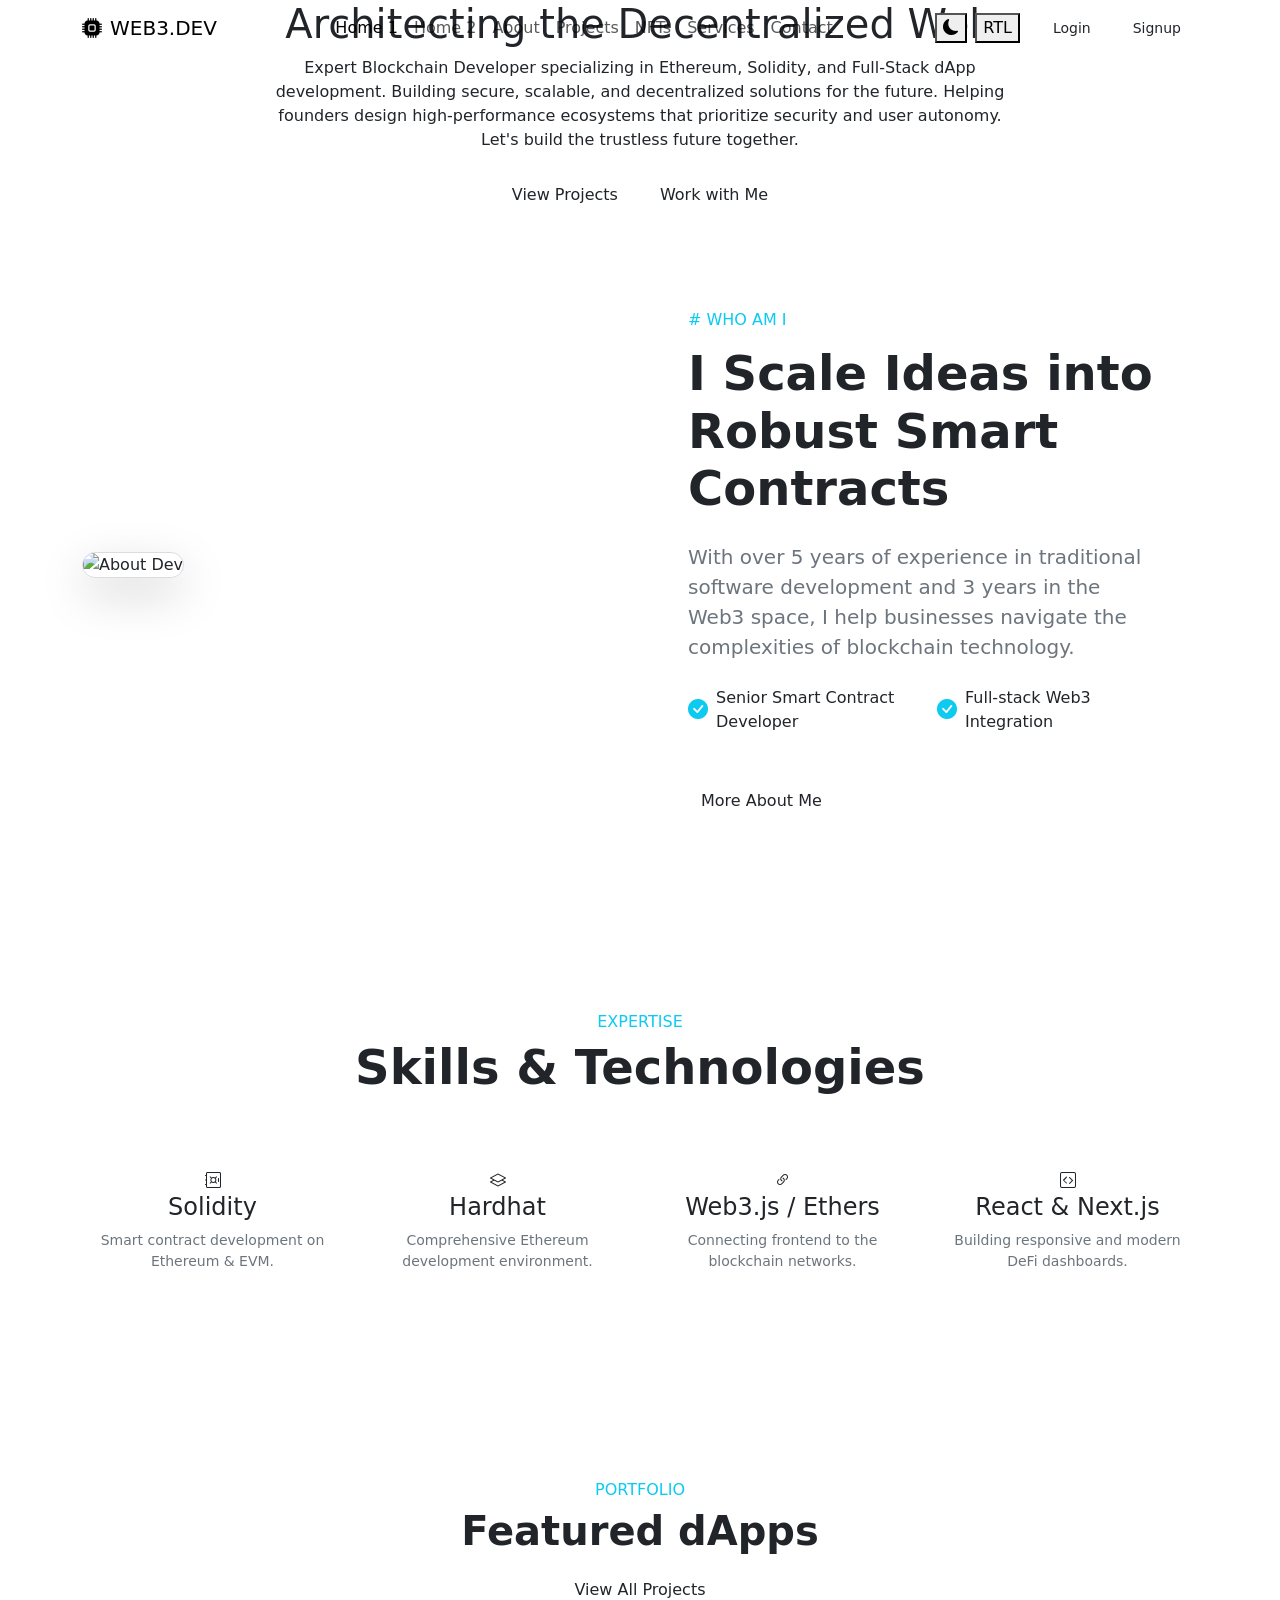
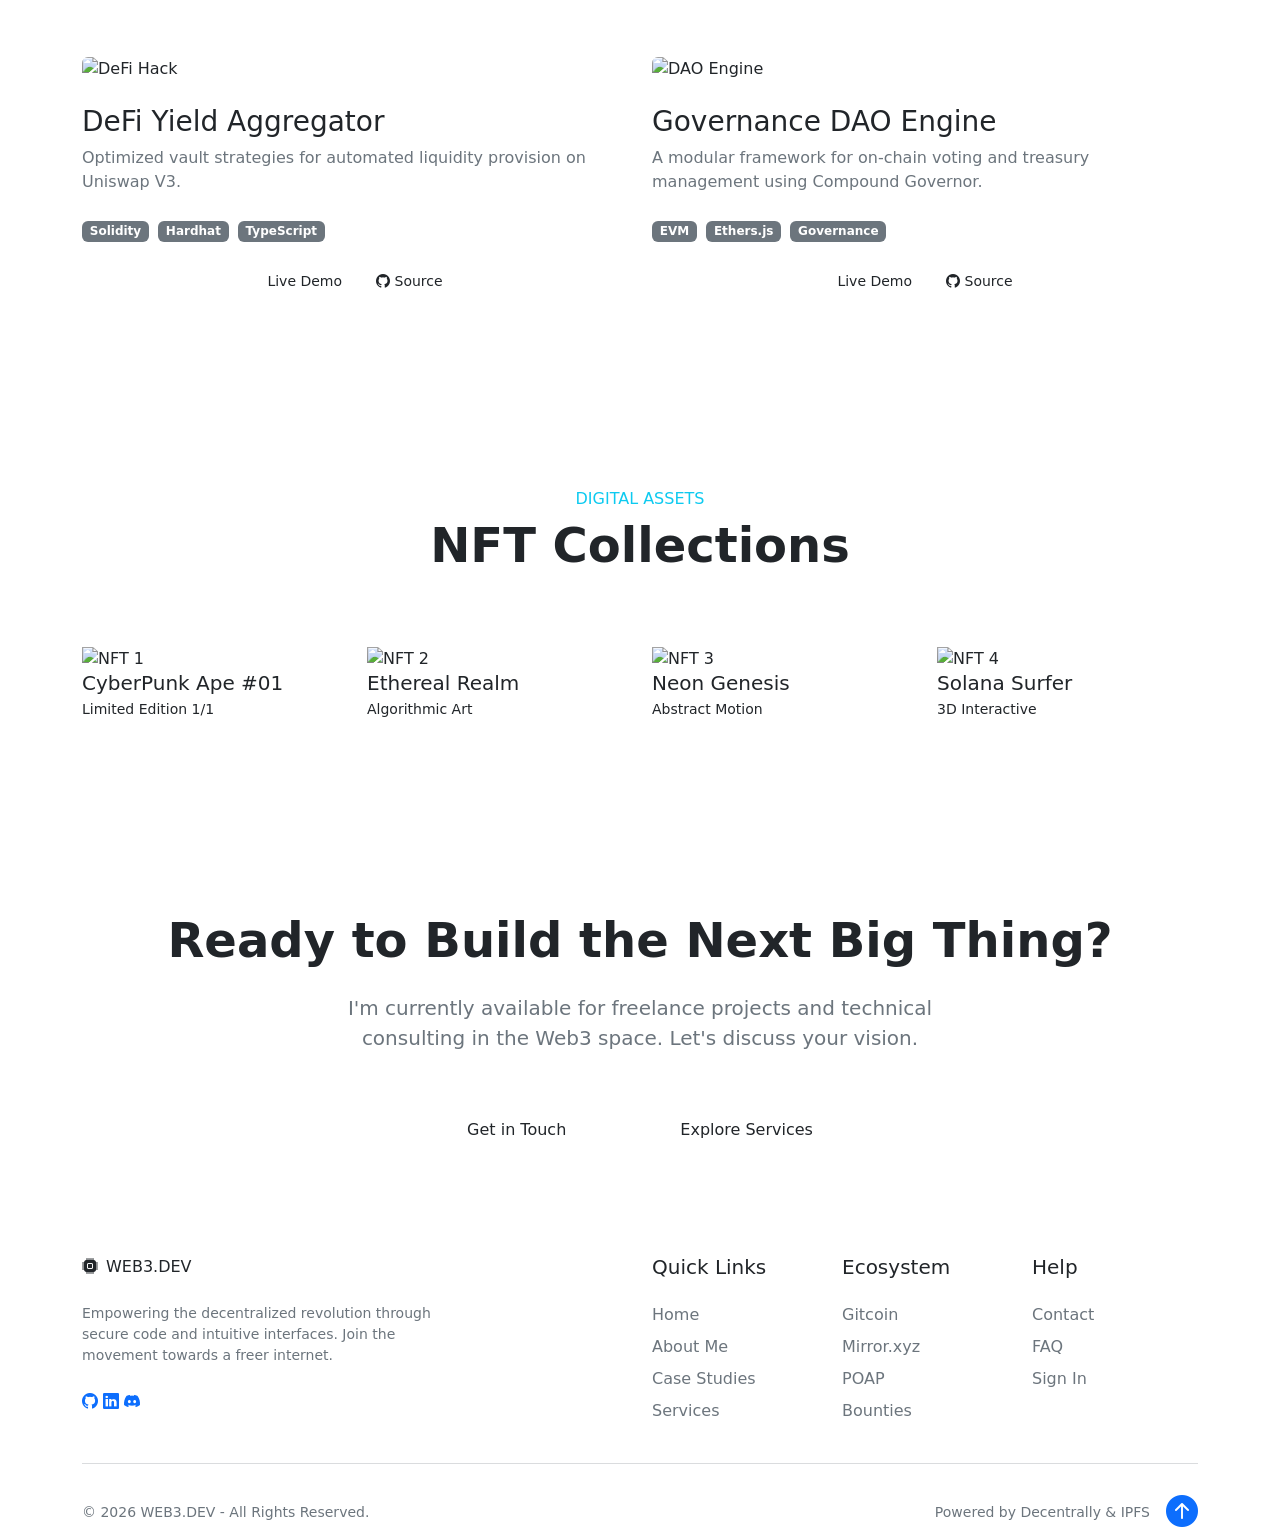
==== index.html @ 07fc990d "Add files via upload" ====
<!DOCTYPE html>
<html lang="en" data-theme="dark">

<head>
    <meta charset="UTF-8">
    <meta name="viewport" content="width=device-width, initial-scale=1.0">
    <title>Web3 Dev Portfolio | Modern Blockchain Developer</title>
    <meta name="description"
        content="A professional Web3 developer portfolio showcasing Smart Contracts, dApps, and NFT projects.">
    <!-- Bootstrap 5 CSS -->
    <link href="https://cdn.jsdelivr.net/npm/bootstrap@5.3.0/dist/css/bootstrap.min.css" rel="stylesheet">
    <!-- Bootstrap Icons -->
    <link rel="stylesheet" href="https://cdn.jsdelivr.net/npm/bootstrap-icons@1.11.1/font/bootstrap-icons.css">
    <!-- Google Fonts - Inter -->
    <link href="https://fonts.googleapis.com/css2?family=Inter:wght@400;500;700;900&display=swap" rel="stylesheet">
    <!-- Custom CSS -->
    <link rel="stylesheet" href="css/style.css">
    <!-- Favicon -->
    <link rel="icon" href="favicon.png" type="image/png">
</head>

<body>

    <!-- Header -->
    <nav class="navbar navbar-expand-lg fixed-top">
        <div class="container">
            <a class="navbar-brand" href="index.html">
                <i class="bi bi-cpu-fill me-2"></i>WEB3.DEV
            </a>
            <div class="d-flex align-items-center gap-2 order-lg-3">
                <button id="theme-toggle" class="toggle-btn">
                    <i class="bi bi-moon-fill"></i>
                </button>
                <button id="rtl-toggle" class="toggle-btn">RTL</button>
                <div class="d-none d-lg-flex gap-2 ms-2">
                    <a href="login.html" class="btn btn-outline-web3 btn-sm px-3">Login</a>
                    <a href="signup.html" class="btn btn-primary-web3 btn-sm px-3">Signup</a>
                </div>
                <button class="navbar-toggler ms-2" type="button" data-bs-toggle="collapse" data-bs-target="#navbarNav">
                    <span class="navbar-toggler-icon"></span>
                </button>
            </div>

            <div class="collapse navbar-collapse order-lg-2" id="navbarNav">
                <ul class="navbar-nav mx-auto">
                    <li class="nav-item"><a class="nav-link active" href="index.html">Home 1</a></li>
                    <li class="nav-item"><a class="nav-link" href="home-2.html">Home 2</a></li>
                    <li class="nav-item"><a class="nav-link" href="about.html">About</a></li>
                    <li class="nav-item"><a class="nav-link" href="projects.html">Projects</a></li>
                    <li class="nav-item"><a class="nav-link" href="nfts.html">NFTs</a></li>
                    <li class="nav-item"><a class="nav-link" href="services.html">Services</a></li>
                    <li class="nav-item"><a class="nav-link" href="contact.html">Contact</a></li>
                </ul>
                <div class="d-lg-none mt-3 px-3 d-flex gap-2">
                    <a href="login.html" class="btn btn-outline-web3 w-50">Login</a>
                    <a href="signup.html" class="btn btn-primary-web3 w-50">Signup</a>
                </div>
            </div>
        </div>
    </nav>

    <!-- 1. Hero Section -->
    <section id="hero" class="hero-section"
        style="background-image: url('https://images.unsplash.com/photo-1639762681485-074b7f938ba0?auto=format&fit=crop&w=1920&q=80');">
        <div class="hero-overlay"></div>
        <div class="container hero-content text-center">
            <div class="row justify-content-center">
                <div class="col-lg-8">
                    <h1 class="hero-title">Architecting the Decentralized Web</h1>
                    <p class="hero-subtitle">Expert Blockchain Developer specializing in Ethereum, Solidity, and Full-Stack dApp development. Building secure, scalable, and decentralized solutions for the future. Helping founders design high-performance ecosystems that prioritize security and user autonomy. Let's build the trustless future together.</p>
                    <div class="d-flex justify-content-center gap-3 mt-4">
                        <a href="projects.html" class="btn btn-primary-web3">View Projects</a>
                        <a href="contact.html" class="btn btn-outline-web3">Work with Me</a>
                    </div>
                </div>
            </div>
        </div>
    </section>

    <!-- 2. About Developer -->
    <section class="py-5" id="about">
        <div class="container py-5">
            <div class="row align-items-center">
                <div class="col-lg-6 mb-4 mb-lg-0 animate-left">
                    <img src="https://images.unsplash.com/photo-1573164713714-d95e436ab8d6?auto=format&fit=crop&w=600&q=80"
                        alt="About Dev" class="img-fluid rounded-4 shadow-lg border border-secondary border-opacity-25">
                </div>
                <div class="col-lg-6 px-lg-5 animate-left">
                    <h6 class="text-info mb-3"># WHO AM I</h6>
                    <h2 class="display-5 fw-bold mb-4">I Scale Ideas into Robust Smart Contracts</h2>
                    <p class="text-secondary fs-5 mb-4">With over 5 years of experience in traditional software
                        development and 3 years in the Web3 space, I help businesses navigate the complexities of
                        blockchain technology.</p>
                    <div class="row g-4 mb-5">
                        <div class="col-md-6 d-flex align-items-center">
                            <i class="bi bi-check-circle-fill text-info me-2 fs-5"></i>
                            <span>Senior Smart Contract Developer</span>
                        </div>
                        <div class="col-md-6 d-flex align-items-center">
                            <i class="bi bi-check-circle-fill text-info me-2 fs-5"></i>
                            <span>Full-stack Web3 Integration</span>
                        </div>
                    </div>
                    <div class="text-center text-lg-start mt-4">
                        <a href="about.html" class="btn btn-outline-web3">More About Me</a>
                    </div>
                </div>
            </div>
        </div>
    </section>

    <!-- 3. Skills Section -->
    <section class="py-5 bg-card-secondary" id="skills">
        <div class="container py-5">
            <div class="text-center mb-5">
                <h6 class="text-info mb-2 text-uppercase">Expertise</h6>
                <h2 class="display-5 fw-bold">Skills & Technologies</h2>
            </div>
            <div class="row g-4 mt-4">
                <div class="col-md-3">
                    <div class="web3-card text-center animate-left">
                        <i class="bi bi-safe card-icon"></i>
                        <h4>Solidity</h4>
                        <p class="text-secondary small">Smart contract development on Ethereum & EVM.</p>
                    </div>
                </div>
                <div class="col-md-3">
                    <div class="web3-card text-center animate-left" style="transition-delay: 0.1s;">
                        <i class="bi bi-layers card-icon"></i>
                        <h4>Hardhat</h4>
                        <p class="text-secondary small">Comprehensive Ethereum development environment.</p>
                    </div>
                </div>
                <div class="col-md-3">
                    <div class="web3-card text-center animate-left" style="transition-delay: 0.2s;">
                        <i class="bi bi-link-45deg card-icon"></i>
                        <h4>Web3.js / Ethers</h4>
                        <p class="text-secondary small">Connecting frontend to the blockchain networks.</p>
                    </div>
                </div>
                <div class="col-md-3">
                    <div class="web3-card text-center animate-left" style="transition-delay: 0.3s;">
                        <i class="bi bi-code-square card-icon"></i>
                        <h4>React & Next.js</h4>
                        <p class="text-secondary small">Building responsive and modern DeFi dashboards.</p>
                    </div>
                </div>
            </div>
        </div>
    </section>

    <!-- 4. Featured Projects -->
    <section class="py-5" id="projects">
        <div class="container py-5">
            <div class="text-center mb-5">
                <div>
                    <h6 class="text-info mb-2">PORTFOLIO</h6>
                    <h2 class="display-6 fw-bold">Featured dApps</h2>
                </div>
                <div class="mt-3">
                    <a href="projects.html" class="btn btn-outline-web3">View All Projects</a>
                </div>
            </div>
            <div class="row g-4">
                <div class="col-lg-6">
                    <div class="web3-card animate-left">
                        <img src="https://images.pexels.com/photos/136320/pexels-photo-136320.jpeg"
                            class="img-fluid rounded mb-4" alt="DeFi Hack">
                        <h3>DeFi Yield Aggregator</h3>
                        <p class="text-secondary mb-4">Optimized vault strategies for automated liquidity provision on
                            Uniswap V3.</p>
                        <div class="mb-4">
                            <span class="badge bg-secondary me-1">Solidity</span>
                            <span class="badge bg-secondary me-1">Hardhat</span>
                            <span class="badge bg-secondary">TypeScript</span>
                        </div>
                        <div class="d-flex gap-3 justify-content-center">
                            <a href="#" class="btn btn-primary-web3 btn-sm">Live Demo</a>
                            <a href="#" class="btn btn-outline-web3 btn-sm"><i class="bi bi-github"></i> Source</a>
                        </div>
                    </div>
                </div>
                <div class="col-lg-6">
                    <div class="web3-card animate-left" style="transition-delay: 0.2s;">
                        <img src="https://images.pexels.com/photos/4458206/pexels-photo-4458206.jpeg"
                            class="img-fluid rounded mb-4" alt="DAO Engine">
                        <h3>Governance DAO Engine</h3>
                        <p class="text-secondary mb-4">A modular framework for on-chain voting and treasury management
                            using Compound Governor.</p>
                        <div class="mb-4">
                            <span class="badge bg-secondary me-1">EVM</span>
                            <span class="badge bg-secondary me-1">Ethers.js</span>
                            <span class="badge bg-secondary">Governance</span>
                        </div>
                        <div class="d-flex gap-3 justify-content-center">
                            <a href="#" class="btn btn-primary-web3 btn-sm">Live Demo</a>
                            <a href="#" class="btn btn-outline-web3 btn-sm"><i class="bi bi-github"></i> Source</a>
                        </div>
                    </div>
                </div>
            </div>
        </div>
    </section>

    <!-- 5. NFT Showcase -->
    <section class="py-5 bg-card-secondary" id="nfts"
        style="background-image: url('https://images.unsplash.com/photo-1642388691919-4cfe4f4e7cd3?auto=format&fit=crop&w=1920&q=80'); background-attachment: fixed; background-size: cover;">
        <div class="hero-overlay" style="opacity: 0.85;"></div>
        <div class="container py-5 hero-content">
            <div class="text-center mb-5">
                <h6 class="text-info mb-2 text-uppercase">Digital Assets</h6>
                <h2 class="display-5 fw-bold">NFT Collections</h2>
            </div>
            <div class="row g-4 mt-4">
                <div class="col-lg-3 col-md-6">
                    <div class="nft-card animate-left">
                        <img src="https://images.pexels.com/photos/4245010/pexels-photo-4245010.jpeg" alt="NFT 1"
                            class="nft-img">
                        <div class="nft-info">
                            <h5 class="mb-1">CyberPunk Ape #01</h5>
                            <p class="small mb-0">Limited Edition 1/1</p>
                        </div>
                    </div>
                </div>
                <div class="col-lg-3 col-md-6">
                    <div class="nft-card animate-left" style="transition-delay: 0.1s;">
                        <img src="https://images.pexels.com/photos/3747282/pexels-photo-3747282.jpeg" alt="NFT 2"
                            class="nft-img">
                        <div class="nft-info">
                            <h5 class="mb-1">Ethereal Realm</h5>
                            <p class="small mb-0">Algorithmic Art</p>
                        </div>
                    </div>
                </div>
                <div class="col-lg-3 col-md-6">
                    <div class="nft-card animate-left" style="transition-delay: 0.2s;">
                        <img src="https://images.unsplash.com/photo-1618005182384-a83a8bd57fbe?auto=format&fit=crop&w=400&q=80"
                            alt="NFT 3" class="nft-img">
                        <div class="nft-info">
                            <h5 class="mb-1">Neon Genesis</h5>
                            <p class="small mb-0">Abstract Motion</p>
                        </div>
                    </div>
                </div>
                <div class="col-lg-3 col-md-6">
                    <div class="nft-card animate-left" style="transition-delay: 0.3s;">
                        <img src="https://images.unsplash.com/photo-1642104704074-907c0698cbd9?auto=format&fit=crop&w=400&q=80"
                            alt="NFT 4" class="nft-img">
                        <div class="nft-info">
                            <h5 class="mb-1">Solana Surfer</h5>
                            <p class="small mb-0">3D Interactive</p>
                        </div>
                    </div>
                </div>
            </div>
        </div>
    </section>

    <!-- 6. Contact CTA -->
    <section class="py-5" id="contact-cta">
        <div class="container py-5 text-center animate-left">
            <h2 class="display-5 fw-bold mb-4">Ready to Build the Next Big Thing?</h2>
            <p class="text-secondary fs-5 mb-5 mx-auto" style="max-width: 600px;">I'm currently available for freelance
                projects and technical consulting in the Web3 space. Let's discuss your vision.</p>
            <div class="d-flex justify-content-center gap-3">
                <a href="contact.html" class="btn btn-primary-web3 px-5 py-3">Get in Touch</a>
                <a href="services.html" class="btn btn-outline-web3 px-5 py-3">Explore Services</a>
            </div>
        </div>
    </section>

    <!-- Footer -->
    <footer>
        <div class="container">
            <div class="row">
                <div class="col-lg-4 mb-4 mb-lg-0">
                    <a class="navbar-brand mb-4 d-block" href="#">
                        <i class="bi bi-cpu-fill me-2"></i>WEB3.DEV
                    </a>
                    <p class="text-secondary small">Empowering the decentralized revolution through secure code and
                        intuitive interfaces. Join the movement towards a freer internet.</p>
                    <div class="mt-4">
                        <a href="#" class="social-link"><i class="bi bi-github"></i></a>
                        <a href="#" class="social-link"><i class="bi bi-linkedin"></i></a>
                        <a href="#" class="social-link"><i class="bi bi-discord"></i></a>
                    </div>
                </div>
                <div class="col-lg-2 offset-lg-2 col-md-4 mb-4 mb-md-0">
                    <h5 class="mb-4">Quick Links</h5>
                    <ul class="list-unstyled">
                        <li class="mb-2"><a href="index.html"
                                class="text-secondary text-decoration-none hover-white">Home</a></li>
                        <li class="mb-2"><a href="about.html"
                                class="text-secondary text-decoration-none hover-white">About Me</a></li>
                        <li class="mb-2"><a href="projects.html"
                                class="text-secondary text-decoration-none hover-white">Case Studies</a></li>
                        <li class="mb-2"><a href="services.html"
                                class="text-secondary text-decoration-none hover-white">Services</a></li>
                    </ul>
                </div>
                <div class="col-lg-2 col-md-4 mb-4 mb-md-0">
                    <h5 class="mb-4">Ecosystem</h5>
                    <ul class="list-unstyled">
                        <li class="mb-2"><a href="#" class="text-secondary text-decoration-none hover-white">Gitcoin</a>
                        </li>
                        <li class="mb-2"><a href="#"
                                class="text-secondary text-decoration-none hover-white">Mirror.xyz</a></li>
                        <li class="mb-2"><a href="#" class="text-secondary text-decoration-none hover-white">POAP</a>
                        </li>
                        <li class="mb-2"><a href="#"
                                class="text-secondary text-decoration-none hover-white">Bounties</a></li>
                    </ul>
                </div>
                <div class="col-lg-2 col-md-4">
                    <h5 class="mb-4">Help</h5>
                    <ul class="list-unstyled">
                        <li class="mb-2"><a href="contact.html"
                                class="text-secondary text-decoration-none hover-white">Contact</a></li>
                        <li class="mb-2"><a href="#" class="text-secondary text-decoration-none hover-white">FAQ</a>
                        </li>
                        <li class="mb-2"><a href="login.html"
                                class="text-secondary text-decoration-none hover-white">Sign In</a></li>
                    </ul>
                </div>
            </div>
            <hr class="my-4 border-secondary opacity-25">
            <div class="row align-items-center">
                <div class="col-md-6 text-center text-md-start">
                    <p class="text-secondary small mb-0">&copy; 2026 WEB3.DEV - All Rights Reserved.</p>
                </div>
                <div class="col-md-6 text-center text-md-end mt-3 mt-md-0 d-flex justify-content-center justify-content-md-end align-items-center">
                    <p class="text-secondary small mb-0 me-3">Powered by Decentrally & IPFS</p>
                    <a href="#" class="back-to-top-btn" title="Back to Top">
                        <i class="bi bi-arrow-up-circle-fill fs-2"></i>
                    </a>
                </div>
            </div>
        </div>
    </footer>

    <!-- Bootstrap 5 JS -->
    <script src="https://cdn.jsdelivr.net/npm/bootstrap@5.3.0/dist/js/bootstrap.bundle.min.js"></script>
    <!-- Custom JS -->
    <script src="js/main.js"></script>
</body>

</html>
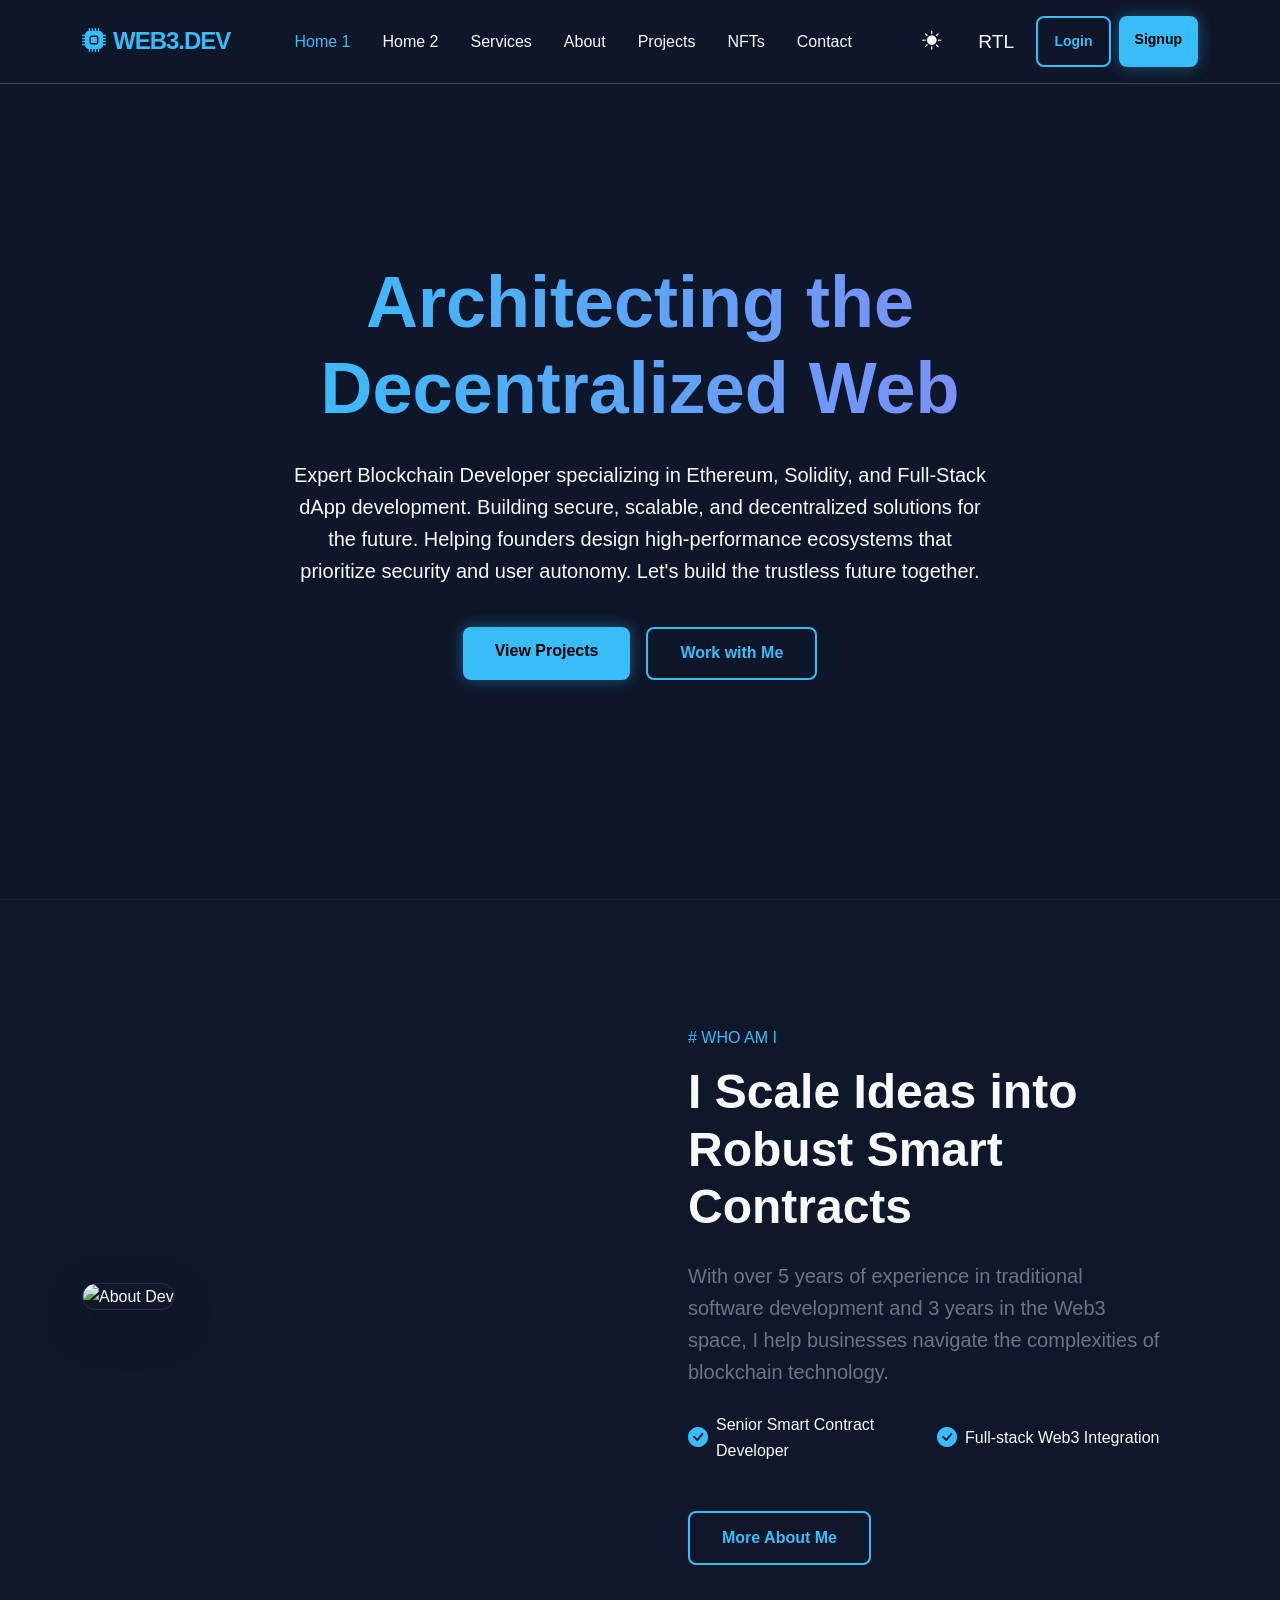
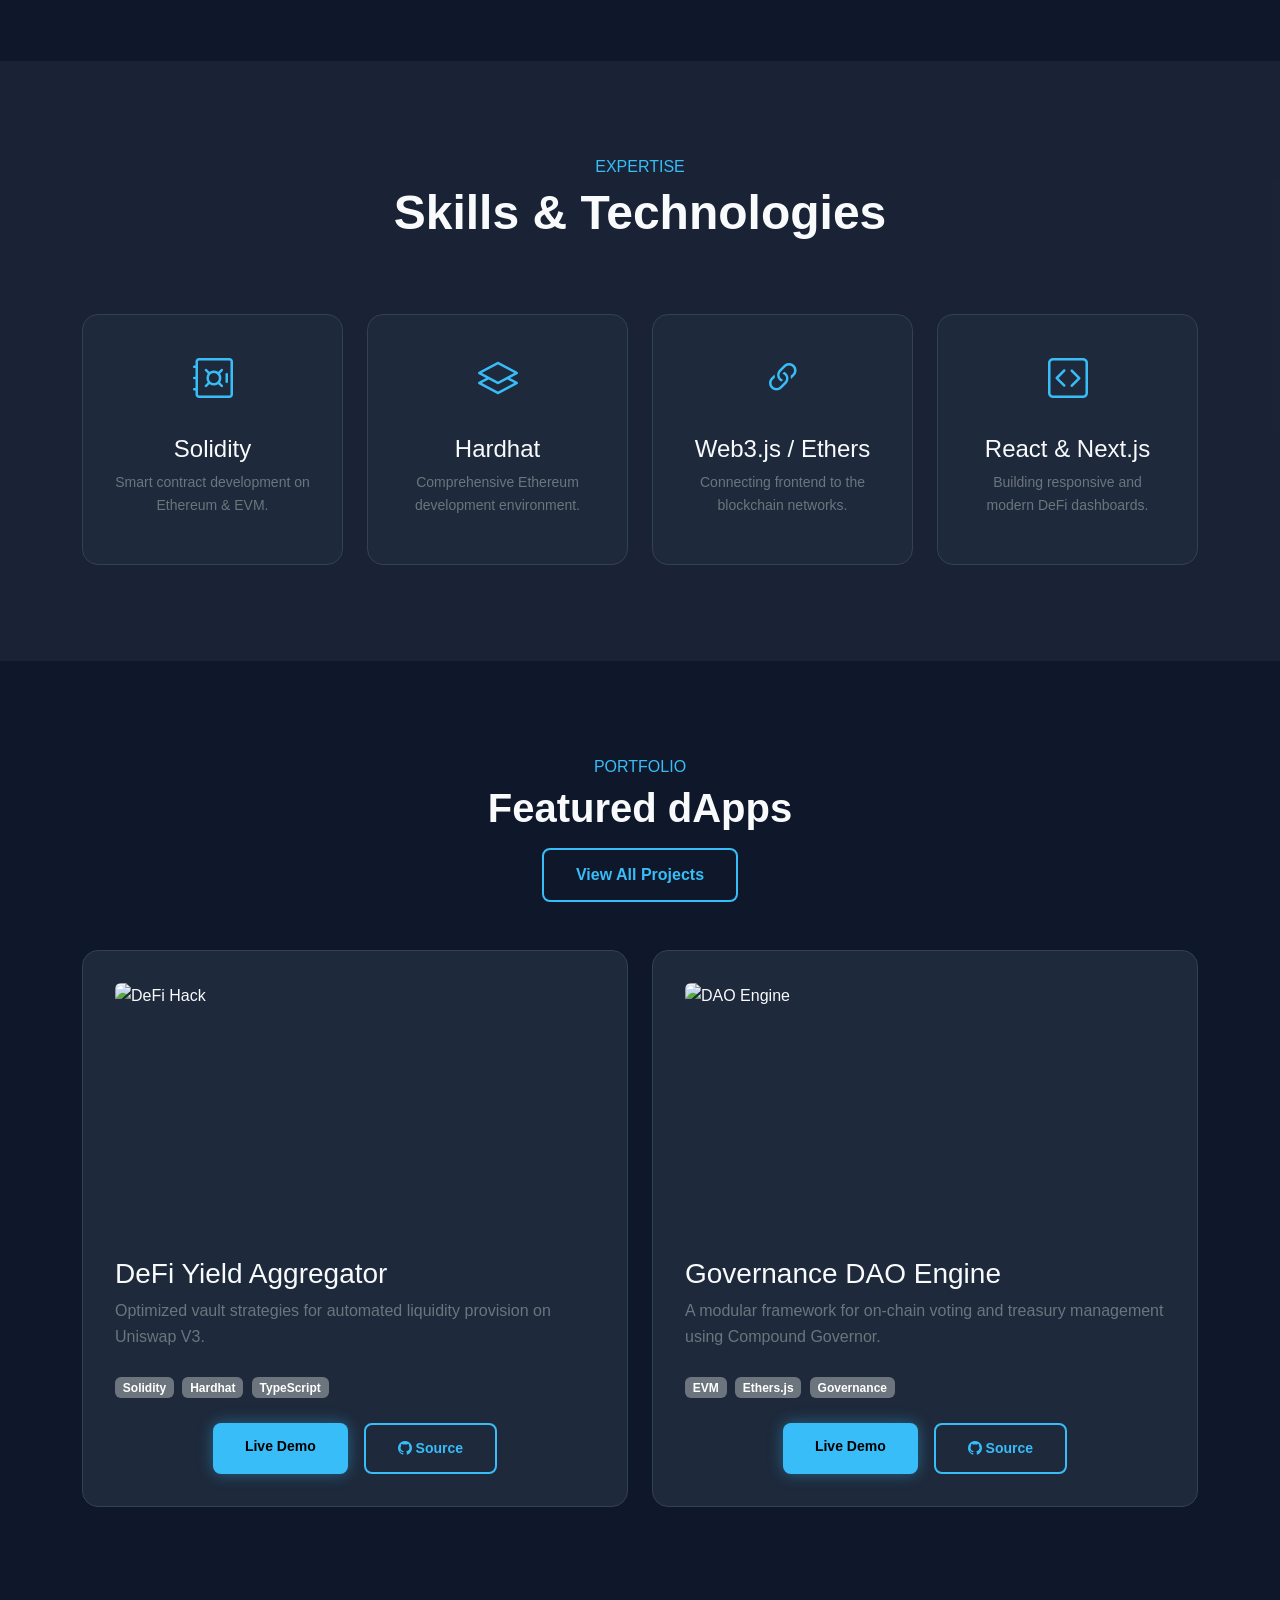
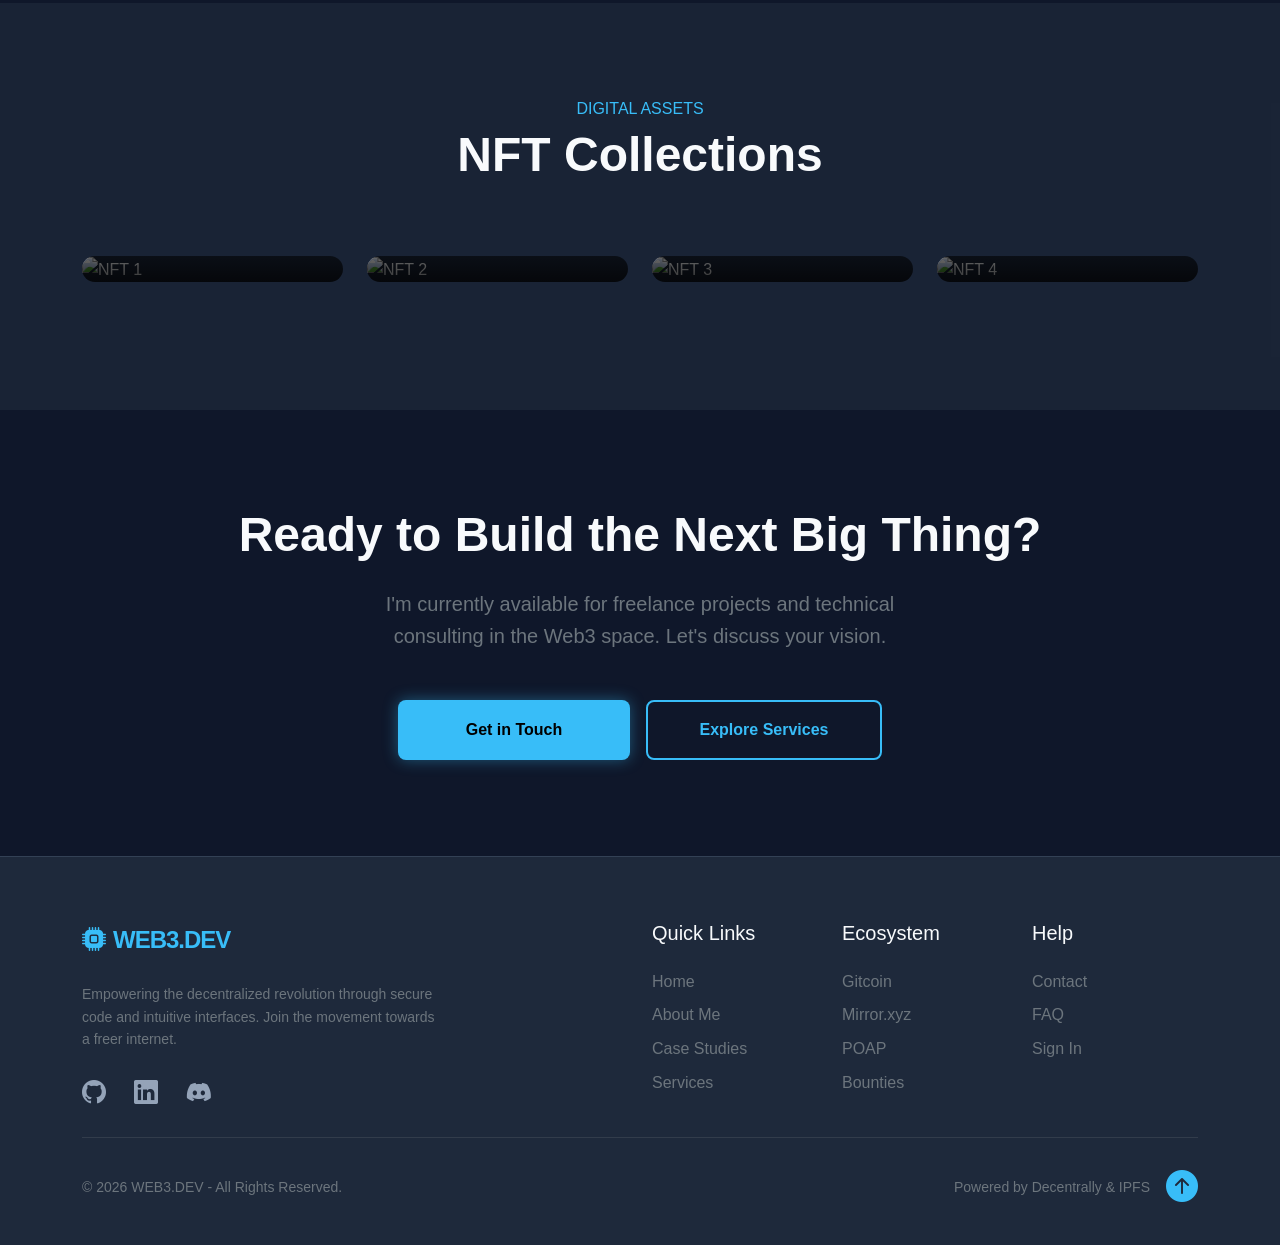
==== commit afbe47e9: "Add files via upload First Commit" ====
--- a/index.html
+++ b/index.html
@@ -1,347 +1,347 @@
-<!DOCTYPE html>
-<html lang="en" data-theme="dark">
-
-<head>
-    <meta charset="UTF-8">
-    <meta name="viewport" content="width=device-width, initial-scale=1.0">
-    <title>Web3 Dev Portfolio | Modern Blockchain Developer</title>
-    <meta name="description"
-        content="A professional Web3 developer portfolio showcasing Smart Contracts, dApps, and NFT projects.">
-    <!-- Bootstrap 5 CSS -->
-    <link href="https://cdn.jsdelivr.net/npm/bootstrap@5.3.0/dist/css/bootstrap.min.css" rel="stylesheet">
-    <!-- Bootstrap Icons -->
-    <link rel="stylesheet" href="https://cdn.jsdelivr.net/npm/bootstrap-icons@1.11.1/font/bootstrap-icons.css">
-    <!-- Google Fonts - Inter -->
-    <link href="https://fonts.googleapis.com/css2?family=Inter:wght@400;500;700;900&display=swap" rel="stylesheet">
-    <!-- Custom CSS -->
-    <link rel="stylesheet" href="css/style.css">
-    <!-- Favicon -->
-    <link rel="icon" href="favicon.png" type="image/png">
-</head>
-
-<body>
-
-    <!-- Header -->
-    <nav class="navbar navbar-expand-lg fixed-top">
-        <div class="container">
-            <a class="navbar-brand" href="index.html">
-                <i class="bi bi-cpu-fill me-2"></i>WEB3.DEV
-            </a>
-            <div class="d-flex align-items-center gap-2 order-lg-3">
-                <button id="theme-toggle" class="toggle-btn">
-                    <i class="bi bi-moon-fill"></i>
-                </button>
-                <button id="rtl-toggle" class="toggle-btn">RTL</button>
-                <div class="d-none d-lg-flex gap-2 ms-2">
-                    <a href="login.html" class="btn btn-outline-web3 btn-sm px-3">Login</a>
-                    <a href="signup.html" class="btn btn-primary-web3 btn-sm px-3">Signup</a>
-                </div>
-                <button class="navbar-toggler ms-2" type="button" data-bs-toggle="collapse" data-bs-target="#navbarNav">
-                    <span class="navbar-toggler-icon"></span>
-                </button>
-            </div>
-
-            <div class="collapse navbar-collapse order-lg-2" id="navbarNav">
-                <ul class="navbar-nav mx-auto">
-                    <li class="nav-item"><a class="nav-link active" href="index.html">Home 1</a></li>
-                    <li class="nav-item"><a class="nav-link" href="home-2.html">Home 2</a></li>
-                    <li class="nav-item"><a class="nav-link" href="about.html">About</a></li>
-                    <li class="nav-item"><a class="nav-link" href="projects.html">Projects</a></li>
-                    <li class="nav-item"><a class="nav-link" href="nfts.html">NFTs</a></li>
-                    <li class="nav-item"><a class="nav-link" href="services.html">Services</a></li>
-                    <li class="nav-item"><a class="nav-link" href="contact.html">Contact</a></li>
-                </ul>
-                <div class="d-lg-none mt-3 px-3 d-flex gap-2">
-                    <a href="login.html" class="btn btn-outline-web3 w-50">Login</a>
-                    <a href="signup.html" class="btn btn-primary-web3 w-50">Signup</a>
-                </div>
-            </div>
-        </div>
-    </nav>
-
-    <!-- 1. Hero Section -->
-    <section id="hero" class="hero-section"
-        style="background-image: url('https://images.unsplash.com/photo-1639762681485-074b7f938ba0?auto=format&fit=crop&w=1920&q=80');">
-        <div class="hero-overlay"></div>
-        <div class="container hero-content text-center">
-            <div class="row justify-content-center">
-                <div class="col-lg-8">
-                    <h1 class="hero-title">Architecting the Decentralized Web</h1>
-                    <p class="hero-subtitle">Expert Blockchain Developer specializing in Ethereum, Solidity, and Full-Stack dApp development. Building secure, scalable, and decentralized solutions for the future. Helping founders design high-performance ecosystems that prioritize security and user autonomy. Let's build the trustless future together.</p>
-                    <div class="d-flex justify-content-center gap-3 mt-4">
-                        <a href="projects.html" class="btn btn-primary-web3">View Projects</a>
-                        <a href="contact.html" class="btn btn-outline-web3">Work with Me</a>
-                    </div>
-                </div>
-            </div>
-        </div>
-    </section>
-
-    <!-- 2. About Developer -->
-    <section class="py-5" id="about">
-        <div class="container py-5">
-            <div class="row align-items-center">
-                <div class="col-lg-6 mb-4 mb-lg-0 animate-left">
-                    <img src="https://images.unsplash.com/photo-1573164713714-d95e436ab8d6?auto=format&fit=crop&w=600&q=80"
-                        alt="About Dev" class="img-fluid rounded-4 shadow-lg border border-secondary border-opacity-25">
-                </div>
-                <div class="col-lg-6 px-lg-5 animate-left">
-                    <h6 class="text-info mb-3"># WHO AM I</h6>
-                    <h2 class="display-5 fw-bold mb-4">I Scale Ideas into Robust Smart Contracts</h2>
-                    <p class="text-secondary fs-5 mb-4">With over 5 years of experience in traditional software
-                        development and 3 years in the Web3 space, I help businesses navigate the complexities of
-                        blockchain technology.</p>
-                    <div class="row g-4 mb-5">
-                        <div class="col-md-6 d-flex align-items-center">
-                            <i class="bi bi-check-circle-fill text-info me-2 fs-5"></i>
-                            <span>Senior Smart Contract Developer</span>
-                        </div>
-                        <div class="col-md-6 d-flex align-items-center">
-                            <i class="bi bi-check-circle-fill text-info me-2 fs-5"></i>
-                            <span>Full-stack Web3 Integration</span>
-                        </div>
-                    </div>
-                    <div class="text-center text-lg-start mt-4">
-                        <a href="about.html" class="btn btn-outline-web3">More About Me</a>
-                    </div>
-                </div>
-            </div>
-        </div>
-    </section>
-
-    <!-- 3. Skills Section -->
-    <section class="py-5 bg-card-secondary" id="skills">
-        <div class="container py-5">
-            <div class="text-center mb-5">
-                <h6 class="text-info mb-2 text-uppercase">Expertise</h6>
-                <h2 class="display-5 fw-bold">Skills & Technologies</h2>
-            </div>
-            <div class="row g-4 mt-4">
-                <div class="col-md-3">
-                    <div class="web3-card text-center animate-left">
-                        <i class="bi bi-safe card-icon"></i>
-                        <h4>Solidity</h4>
-                        <p class="text-secondary small">Smart contract development on Ethereum & EVM.</p>
-                    </div>
-                </div>
-                <div class="col-md-3">
-                    <div class="web3-card text-center animate-left" style="transition-delay: 0.1s;">
-                        <i class="bi bi-layers card-icon"></i>
-                        <h4>Hardhat</h4>
-                        <p class="text-secondary small">Comprehensive Ethereum development environment.</p>
-                    </div>
-                </div>
-                <div class="col-md-3">
-                    <div class="web3-card text-center animate-left" style="transition-delay: 0.2s;">
-                        <i class="bi bi-link-45deg card-icon"></i>
-                        <h4>Web3.js / Ethers</h4>
-                        <p class="text-secondary small">Connecting frontend to the blockchain networks.</p>
-                    </div>
-                </div>
-                <div class="col-md-3">
-                    <div class="web3-card text-center animate-left" style="transition-delay: 0.3s;">
-                        <i class="bi bi-code-square card-icon"></i>
-                        <h4>React & Next.js</h4>
-                        <p class="text-secondary small">Building responsive and modern DeFi dashboards.</p>
-                    </div>
-                </div>
-            </div>
-        </div>
-    </section>
-
-    <!-- 4. Featured Projects -->
-    <section class="py-5" id="projects">
-        <div class="container py-5">
-            <div class="text-center mb-5">
-                <div>
-                    <h6 class="text-info mb-2">PORTFOLIO</h6>
-                    <h2 class="display-6 fw-bold">Featured dApps</h2>
-                </div>
-                <div class="mt-3">
-                    <a href="projects.html" class="btn btn-outline-web3">View All Projects</a>
-                </div>
-            </div>
-            <div class="row g-4">
-                <div class="col-lg-6">
-                    <div class="web3-card animate-left">
-                        <img src="https://images.pexels.com/photos/136320/pexels-photo-136320.jpeg"
-                            class="img-fluid rounded mb-4" alt="DeFi Hack">
-                        <h3>DeFi Yield Aggregator</h3>
-                        <p class="text-secondary mb-4">Optimized vault strategies for automated liquidity provision on
-                            Uniswap V3.</p>
-                        <div class="mb-4">
-                            <span class="badge bg-secondary me-1">Solidity</span>
-                            <span class="badge bg-secondary me-1">Hardhat</span>
-                            <span class="badge bg-secondary">TypeScript</span>
-                        </div>
-                        <div class="d-flex gap-3 justify-content-center">
-                            <a href="#" class="btn btn-primary-web3 btn-sm">Live Demo</a>
-                            <a href="#" class="btn btn-outline-web3 btn-sm"><i class="bi bi-github"></i> Source</a>
-                        </div>
-                    </div>
-                </div>
-                <div class="col-lg-6">
-                    <div class="web3-card animate-left" style="transition-delay: 0.2s;">
-                        <img src="https://images.pexels.com/photos/4458206/pexels-photo-4458206.jpeg"
-                            class="img-fluid rounded mb-4" alt="DAO Engine">
-                        <h3>Governance DAO Engine</h3>
-                        <p class="text-secondary mb-4">A modular framework for on-chain voting and treasury management
-                            using Compound Governor.</p>
-                        <div class="mb-4">
-                            <span class="badge bg-secondary me-1">EVM</span>
-                            <span class="badge bg-secondary me-1">Ethers.js</span>
-                            <span class="badge bg-secondary">Governance</span>
-                        </div>
-                        <div class="d-flex gap-3 justify-content-center">
-                            <a href="#" class="btn btn-primary-web3 btn-sm">Live Demo</a>
-                            <a href="#" class="btn btn-outline-web3 btn-sm"><i class="bi bi-github"></i> Source</a>
-                        </div>
-                    </div>
-                </div>
-            </div>
-        </div>
-    </section>
-
-    <!-- 5. NFT Showcase -->
-    <section class="py-5 bg-card-secondary" id="nfts"
-        style="background-image: url('https://images.unsplash.com/photo-1642388691919-4cfe4f4e7cd3?auto=format&fit=crop&w=1920&q=80'); background-attachment: fixed; background-size: cover;">
-        <div class="hero-overlay" style="opacity: 0.85;"></div>
-        <div class="container py-5 hero-content">
-            <div class="text-center mb-5">
-                <h6 class="text-info mb-2 text-uppercase">Digital Assets</h6>
-                <h2 class="display-5 fw-bold">NFT Collections</h2>
-            </div>
-            <div class="row g-4 mt-4">
-                <div class="col-lg-3 col-md-6">
-                    <div class="nft-card animate-left">
-                        <img src="https://images.pexels.com/photos/4245010/pexels-photo-4245010.jpeg" alt="NFT 1"
-                            class="nft-img">
-                        <div class="nft-info">
-                            <h5 class="mb-1">CyberPunk Ape #01</h5>
-                            <p class="small mb-0">Limited Edition 1/1</p>
-                        </div>
-                    </div>
-                </div>
-                <div class="col-lg-3 col-md-6">
-                    <div class="nft-card animate-left" style="transition-delay: 0.1s;">
-                        <img src="https://images.pexels.com/photos/3747282/pexels-photo-3747282.jpeg" alt="NFT 2"
-                            class="nft-img">
-                        <div class="nft-info">
-                            <h5 class="mb-1">Ethereal Realm</h5>
-                            <p class="small mb-0">Algorithmic Art</p>
-                        </div>
-                    </div>
-                </div>
-                <div class="col-lg-3 col-md-6">
-                    <div class="nft-card animate-left" style="transition-delay: 0.2s;">
-                        <img src="https://images.unsplash.com/photo-1618005182384-a83a8bd57fbe?auto=format&fit=crop&w=400&q=80"
-                            alt="NFT 3" class="nft-img">
-                        <div class="nft-info">
-                            <h5 class="mb-1">Neon Genesis</h5>
-                            <p class="small mb-0">Abstract Motion</p>
-                        </div>
-                    </div>
-                </div>
-                <div class="col-lg-3 col-md-6">
-                    <div class="nft-card animate-left" style="transition-delay: 0.3s;">
-                        <img src="https://images.unsplash.com/photo-1642104704074-907c0698cbd9?auto=format&fit=crop&w=400&q=80"
-                            alt="NFT 4" class="nft-img">
-                        <div class="nft-info">
-                            <h5 class="mb-1">Solana Surfer</h5>
-                            <p class="small mb-0">3D Interactive</p>
-                        </div>
-                    </div>
-                </div>
-            </div>
-        </div>
-    </section>
-
-    <!-- 6. Contact CTA -->
-    <section class="py-5" id="contact-cta">
-        <div class="container py-5 text-center animate-left">
-            <h2 class="display-5 fw-bold mb-4">Ready to Build the Next Big Thing?</h2>
-            <p class="text-secondary fs-5 mb-5 mx-auto" style="max-width: 600px;">I'm currently available for freelance
-                projects and technical consulting in the Web3 space. Let's discuss your vision.</p>
-            <div class="d-flex justify-content-center gap-3">
-                <a href="contact.html" class="btn btn-primary-web3 px-5 py-3">Get in Touch</a>
-                <a href="services.html" class="btn btn-outline-web3 px-5 py-3">Explore Services</a>
-            </div>
-        </div>
-    </section>
-
-    <!-- Footer -->
-    <footer>
-        <div class="container">
-            <div class="row">
-                <div class="col-lg-4 mb-4 mb-lg-0">
-                    <a class="navbar-brand mb-4 d-block" href="#">
-                        <i class="bi bi-cpu-fill me-2"></i>WEB3.DEV
-                    </a>
-                    <p class="text-secondary small">Empowering the decentralized revolution through secure code and
-                        intuitive interfaces. Join the movement towards a freer internet.</p>
-                    <div class="mt-4">
-                        <a href="#" class="social-link"><i class="bi bi-github"></i></a>
-                        <a href="#" class="social-link"><i class="bi bi-linkedin"></i></a>
-                        <a href="#" class="social-link"><i class="bi bi-discord"></i></a>
-                    </div>
-                </div>
-                <div class="col-lg-2 offset-lg-2 col-md-4 mb-4 mb-md-0">
-                    <h5 class="mb-4">Quick Links</h5>
-                    <ul class="list-unstyled">
-                        <li class="mb-2"><a href="index.html"
-                                class="text-secondary text-decoration-none hover-white">Home</a></li>
-                        <li class="mb-2"><a href="about.html"
-                                class="text-secondary text-decoration-none hover-white">About Me</a></li>
-                        <li class="mb-2"><a href="projects.html"
-                                class="text-secondary text-decoration-none hover-white">Case Studies</a></li>
-                        <li class="mb-2"><a href="services.html"
-                                class="text-secondary text-decoration-none hover-white">Services</a></li>
-                    </ul>
-                </div>
-                <div class="col-lg-2 col-md-4 mb-4 mb-md-0">
-                    <h5 class="mb-4">Ecosystem</h5>
-                    <ul class="list-unstyled">
-                        <li class="mb-2"><a href="#" class="text-secondary text-decoration-none hover-white">Gitcoin</a>
-                        </li>
-                        <li class="mb-2"><a href="#"
-                                class="text-secondary text-decoration-none hover-white">Mirror.xyz</a></li>
-                        <li class="mb-2"><a href="#" class="text-secondary text-decoration-none hover-white">POAP</a>
-                        </li>
-                        <li class="mb-2"><a href="#"
-                                class="text-secondary text-decoration-none hover-white">Bounties</a></li>
-                    </ul>
-                </div>
-                <div class="col-lg-2 col-md-4">
-                    <h5 class="mb-4">Help</h5>
-                    <ul class="list-unstyled">
-                        <li class="mb-2"><a href="contact.html"
-                                class="text-secondary text-decoration-none hover-white">Contact</a></li>
-                        <li class="mb-2"><a href="#" class="text-secondary text-decoration-none hover-white">FAQ</a>
-                        </li>
-                        <li class="mb-2"><a href="login.html"
-                                class="text-secondary text-decoration-none hover-white">Sign In</a></li>
-                    </ul>
-                </div>
-            </div>
-            <hr class="my-4 border-secondary opacity-25">
-            <div class="row align-items-center">
-                <div class="col-md-6 text-center text-md-start">
-                    <p class="text-secondary small mb-0">&copy; 2026 WEB3.DEV - All Rights Reserved.</p>
-                </div>
-                <div class="col-md-6 text-center text-md-end mt-3 mt-md-0 d-flex justify-content-center justify-content-md-end align-items-center">
-                    <p class="text-secondary small mb-0 me-3">Powered by Decentrally & IPFS</p>
-                    <a href="#" class="back-to-top-btn" title="Back to Top">
-                        <i class="bi bi-arrow-up-circle-fill fs-2"></i>
-                    </a>
-                </div>
-            </div>
-        </div>
-    </footer>
-
-    <!-- Bootstrap 5 JS -->
-    <script src="https://cdn.jsdelivr.net/npm/bootstrap@5.3.0/dist/js/bootstrap.bundle.min.js"></script>
-    <!-- Custom JS -->
-    <script src="js/main.js"></script>
-</body>
-
-</html>+<!DOCTYPE html>
+<html lang="en" data-theme="dark">
+
+<head>
+    <meta charset="UTF-8">
+    <meta name="viewport" content="width=device-width, initial-scale=1.0">
+    <title>Web3 Dev Portfolio | Modern Blockchain Developer</title>
+    <meta name="description"
+        content="A professional Web3 developer portfolio showcasing Smart Contracts, dApps, and NFT projects.">
+    <!-- Bootstrap 5 CSS -->
+    <link href="https://cdn.jsdelivr.net/npm/bootstrap@5.3.0/dist/css/bootstrap.min.css" rel="stylesheet">
+    <!-- Bootstrap Icons -->
+    <link rel="stylesheet" href="https://cdn.jsdelivr.net/npm/bootstrap-icons@1.11.1/font/bootstrap-icons.css">
+    <!-- Google Fonts - Inter -->
+    <link href="https://fonts.googleapis.com/css2?family=Inter:wght@400;500;700;900&display=swap" rel="stylesheet">
+    <!-- Custom CSS -->
+    <link rel="stylesheet" href="css/style.css">
+    <!-- Favicon -->
+    <link rel="icon" href="favicon.svg" type="image/svg+xml">
+</head>
+
+<body>
+
+    <!-- Header -->
+    <nav class="navbar navbar-expand-lg fixed-top navbar-dark">
+        <div class="container">
+            <a class="navbar-brand" href="index.html">
+                <i class="bi bi-cpu-fill me-2"></i>WEB3.DEV
+            </a>
+            <div class="d-flex align-items-center gap-2 order-lg-3">
+                <button id="theme-toggle" class="toggle-btn">
+                    <i class="bi bi-moon-fill"></i>
+                </button>
+                <button id="rtl-toggle" class="toggle-btn">RTL</button>
+                <div class="d-none d-lg-flex gap-2 ms-2">
+                    <a href="login.html" class="btn btn-outline-web3 btn-sm px-3">Login</a>
+                    <a href="signup.html" class="btn btn-primary-web3 btn-sm px-3">Signup</a>
+                </div>
+                <button class="navbar-toggler ms-2" type="button" data-bs-toggle="collapse" data-bs-target="#navbarNav">
+                    <span class="navbar-toggler-icon"></span>
+                </button>
+            </div>
+
+            <div class="collapse navbar-collapse order-lg-2" id="navbarNav">
+                <ul class="navbar-nav mx-auto">
+                    <li class="nav-item"><a class="nav-link active" href="index.html">Home 1</a></li>
+                    <li class="nav-item"><a class="nav-link" href="home-2.html">Home 2</a></li>
+                    <li class="nav-item"><a class="nav-link" href="services.html">Services</a></li>
+                    <li class="nav-item"><a class="nav-link" href="about.html">About</a></li>
+                    <li class="nav-item"><a class="nav-link" href="projects.html">Projects</a></li>
+                    <li class="nav-item"><a class="nav-link" href="nfts.html">NFTs</a></li>
+                    <li class="nav-item"><a class="nav-link" href="contact.html">Contact</a></li>
+                </ul>
+                <div class="d-lg-none mt-3 px-3 d-flex gap-2">
+                    <a href="login.html" class="btn btn-outline-web3 w-50">Login</a>
+                    <a href="signup.html" class="btn btn-primary-web3 w-50">Signup</a>
+                </div>
+            </div>
+        </div>
+    </nav>
+
+    <!-- 1. Hero Section -->
+    <section id="hero" class="hero-section"
+        style="background-image: url('https://images.unsplash.com/photo-1639762681485-074b7f938ba0?auto=format&fit=crop&w=1920&q=80');">
+        <div class="hero-overlay"></div>
+        <div class="container hero-content text-center">
+            <div class="row justify-content-center">
+                <div class="col-lg-8">
+                    <h1 class="hero-title">Architecting the Decentralized Web</h1>
+                    <p class="hero-subtitle">Expert Blockchain Developer specializing in Ethereum, Solidity, and Full-Stack dApp development. Building secure, scalable, and decentralized solutions for the future. Helping founders design high-performance ecosystems that prioritize security and user autonomy. Let's build the trustless future together.</p>
+                    <div class="d-flex justify-content-center gap-3 mt-4">
+                        <a href="projects.html" class="btn btn-primary-web3">View Projects</a>
+                        <a href="contact.html" class="btn btn-outline-web3">Work with Me</a>
+                    </div>
+                </div>
+            </div>
+        </div>
+    </section>
+
+    <!-- 2. About Developer -->
+    <section class="py-5" id="about">
+        <div class="container py-5">
+            <div class="row align-items-center">
+                <div class="col-lg-6 mb-4 mb-lg-0 animate-left text-center text-lg-start">
+                    <img src="https://images.unsplash.com/photo-1573164713714-d95e436ab8d6?auto=format&fit=crop&w=600&q=80"
+                        alt="About Dev" class="img-fluid rounded-4 shadow-lg border border-secondary border-opacity-25">
+                </div>
+                <div class="col-lg-6 px-lg-5 animate-left">
+                    <h6 class="text-info mb-3"># WHO AM I</h6>
+                    <h2 class="display-5 fw-bold mb-4">I Scale Ideas into Robust Smart Contracts</h2>
+                    <p class="text-secondary fs-5 mb-4">With over 5 years of experience in traditional software
+                        development and 3 years in the Web3 space, I help businesses navigate the complexities of
+                        blockchain technology.</p>
+                    <div class="row g-4 mb-5">
+                        <div class="col-md-6 d-flex align-items-center">
+                            <i class="bi bi-check-circle-fill text-info me-2 fs-5"></i>
+                            <span>Senior Smart Contract Developer</span>
+                        </div>
+                        <div class="col-md-6 d-flex align-items-center">
+                            <i class="bi bi-check-circle-fill text-info me-2 fs-5"></i>
+                            <span>Full-stack Web3 Integration</span>
+                        </div>
+                    </div>
+                    <div class="text-center text-lg-start mt-4">
+                        <a href="about.html" class="btn btn-outline-web3">More About Me</a>
+                    </div>
+                </div>
+            </div>
+        </div>
+    </section>
+
+    <!-- 3. Skills Section -->
+    <section class="py-5 bg-card-secondary" id="skills">
+        <div class="container py-5">
+            <div class="text-center mb-5">
+                <h6 class="text-info mb-2 text-uppercase">Expertise</h6>
+                <h2 class="display-5 fw-bold">Skills & Technologies</h2>
+            </div>
+            <div class="row g-4 mt-4">
+                <div class="col-md-6 col-lg-3">
+                    <div class="web3-card text-center animate-left">
+                        <i class="bi bi-safe card-icon"></i>
+                        <h4>Solidity</h4>
+                        <p class="text-secondary small">Smart contract development on Ethereum & EVM.</p>
+                    </div>
+                </div>
+                <div class="col-md-6 col-lg-3">
+                    <div class="web3-card text-center animate-left" style="transition-delay: 0.1s;">
+                        <i class="bi bi-layers card-icon"></i>
+                        <h4>Hardhat</h4>
+                        <p class="text-secondary small">Comprehensive Ethereum development environment.</p>
+                    </div>
+                </div>
+                <div class="col-md-6 col-lg-3">
+                    <div class="web3-card text-center animate-left" style="transition-delay: 0.2s;">
+                        <i class="bi bi-link-45deg card-icon"></i>
+                        <h4>Web3.js / Ethers</h4>
+                        <p class="text-secondary small">Connecting frontend to the blockchain networks.</p>
+                    </div>
+                </div>
+                <div class="col-md-6 col-lg-3">
+                    <div class="web3-card text-center animate-left" style="transition-delay: 0.3s;">
+                        <i class="bi bi-code-square card-icon"></i>
+                        <h4>React & Next.js</h4>
+                        <p class="text-secondary small">Building responsive and modern DeFi dashboards.</p>
+                    </div>
+                </div>
+            </div>
+        </div>
+    </section>
+
+    <!-- 4. Featured Projects -->
+    <section class="py-5" id="projects">
+        <div class="container py-5">
+            <div class="text-center mb-5">
+                <div>
+                    <h6 class="text-info mb-2">PORTFOLIO</h6>
+                    <h2 class="display-6 fw-bold">Featured dApps</h2>
+                </div>
+                <div class="mt-3">
+                    <a href="projects.html" class="btn btn-outline-web3">View All Projects</a>
+                </div>
+            </div>
+            <div class="row g-4">
+                <div class="col-lg-6">
+                    <div class="web3-card animate-left">
+                        <img src="https://images.pexels.com/photos/136320/pexels-photo-136320.jpeg"
+                            class="img-fluid rounded mb-4" alt="DeFi Hack">
+                        <h3>DeFi Yield Aggregator</h3>
+                        <p class="text-secondary mb-4">Optimized vault strategies for automated liquidity provision on
+                            Uniswap V3.</p>
+                        <div class="mb-4">
+                            <span class="badge bg-secondary me-1">Solidity</span>
+                            <span class="badge bg-secondary me-1">Hardhat</span>
+                            <span class="badge bg-secondary">TypeScript</span>
+                        </div>
+                        <div class="d-flex gap-3 justify-content-center mt-auto">
+                            <a href="#" class="btn btn-primary-web3 btn-sm">Live Demo</a>
+                            <a href="#" class="btn btn-outline-web3 btn-sm"><i class="bi bi-github"></i> Source</a>
+                        </div>
+                    </div>
+                </div>
+                <div class="col-lg-6">
+                    <div class="web3-card animate-left" style="transition-delay: 0.2s;">
+                        <img src="https://images.pexels.com/photos/4458206/pexels-photo-4458206.jpeg"
+                            class="img-fluid rounded mb-4" alt="DAO Engine">
+                        <h3>Governance DAO Engine</h3>
+                        <p class="text-secondary mb-4">A modular framework for on-chain voting and treasury management
+                            using Compound Governor.</p>
+                        <div class="mb-4">
+                            <span class="badge bg-secondary me-1">EVM</span>
+                            <span class="badge bg-secondary me-1">Ethers.js</span>
+                            <span class="badge bg-secondary">Governance</span>
+                        </div>
+                        <div class="d-flex gap-3 justify-content-center mt-auto">
+                            <a href="#" class="btn btn-primary-web3 btn-sm">Live Demo</a>
+                            <a href="#" class="btn btn-outline-web3 btn-sm"><i class="bi bi-github"></i> Source</a>
+                        </div>
+                    </div>
+                </div>
+            </div>
+        </div>
+    </section>
+
+    <!-- 5. NFT Showcase -->
+    <section class="py-5 bg-card-secondary" id="nfts"
+        style="background-image: url('https://images.unsplash.com/photo-1642388691919-4cfe4f4e7cd3?auto=format&fit=crop&w=1920&q=80'); background-attachment: fixed; background-size: cover;">
+        <div class="hero-overlay" style="opacity: 0.85;"></div>
+        <div class="container py-5 hero-content">
+            <div class="text-center mb-5">
+                <h6 class="text-info mb-2 text-uppercase">Digital Assets</h6>
+                <h2 class="display-5 fw-bold">NFT Collections</h2>
+            </div>
+            <div class="row g-4 mt-4">
+                <div class="col-lg-3 col-md-6">
+                    <div class="nft-card animate-left">
+                        <img src="https://images.pexels.com/photos/4245010/pexels-photo-4245010.jpeg" alt="NFT 1"
+                            class="nft-img">
+                        <div class="nft-info">
+                            <h5 class="mb-1">CyberPunk Ape #01</h5>
+                            <p class="small mb-0">Limited Edition 1/1</p>
+                        </div>
+                    </div>
+                </div>
+                <div class="col-lg-3 col-md-6">
+                    <div class="nft-card animate-left" style="transition-delay: 0.1s;">
+                        <img src="https://images.pexels.com/photos/3747282/pexels-photo-3747282.jpeg" alt="NFT 2"
+                            class="nft-img">
+                        <div class="nft-info">
+                            <h5 class="mb-1">Ethereal Realm</h5>
+                            <p class="small mb-0">Algorithmic Art</p>
+                        </div>
+                    </div>
+                </div>
+                <div class="col-lg-3 col-md-6">
+                    <div class="nft-card animate-left" style="transition-delay: 0.2s;">
+                        <img src="https://images.unsplash.com/photo-1618005182384-a83a8bd57fbe?auto=format&fit=crop&w=400&q=80"
+                            alt="NFT 3" class="nft-img">
+                        <div class="nft-info">
+                            <h5 class="mb-1">Neon Genesis</h5>
+                            <p class="small mb-0">Abstract Motion</p>
+                        </div>
+                    </div>
+                </div>
+                <div class="col-lg-3 col-md-6">
+                    <div class="nft-card animate-left" style="transition-delay: 0.3s;">
+                        <img src="https://images.unsplash.com/photo-1642104704074-907c0698cbd9?auto=format&fit=crop&w=400&q=80"
+                            alt="NFT 4" class="nft-img">
+                        <div class="nft-info">
+                            <h5 class="mb-1">Solana Surfer</h5>
+                            <p class="small mb-0">3D Interactive</p>
+                        </div>
+                    </div>
+                </div>
+            </div>
+        </div>
+    </section>
+
+    <!-- 6. Contact CTA -->
+    <section class="py-5" id="contact-cta">
+        <div class="container py-5 text-center animate-left">
+            <h2 class="display-5 fw-bold mb-4">Ready to Build the Next Big Thing?</h2>
+            <p class="text-secondary fs-5 mb-5 mx-auto" style="max-width: 600px;">I'm currently available for freelance
+                projects and technical consulting in the Web3 space. Let's discuss your vision.</p>
+            <div class="d-flex justify-content-center gap-2 gap-sm-3 mx-auto px-2" style="max-width: 500px;">
+                <a href="contact.html" class="btn btn-primary-web3 py-3 d-flex align-items-center justify-content-center text-center px-2" style="flex: 1;">Get in Touch</a>
+                <a href="services.html" class="btn btn-outline-web3 py-3 d-flex align-items-center justify-content-center text-center px-2" style="flex: 1;">Explore Services</a>
+            </div>
+        </div>
+    </section>
+
+    <!-- Footer -->
+    <footer>
+        <div class="container">
+            <div class="row">
+                <div class="col-lg-4 mb-4 mb-lg-0">
+                    <a class="navbar-brand mb-4 d-block" href="#">
+                        <i class="bi bi-cpu-fill me-2"></i>WEB3.DEV
+                    </a>
+                    <p class="text-secondary small">Empowering the decentralized revolution through secure code and
+                        intuitive interfaces. Join the movement towards a freer internet.</p>
+                    <div class="mt-4">
+                        <a href="#" class="social-link"><i class="bi bi-github"></i></a>
+                        <a href="#" class="social-link"><i class="bi bi-linkedin"></i></a>
+                        <a href="#" class="social-link"><i class="bi bi-discord"></i></a>
+                    </div>
+                </div>
+                <div class="col-lg-2 offset-lg-2 col-md-4 mb-4 mb-md-0">
+                    <h5 class="mb-4">Quick Links</h5>
+                    <ul class="list-unstyled">
+                        <li class="mb-2"><a href="index.html"
+                                class="text-secondary text-decoration-none hover-white">Home</a></li>
+                        <li class="mb-2"><a href="about.html"
+                                class="text-secondary text-decoration-none hover-white">About Me</a></li>
+                        <li class="mb-2"><a href="projects.html"
+                                class="text-secondary text-decoration-none hover-white">Case Studies</a></li>
+                        <li class="mb-2"><a href="services.html"
+                                class="text-secondary text-decoration-none hover-white">Services</a></li>
+                    </ul>
+                </div>
+                <div class="col-lg-2 col-md-4 mb-4 mb-md-0">
+                    <h5 class="mb-4">Ecosystem</h5>
+                    <ul class="list-unstyled">
+                        <li class="mb-2"><a href="#" class="text-secondary text-decoration-none hover-white">Gitcoin</a>
+                        </li>
+                        <li class="mb-2"><a href="#"
+                                class="text-secondary text-decoration-none hover-white">Mirror.xyz</a></li>
+                        <li class="mb-2"><a href="#" class="text-secondary text-decoration-none hover-white">POAP</a>
+                        </li>
+                        <li class="mb-2"><a href="#"
+                                class="text-secondary text-decoration-none hover-white">Bounties</a></li>
+                    </ul>
+                </div>
+                <div class="col-lg-2 col-md-4">
+                    <h5 class="mb-4">Help</h5>
+                    <ul class="list-unstyled">
+                        <li class="mb-2"><a href="contact.html"
+                                class="text-secondary text-decoration-none hover-white">Contact</a></li>
+                        <li class="mb-2"><a href="#" class="text-secondary text-decoration-none hover-white">FAQ</a>
+                        </li>
+                        <li class="mb-2"><a href="login.html"
+                                class="text-secondary text-decoration-none hover-white">Sign In</a></li>
+                    </ul>
+                </div>
+            </div>
+            <hr class="my-4 border-secondary opacity-25">
+            <div class="row align-items-center">
+                <div class="col-md-6 text-center text-md-start">
+                    <p class="text-secondary small mb-0">&copy; 2026 WEB3.DEV - All Rights Reserved.</p>
+                </div>
+                <div class="col-md-6 text-center text-md-end mt-3 mt-md-0 d-flex justify-content-center justify-content-md-end align-items-center">
+                    <p class="text-secondary small mb-0 me-3">Powered by Decentrally & IPFS</p>
+                    <a href="#" class="back-to-top-btn" title="Back to Top">
+                        <i class="bi bi-arrow-up-circle-fill fs-2"></i>
+                    </a>
+                </div>
+            </div>
+        </div>
+    </footer>
+
+    <!-- Bootstrap 5 JS -->
+    <script src="https://cdn.jsdelivr.net/npm/bootstrap@5.3.0/dist/js/bootstrap.bundle.min.js"></script>
+    <!-- Custom JS -->
+    <script src="js/main.js"></script>
+</body>
+
+</html>
--- a/css/style.css
+++ b/css/style.css
@@ -0,0 +1,613 @@
+/* 
+    Web3 Freelance Developer Portfolio - Main Stylesheet
+    Author: Antigravity
+    Technology: CSS3, Bootstrap 5
+*/
+
+:root {
+    /* Color Palette - Dark Mode (Default) */
+    --bg-color: #0f172a;
+    --bg-card: #1e293b;
+    --text-primary: #f8fafc;
+    --text-secondary: #94a3b8;
+    --accent-color: #38bdf8; /* Neon Cyan */
+    --accent-glow: rgba(56, 189, 248, 0.4);
+    --secondary-color: #818cf8; /* Indigo */
+    --border-color: #334155;
+    --nav-bg: rgba(15, 23, 42, 0.8);
+    --transition-speed: 0.3s;
+}
+
+[data-theme="light"] {
+    --bg-color: #f8fafc;
+    --bg-card: #ffffff;
+    --text-primary: #111827; /* Darker for better visibility */
+    --text-secondary: #4b5563; /* Darker for better visibility */
+    --accent-color: #2563eb;
+    --accent-glow: rgba(37, 99, 235, 0.15);
+    --secondary-color: #4338ca;
+    --border-color: #e5e7eb;
+    --nav-bg: rgba(248, 250, 252, 0.9);
+}
+
+html {
+    scroll-behavior: smooth;
+}
+
+[dir="rtl"] {
+    text-align: right;
+}
+
+* {
+    margin: 0;
+    padding: 0;
+    box-sizing: border-box;
+}
+
+body {
+    font-family: 'Inter', sans-serif;
+    background-color: var(--bg-color);
+    color: var(--text-primary);
+    line-height: 1.6;
+    overflow-x: hidden;
+    transition: background-color var(--transition-speed), color var(--transition-speed);
+}
+
+/* Animations */
+@keyframes slideInLeft {
+    from { opacity: 0; transform: translateX(-50px); }
+    to { opacity: 1; transform: translateX(0); }
+}
+
+/* 
+ * Utility Overrides to match Custom Variables dynamically
+ */
+.text-info {
+    color: var(--accent-color) !important;
+}
+a.text-info:hover {
+    color: var(--secondary-color) !important;
+    text-decoration: underline !important;
+}
+.border-info {
+    border-color: var(--accent-color) !important;
+}
+.bg-info {
+    background-color: var(--accent-color) !important;
+}
+
+@keyframes fadeIn {
+    from { opacity: 0; }
+    to { opacity: 1; }
+}
+
+@keyframes glow {
+    0% { box-shadow: 0 0 5px var(--accent-glow); }
+    50% { box-shadow: 0 0 20px var(--accent-glow); }
+    100% { box-shadow: 0 0 5px var(--accent-glow); }
+}
+
+.animate-left {
+    opacity: 0;
+    transition: all 0.8s ease-out;
+    transform: translateX(-50px);
+}
+
+.animate-left.visible {
+    opacity: 1;
+    transform: translateX(0);
+}
+
+/* Navigation */
+.navbar {
+    background-color: var(--nav-bg);
+    backdrop-filter: blur(10px);
+    border-bottom: 1px solid var(--border-color);
+    padding: 1rem 0;
+    z-index: 1030;
+}
+
+/* Mobile Alignment Fix */
+@media (max-width: 991px) {
+    .navbar-brand {
+        font-size: 1.2rem !important;
+        margin-right: 0 !important;
+    }
+    .navbar-brand i {
+        margin-right: 0.25rem !important;
+    }
+    .navbar .d-flex.gap-2 {
+        gap: 0.25rem !important; /* Reduce space between buttons */
+    }
+}
+
+@media (max-width: 380px) {
+    .navbar-brand {
+        font-size: 1.1rem !important;
+    }
+    .navbar-brand i {
+        margin-right: 0.2rem !important;
+    }
+    .toggle-btn {
+        margin-left: 0.1rem !important;
+        padding: 0.2rem !important;
+    }
+    .navbar-toggler {
+        margin-left: 0.1rem !important;
+        padding: 0.2rem 0.4rem !important;
+    }
+}
+
+
+
+.nav-link {
+    color: var(--text-primary) !important;
+    font-weight: 500;
+    margin: 0 0.5rem;
+    transition: color var(--transition-speed);
+    white-space: nowrap;
+}
+
+/* Fix dense navbar spacing for 1024px mid-size viewports */
+@media (min-width: 992px) and (max-width: 1199px) {
+    .nav-link {
+        margin: 0 0.1rem !important;
+        font-size: 0.92rem;
+        padding-left: 0.35rem !important;
+        padding-right: 0.35rem !important;
+    }
+    .navbar-brand {
+        font-size: 1.2rem;
+    }
+    .navbar .d-none.d-lg-flex .btn {
+        padding: 0.25rem 0.6rem !important;
+        font-size: 0.85rem;
+    }
+}
+
+.nav-link:hover, .nav-link.active {
+    color: var(--accent-color) !important;
+}
+
+.navbar-brand {
+    font-weight: 800;
+    font-size: 1.5rem;
+    color: var(--accent-color) !important;
+    letter-spacing: -1px;
+    white-space: nowrap;
+}
+
+/* Hero Section */
+.hero-section {
+    position: relative;
+    min-height: 100vh; /* Allow it to grow on small screens with lots of text */
+    padding-top: 100px; /* Protective buffer so text doesn't hide behind the navbar */
+    padding-bottom: 60px; /* Buffer before the section ends */
+    background-size: cover;
+    background-position: center;
+    background-repeat: no-repeat;
+    display: flex;
+    align-items: center;
+    justify-content: center;
+    overflow: hidden;
+    margin-bottom: 2rem;
+    border-bottom: 1px solid var(--border-color);
+}
+
+.hero-section.hero-sm {
+    height: 60vh; /* Standard height for auxiliary pages */
+    min-height: 400px;
+}
+
+.hero-overlay {
+    position: absolute;
+    top: 0;
+    left: 0;
+    width: 100%;
+    height: 100%;
+    background: rgba(15, 23, 42, 0.75); /* Standalone overlay, no blending */
+}
+
+[data-theme="light"] .hero-overlay {
+    background: rgba(248, 250, 252, 0.93);
+}
+
+.hero-content {
+    position: relative;
+    z-index: 2;
+    animation: fadeInContent 1.5s ease-out; /* Hero-specific animation */
+}
+
+@keyframes fadeInContent {
+    from { opacity: 0; transform: translateY(30px); }
+    to { opacity: 1; transform: translateY(0); }
+}
+
+.hero-title {
+    font-size: 4.5rem; /* Main landing size */
+    font-weight: 900;
+    margin-bottom: 1.5rem;
+    background: linear-gradient(90deg, var(--accent-color), var(--secondary-color));
+    -webkit-background-clip: text;
+    background-clip: text;
+    -webkit-text-fill-color: transparent;
+    line-height: 1.2;
+    max-width: 1000px;
+    margin-left: auto;
+    margin-right: auto;
+    padding-bottom: 0.2rem; /* Buffer for letters like 'g' with background-clip: text */
+    word-wrap: break-word;
+    overflow-wrap: break-word;
+    hyphens: auto; /* Gracefully hyphenate ultra-long words if they break */
+}
+
+.hero-sm .hero-title {
+    font-size: 3rem; /* Smarter size for auxiliary pages */
+    line-height: 1.2;
+}
+
+@media (max-width: 991px) {
+    .hero-title {
+        font-size: 3.5rem;
+        line-height: 1.25;
+    }
+    .hero-sm .hero-title {
+        font-size: 2.5rem;
+    }
+}
+
+@media (max-width: 768px) {
+    .hero-title {
+        font-size: 2.5rem;
+        line-height: 1.3;
+    }
+    .hero-sm .hero-title {
+        font-size: 2rem;
+        line-height: 1.3;
+    }
+}
+
+@media (max-width: 450px) {
+    .hero-title {
+        font-size: 2rem !important;
+        line-height: 1.25 !important;
+    }
+    .hero-sm .hero-title {
+        font-size: 1.7rem !important;
+    }
+}
+
+/* Global Heading Responsiveness Overrides */
+@media (max-width: 768px) {
+    .display-1 { font-size: 3rem !important; }
+    .display-2 { font-size: 2.75rem !important; }
+    .display-3 { font-size: 2.5rem !important; }
+    .display-4 { font-size: 2.25rem !important; }
+    .display-5 { font-size: 2rem !important; }
+    .display-6 { font-size: 1.75rem !important; }
+}
+
+.hero-subtitle {
+    color: var(--text-primary);
+    font-size: 1.25rem;
+    font-weight: 500;
+    max-width: 800px;
+    width: 95%; /* Safety for narrow screens */
+    margin: 0 auto 2.5rem;
+    opacity: 1;
+}
+
+.btn-primary-web3 {
+    background-color: var(--accent-color);
+    color: #000;
+    font-weight: 700;
+    padding: 0.8rem 2rem;
+    border-radius: 8px;
+    border: none;
+    transition: all var(--transition-speed);
+    box-shadow: 0 0 15px var(--accent-glow);
+}
+
+.btn-primary-web3:hover {
+    transform: scale(1.05);
+    background-color: var(--secondary-color);
+    color: #fff;
+    box-shadow: 0 0 25px var(--accent-glow);
+}
+
+.btn-outline-web3 {
+    border: 2px solid var(--accent-color);
+    color: var(--accent-color);
+    background: transparent;
+    font-weight: 700;
+    padding: 0.8rem 2rem;
+    border-radius: 8px;
+    transition: all var(--transition-speed);
+}
+
+.btn-outline-web3:hover {
+    background-color: var(--accent-color);
+    color: #000;
+}
+
+/* Cards */
+.web3-card {
+    background-color: var(--bg-card);
+    border: 1px solid var(--border-color);
+    border-radius: 16px;
+    padding: 2rem;
+    transition: transform var(--transition-speed), border-color var(--transition-speed);
+    height: 100%;
+    display: flex;
+    flex-direction: column;
+}
+
+.web3-card:hover {
+    transform: translateY(-10px);
+    border-color: var(--accent-color);
+}
+
+/* Background Utilities */
+.bg-card { 
+    background-color: var(--bg-card) !important; 
+}
+.bg-card-secondary { 
+    background-color: rgba(30, 41, 59, 0.7) !important; 
+}
+
+[data-theme="light"] .bg-card-secondary {
+    background-color: #f1f5f9 !important;
+}
+
+.web3-card img {
+    width: 100%;
+    height: 250px;
+    object-fit: cover;
+    border-radius: 12px;
+    margin-bottom: 1.5rem;
+}
+
+.card-icon {
+    font-size: 2.5rem;
+    color: var(--accent-color);
+    margin-bottom: 1.5rem;
+}
+
+/* NFT Grid */
+.nft-card {
+    position: relative;
+    border-radius: 20px;
+    overflow: hidden;
+    margin-bottom: 2rem;
+}
+
+.nft-img {
+    width: 100%;
+    height: 300px;
+    object-fit: cover;
+    transition: transform 0.5s;
+}
+
+.nft-card:hover .nft-img {
+    transform: scale(1.1);
+}
+
+.nft-info {
+    position: absolute;
+    bottom: 0;
+    left: 0;
+    width: 100%;
+    padding: 1.5rem;
+    background: linear-gradient(transparent, rgba(0,0,0,0.8));
+    color: #fff;
+}
+
+/* Auth Pages */
+.auth-wrapper {
+    min-height: 100vh;
+    display: flex;
+    align-items: center;
+    justify-content: center;
+    background-color: var(--bg-color);
+    padding: 4rem 1rem;
+}
+
+.auth-card {
+    width: 100%;
+    max-width: 450px;
+    background-color: var(--bg-card);
+    padding: 3rem;
+    border-radius: 24px;
+    border: 1px solid var(--border-color);
+    box-shadow: 0 20px 40px rgba(0,0,0,0.2);
+    margin: auto 0; /* Prevents top/bottom clipping in flex-center on short screens */
+}
+
+.form-control, .form-select {
+    background-color: var(--bg-color) !important;
+    border: 1px solid var(--border-color) !important;
+    color: var(--text-primary) !important;
+}
+
+.form-control::placeholder {
+    color: var(--text-secondary) !important;
+    opacity: 0.7;
+}
+
+.form-control:focus, .form-select:focus {
+    border-color: var(--accent-color) !important;
+    box-shadow: 0 0 10px var(--accent-glow) !important;
+}
+
+/* Footer */
+footer {
+    padding: 4rem 0 2rem;
+    background-color: var(--bg-card);
+    border-top: 1px solid var(--border-color);
+}
+
+.social-link {
+    font-size: 1.5rem;
+    color: var(--text-secondary);
+    margin-right: 1.5rem;
+    transition: color var(--transition-speed);
+}
+
+.social-link:hover {
+    color: var(--accent-color);
+}
+
+.hover-white {
+    transition: color var(--transition-speed);
+}
+
+.hover-white:hover {
+    color: var(--accent-color) !important;
+}
+
+.back-to-top-btn {
+    color: var(--accent-color);
+    transition: all var(--transition-speed);
+}
+
+.back-to-top-btn:hover {
+    color: var(--secondary-color);
+    transform: translateY(-5px);
+}
+
+
+/* Toggles */
+.toggle-btn {
+    background: none;
+    border: none;
+    color: var(--text-primary);
+    font-size: 1.2rem;
+    cursor: pointer;
+    margin-left: 1rem;
+    transition: all var(--transition-speed);
+    display: flex;
+    align-items: center;
+    justify-content: center;
+    padding: 0.4rem;
+    line-height: 1;
+}
+
+@media (max-width: 991px) {
+    .toggle-btn {
+        margin-left: 0.4rem;
+        font-size: 1.1rem;
+        padding: 0.3rem;
+    }
+    #rtl-toggle {
+        font-size: 0.8rem;
+        font-weight: 700;
+    }
+}
+
+
+.toggle-btn:hover {
+    color: var(--accent-color);
+    transform: scale(1.1);
+}
+
+/* Navbar Toggler Visibility & Style */
+.navbar-toggler {
+    padding: 0.3rem 0.5rem;
+    border: 1px solid var(--border-color);
+    border-radius: 8px;
+    transition: all var(--transition-speed);
+    background-color: rgba(255, 255, 255, 0.05); /* Subtle background */
+    display: flex;
+    align-items: center;
+    justify-content: center;
+    margin-left: 0.25rem !important; /* Reduce margin */
+}
+
+.navbar-toggler-icon {
+    width: 1.5rem;
+    height: 1.5rem;
+    transition: all var(--transition-speed);
+}
+
+.navbar-toggler:focus {
+    box-shadow: 0 0 10px var(--accent-glow);
+    outline: none;
+}
+
+/* Force Visibility in Dark Mode */
+.navbar-toggler-icon {
+    display: inline-block;
+    width: 1.5rem;
+    height: 1.5rem;
+    vertical-align: middle;
+    background-image: url("data:image/svg+xml,%3csvg xmlns='http://www.w3.org/2000/svg' viewBox='0 0 30 30'%3e%3cpath stroke='%23ffffff' stroke-linecap='round' stroke-miterlimit='10' stroke-width='2' d='M4 7h22M4 15h22M4 23h22'/%3e%3c/svg%3e") !important;
+    background-repeat: no-repeat;
+    background-position: center;
+    background-size: 100%;
+    transition: all var(--transition-speed);
+}
+
+[data-theme="light"] .navbar-toggler-icon {
+    background-image: url("data:image/svg+xml,%3csvg xmlns='http://www.w3.org/2000/svg' viewBox='0 0 30 30'%3e%3cpath stroke='%23000000' stroke-linecap='round' stroke-miterlimit='10' stroke-width='2' d='M4 7h22M4 15h22M4 23h22'/%3e%3c/svg%3e") !important;
+}
+
+
+.navbar-toggler {
+    border-color: var(--border-color);
+    background-color: rgba(255, 255, 255, 0.1);
+}
+
+[data-theme="light"] .navbar-toggler {
+    background-color: rgba(0, 0, 0, 0.05);
+}
+
+
+
+
+
+
+
+/* Modal */
+.modal-content {
+    background-color: var(--bg-card);
+    color: var(--text-primary);
+    border: 1px solid var(--border-color);
+    border-radius: 20px;
+}
+
+.modal-header {
+    border-bottom: 1px solid var(--border-color);
+}
+
+.modal-footer {
+    border-top: 1px solid var(--border-color);
+}
+
+/* RTL Specific */
+[dir="rtl"] .ms-auto {
+    margin-right: auto !important;
+    margin-left: 0 !important;
+}
+
+[dir="rtl"] .me-auto {
+    margin-left: auto !important;
+    margin-right: 0 !important;
+}
+
+[dir="rtl"] .animate-left {
+    transform: translateX(50px);
+}
+
+[dir="rtl"] .animate-left.visible {
+    transform: translateX(0);
+}
+
+.auth-toggles {
+    position: fixed;
+    top: 1.5rem;
+    right: 1.5rem;
+    display: flex;
+    align-items: center;
+    gap: 0.5rem;
+    z-index: 2000;
+}
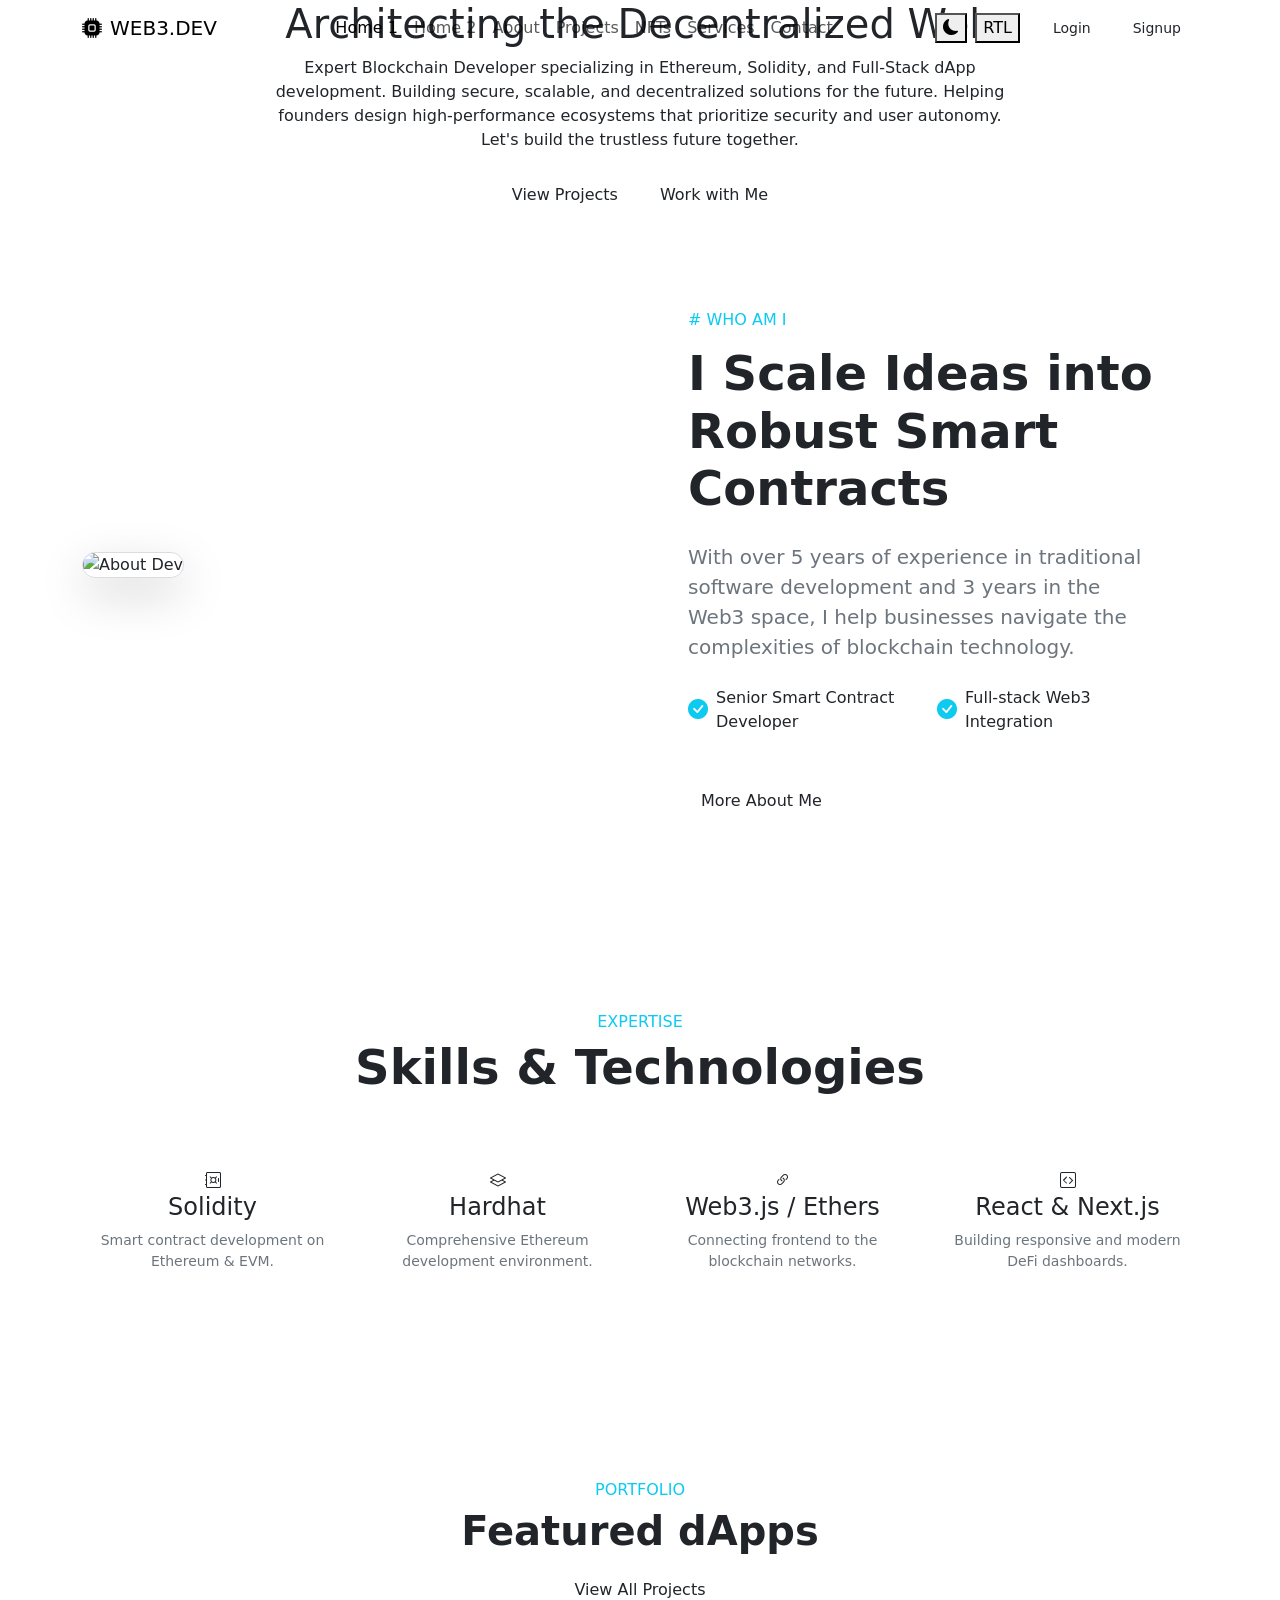
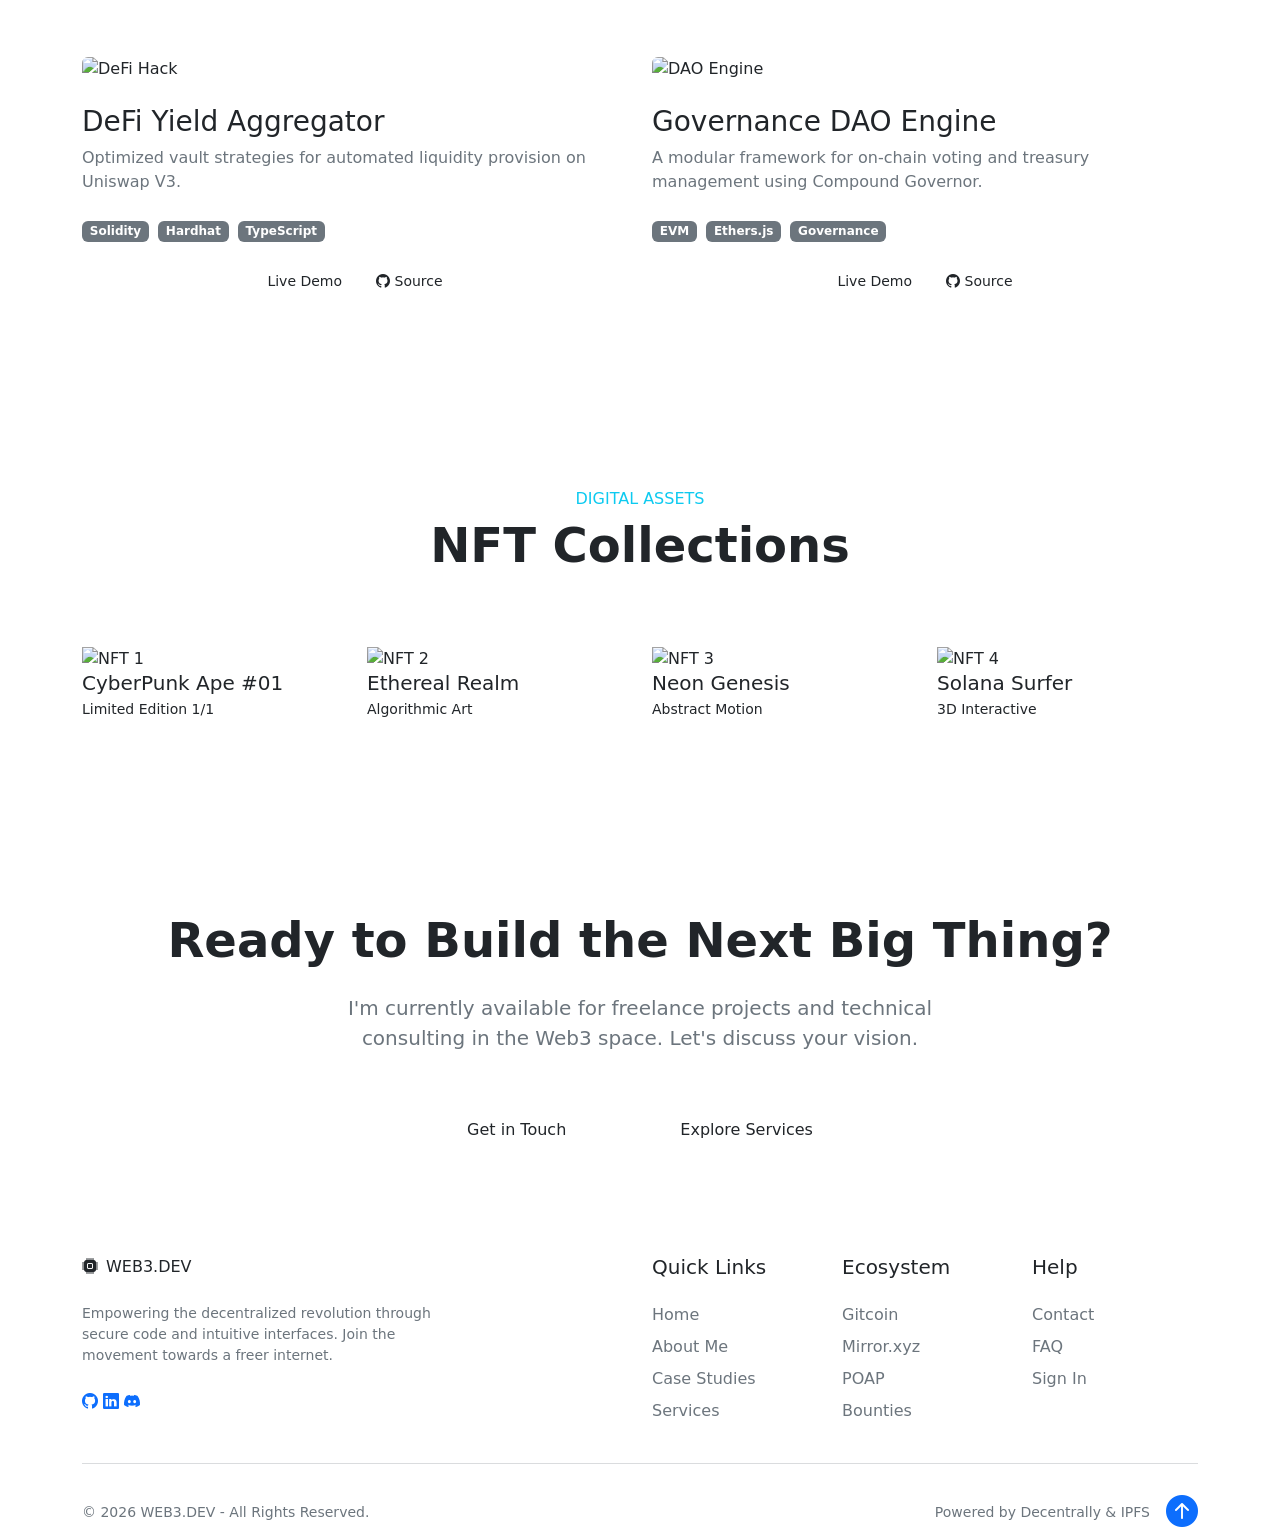
==== commit 424842b7: "Add files via upload" ====
--- a/index.html
+++ b/index.html
@@ -22,7 +22,7 @@
 <body>
 
     <!-- Header -->
-    <nav class="navbar navbar-expand-lg fixed-top navbar-dark">
+    <nav class="navbar navbar-expand-lg fixed-top">
         <div class="container">
             <a class="navbar-brand" href="index.html">
                 <i class="bi bi-cpu-fill me-2"></i>WEB3.DEV
@@ -45,10 +45,10 @@
                 <ul class="navbar-nav mx-auto">
                     <li class="nav-item"><a class="nav-link active" href="index.html">Home 1</a></li>
                     <li class="nav-item"><a class="nav-link" href="home-2.html">Home 2</a></li>
-                    <li class="nav-item"><a class="nav-link" href="services.html">Services</a></li>
                     <li class="nav-item"><a class="nav-link" href="about.html">About</a></li>
                     <li class="nav-item"><a class="nav-link" href="projects.html">Projects</a></li>
                     <li class="nav-item"><a class="nav-link" href="nfts.html">NFTs</a></li>
+                    <li class="nav-item"><a class="nav-link" href="services.html">Services</a></li>
                     <li class="nav-item"><a class="nav-link" href="contact.html">Contact</a></li>
                 </ul>
                 <div class="d-lg-none mt-3 px-3 d-flex gap-2">
@@ -81,7 +81,7 @@
     <section class="py-5" id="about">
         <div class="container py-5">
             <div class="row align-items-center">
-                <div class="col-lg-6 mb-4 mb-lg-0 animate-left text-center text-lg-start">
+                <div class="col-lg-6 mb-4 mb-lg-0 animate-left">
                     <img src="https://images.unsplash.com/photo-1573164713714-d95e436ab8d6?auto=format&fit=crop&w=600&q=80"
                         alt="About Dev" class="img-fluid rounded-4 shadow-lg border border-secondary border-opacity-25">
                 </div>
@@ -117,28 +117,28 @@
                 <h2 class="display-5 fw-bold">Skills & Technologies</h2>
             </div>
             <div class="row g-4 mt-4">
-                <div class="col-md-6 col-lg-3">
+                <div class="col-md-3">
                     <div class="web3-card text-center animate-left">
                         <i class="bi bi-safe card-icon"></i>
                         <h4>Solidity</h4>
                         <p class="text-secondary small">Smart contract development on Ethereum & EVM.</p>
                     </div>
                 </div>
-                <div class="col-md-6 col-lg-3">
+                <div class="col-md-3">
                     <div class="web3-card text-center animate-left" style="transition-delay: 0.1s;">
                         <i class="bi bi-layers card-icon"></i>
                         <h4>Hardhat</h4>
                         <p class="text-secondary small">Comprehensive Ethereum development environment.</p>
                     </div>
                 </div>
-                <div class="col-md-6 col-lg-3">
+                <div class="col-md-3">
                     <div class="web3-card text-center animate-left" style="transition-delay: 0.2s;">
                         <i class="bi bi-link-45deg card-icon"></i>
                         <h4>Web3.js / Ethers</h4>
                         <p class="text-secondary small">Connecting frontend to the blockchain networks.</p>
                     </div>
                 </div>
-                <div class="col-md-6 col-lg-3">
+                <div class="col-md-3">
                     <div class="web3-card text-center animate-left" style="transition-delay: 0.3s;">
                         <i class="bi bi-code-square card-icon"></i>
                         <h4>React & Next.js</h4>
@@ -174,7 +174,7 @@
                             <span class="badge bg-secondary me-1">Hardhat</span>
                             <span class="badge bg-secondary">TypeScript</span>
                         </div>
-                        <div class="d-flex gap-3 justify-content-center mt-auto">
+                        <div class="d-flex gap-3 justify-content-center">
                             <a href="#" class="btn btn-primary-web3 btn-sm">Live Demo</a>
                             <a href="#" class="btn btn-outline-web3 btn-sm"><i class="bi bi-github"></i> Source</a>
                         </div>
@@ -192,7 +192,7 @@
                             <span class="badge bg-secondary me-1">Ethers.js</span>
                             <span class="badge bg-secondary">Governance</span>
                         </div>
-                        <div class="d-flex gap-3 justify-content-center mt-auto">
+                        <div class="d-flex gap-3 justify-content-center">
                             <a href="#" class="btn btn-primary-web3 btn-sm">Live Demo</a>
                             <a href="#" class="btn btn-outline-web3 btn-sm"><i class="bi bi-github"></i> Source</a>
                         </div>
@@ -262,9 +262,9 @@
             <h2 class="display-5 fw-bold mb-4">Ready to Build the Next Big Thing?</h2>
             <p class="text-secondary fs-5 mb-5 mx-auto" style="max-width: 600px;">I'm currently available for freelance
                 projects and technical consulting in the Web3 space. Let's discuss your vision.</p>
-            <div class="d-flex justify-content-center gap-2 gap-sm-3 mx-auto px-2" style="max-width: 500px;">
-                <a href="contact.html" class="btn btn-primary-web3 py-3 d-flex align-items-center justify-content-center text-center px-2" style="flex: 1;">Get in Touch</a>
-                <a href="services.html" class="btn btn-outline-web3 py-3 d-flex align-items-center justify-content-center text-center px-2" style="flex: 1;">Explore Services</a>
+            <div class="d-flex justify-content-center gap-3">
+                <a href="contact.html" class="btn btn-primary-web3 px-5 py-3">Get in Touch</a>
+                <a href="services.html" class="btn btn-outline-web3 px-5 py-3">Explore Services</a>
             </div>
         </div>
     </section>
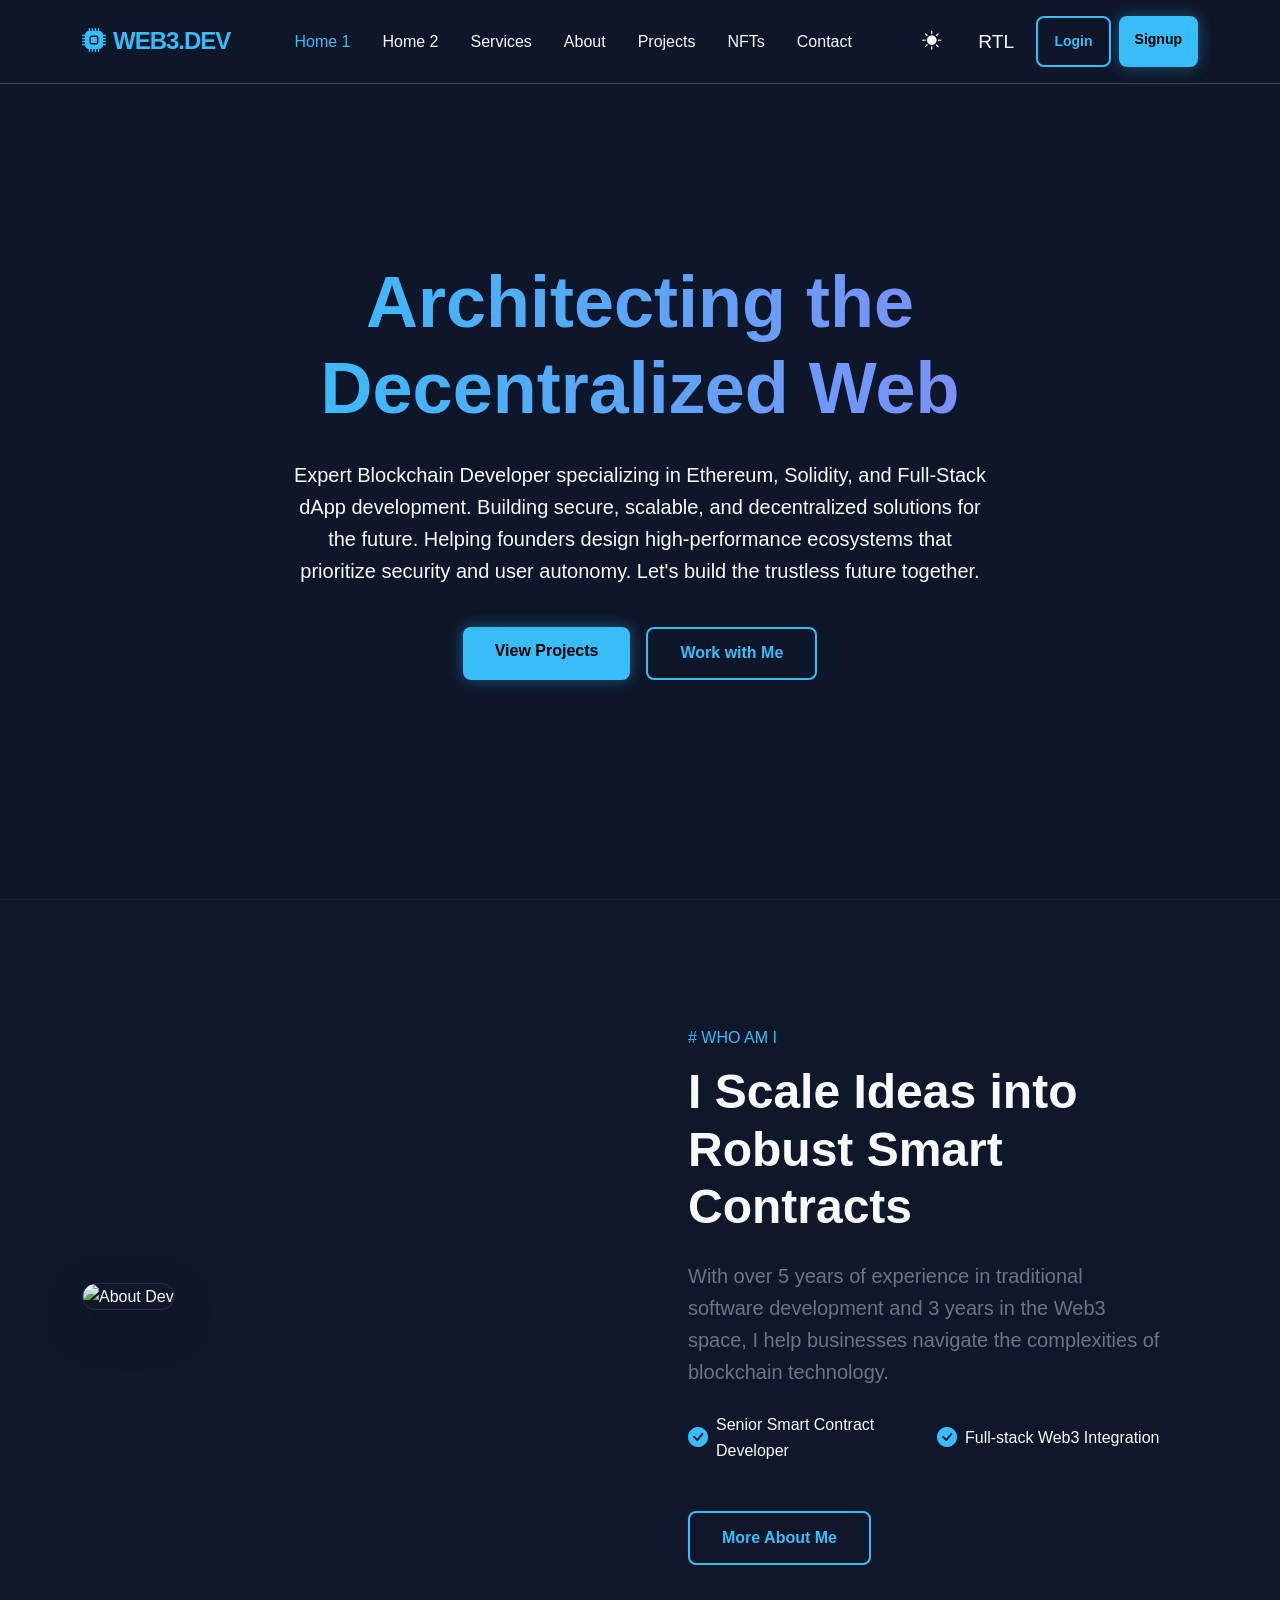
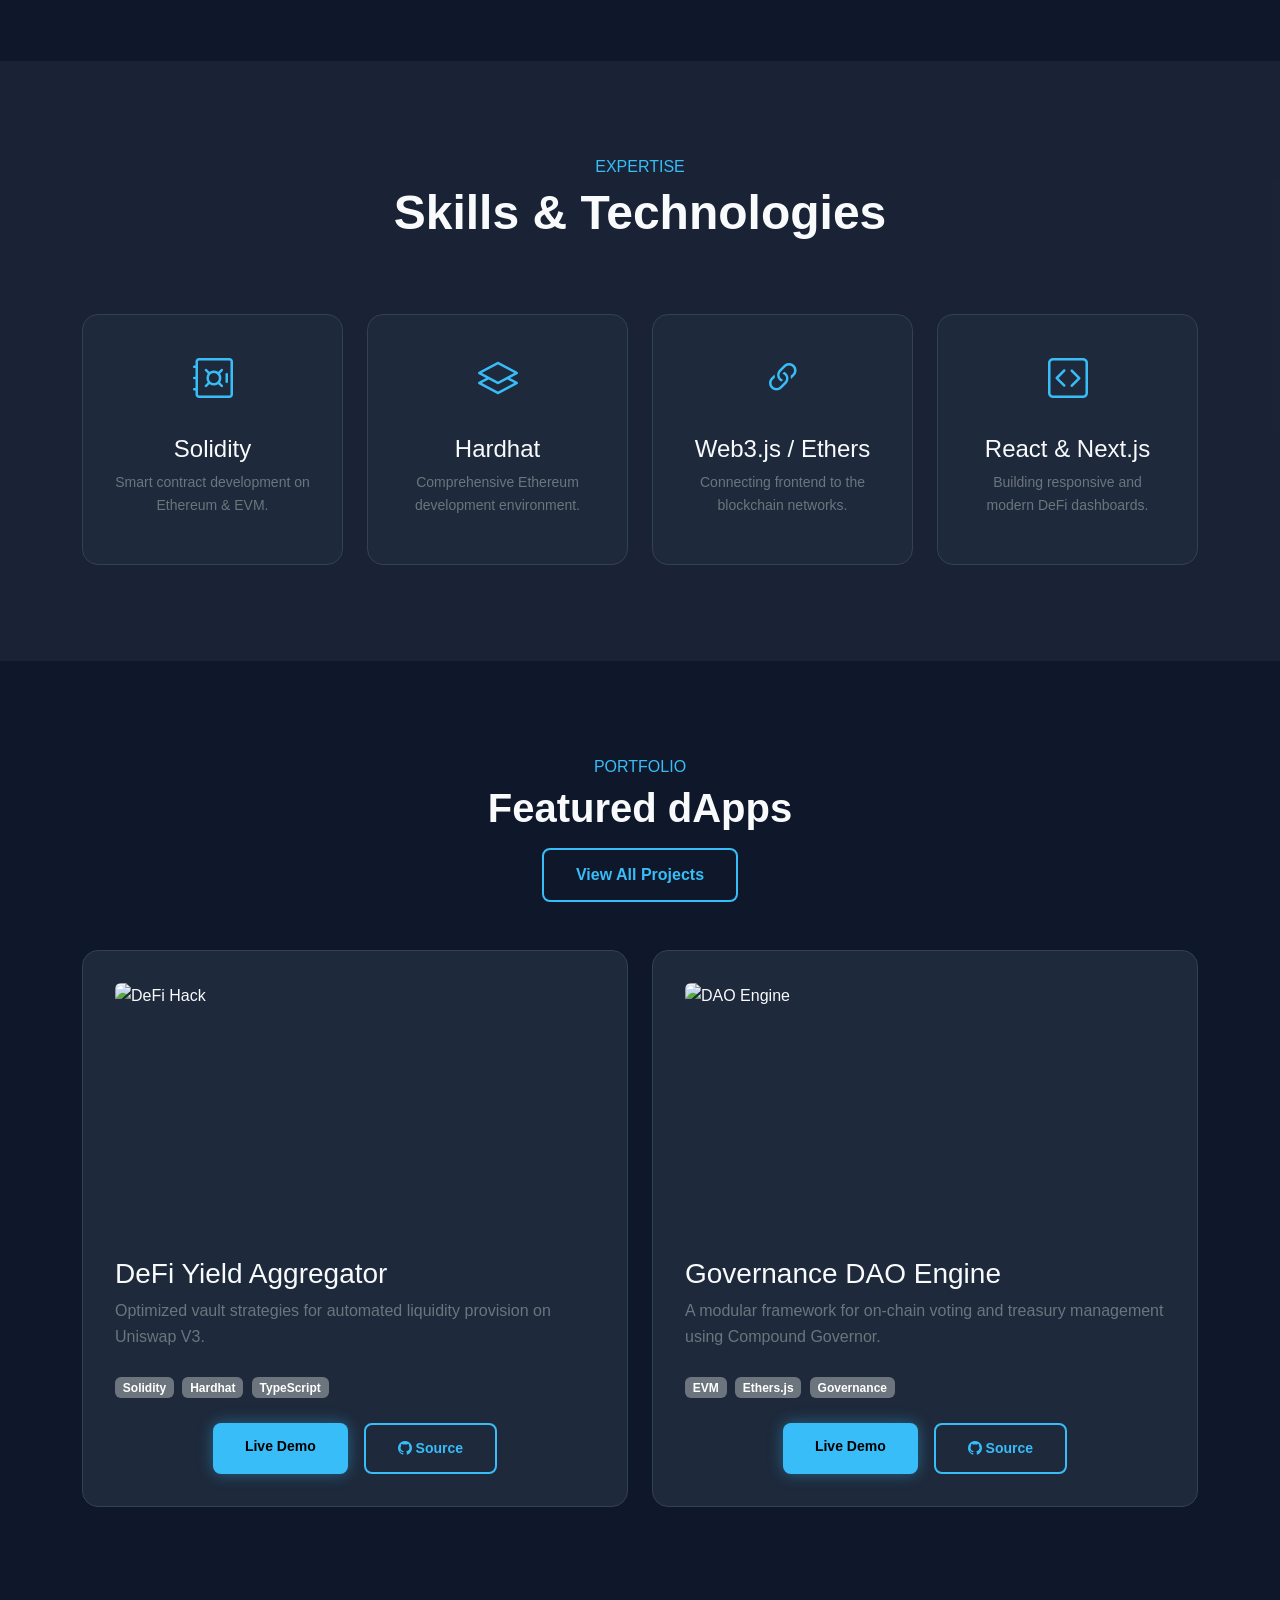
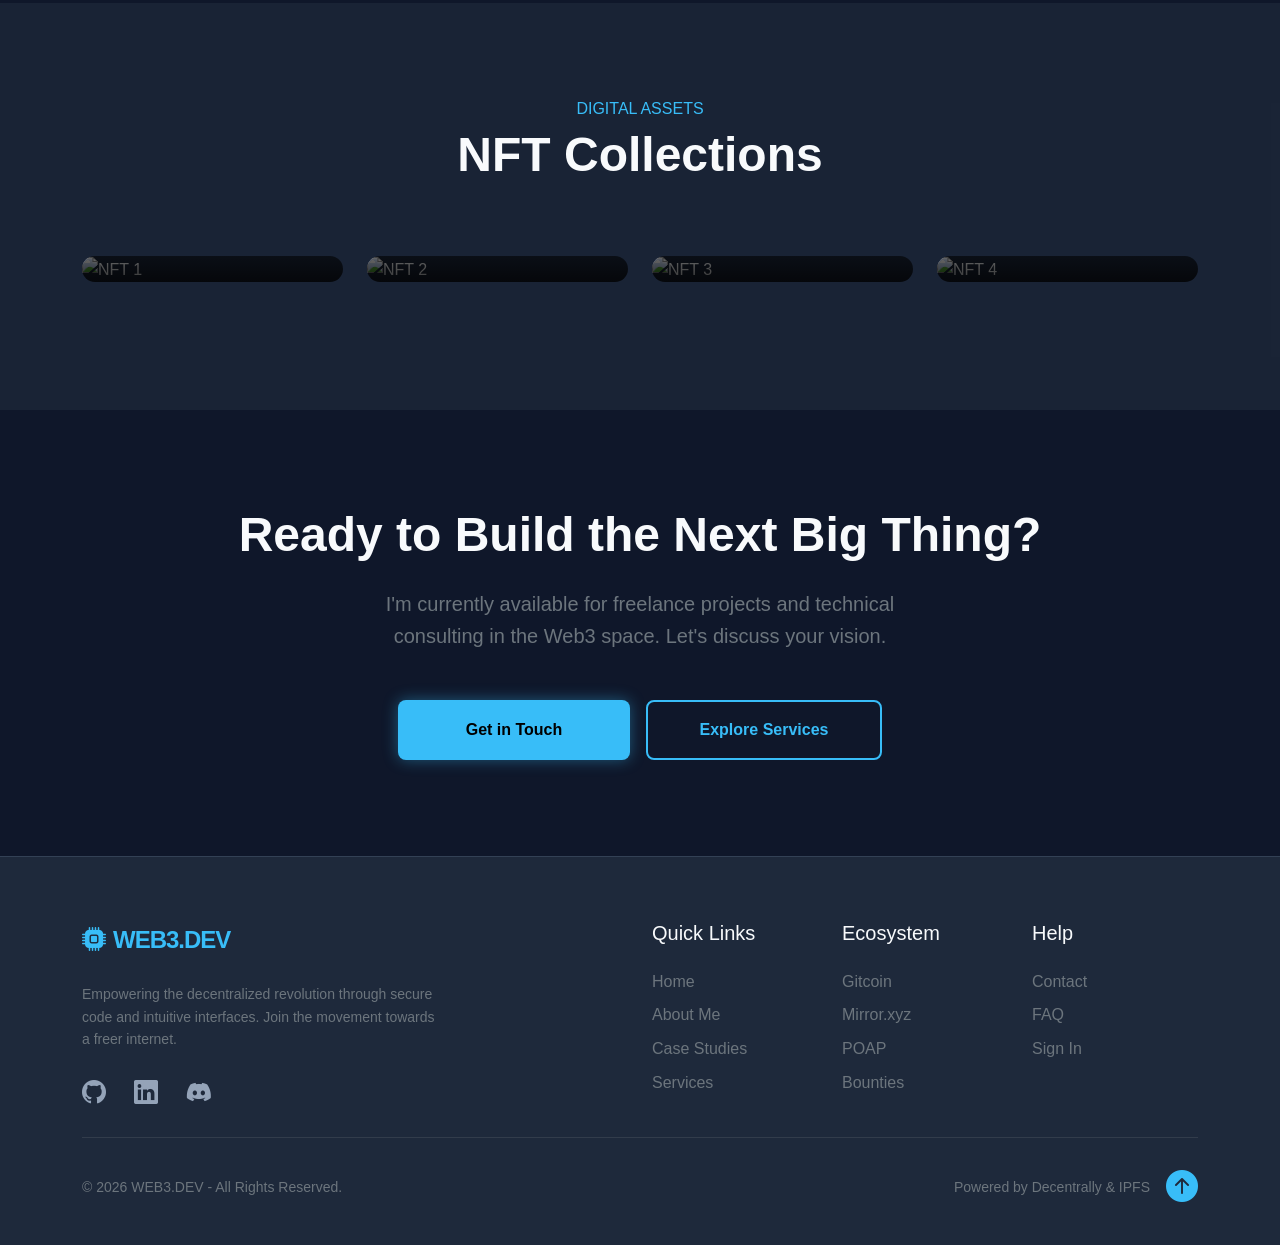
==== commit 4879781e: "Add files via upload Second Commit" ====
--- a/index.html
+++ b/index.html
@@ -22,7 +22,7 @@
 <body>
 
     <!-- Header -->
-    <nav class="navbar navbar-expand-lg fixed-top">
+    <nav class="navbar navbar-expand-lg fixed-top navbar-dark">
         <div class="container">
             <a class="navbar-brand" href="index.html">
                 <i class="bi bi-cpu-fill me-2"></i>WEB3.DEV
@@ -45,10 +45,10 @@
                 <ul class="navbar-nav mx-auto">
                     <li class="nav-item"><a class="nav-link active" href="index.html">Home 1</a></li>
                     <li class="nav-item"><a class="nav-link" href="home-2.html">Home 2</a></li>
+                    <li class="nav-item"><a class="nav-link" href="services.html">Services</a></li>
                     <li class="nav-item"><a class="nav-link" href="about.html">About</a></li>
                     <li class="nav-item"><a class="nav-link" href="projects.html">Projects</a></li>
                     <li class="nav-item"><a class="nav-link" href="nfts.html">NFTs</a></li>
-                    <li class="nav-item"><a class="nav-link" href="services.html">Services</a></li>
                     <li class="nav-item"><a class="nav-link" href="contact.html">Contact</a></li>
                 </ul>
                 <div class="d-lg-none mt-3 px-3 d-flex gap-2">
@@ -81,7 +81,7 @@
     <section class="py-5" id="about">
         <div class="container py-5">
             <div class="row align-items-center">
-                <div class="col-lg-6 mb-4 mb-lg-0 animate-left">
+                <div class="col-lg-6 mb-4 mb-lg-0 animate-left text-center text-lg-start">
                     <img src="https://images.unsplash.com/photo-1573164713714-d95e436ab8d6?auto=format&fit=crop&w=600&q=80"
                         alt="About Dev" class="img-fluid rounded-4 shadow-lg border border-secondary border-opacity-25">
                 </div>
@@ -117,28 +117,28 @@
                 <h2 class="display-5 fw-bold">Skills & Technologies</h2>
             </div>
             <div class="row g-4 mt-4">
-                <div class="col-md-3">
+                <div class="col-md-6 col-lg-3">
                     <div class="web3-card text-center animate-left">
                         <i class="bi bi-safe card-icon"></i>
                         <h4>Solidity</h4>
                         <p class="text-secondary small">Smart contract development on Ethereum & EVM.</p>
                     </div>
                 </div>
-                <div class="col-md-3">
+                <div class="col-md-6 col-lg-3">
                     <div class="web3-card text-center animate-left" style="transition-delay: 0.1s;">
                         <i class="bi bi-layers card-icon"></i>
                         <h4>Hardhat</h4>
                         <p class="text-secondary small">Comprehensive Ethereum development environment.</p>
                     </div>
                 </div>
-                <div class="col-md-3">
+                <div class="col-md-6 col-lg-3">
                     <div class="web3-card text-center animate-left" style="transition-delay: 0.2s;">
                         <i class="bi bi-link-45deg card-icon"></i>
                         <h4>Web3.js / Ethers</h4>
                         <p class="text-secondary small">Connecting frontend to the blockchain networks.</p>
                     </div>
                 </div>
-                <div class="col-md-3">
+                <div class="col-md-6 col-lg-3">
                     <div class="web3-card text-center animate-left" style="transition-delay: 0.3s;">
                         <i class="bi bi-code-square card-icon"></i>
                         <h4>React & Next.js</h4>
@@ -174,7 +174,7 @@
                             <span class="badge bg-secondary me-1">Hardhat</span>
                             <span class="badge bg-secondary">TypeScript</span>
                         </div>
-                        <div class="d-flex gap-3 justify-content-center">
+                        <div class="d-flex gap-3 justify-content-center mt-auto">
                             <a href="#" class="btn btn-primary-web3 btn-sm">Live Demo</a>
                             <a href="#" class="btn btn-outline-web3 btn-sm"><i class="bi bi-github"></i> Source</a>
                         </div>
@@ -192,7 +192,7 @@
                             <span class="badge bg-secondary me-1">Ethers.js</span>
                             <span class="badge bg-secondary">Governance</span>
                         </div>
-                        <div class="d-flex gap-3 justify-content-center">
+                        <div class="d-flex gap-3 justify-content-center mt-auto">
                             <a href="#" class="btn btn-primary-web3 btn-sm">Live Demo</a>
                             <a href="#" class="btn btn-outline-web3 btn-sm"><i class="bi bi-github"></i> Source</a>
                         </div>
@@ -262,9 +262,9 @@
             <h2 class="display-5 fw-bold mb-4">Ready to Build the Next Big Thing?</h2>
             <p class="text-secondary fs-5 mb-5 mx-auto" style="max-width: 600px;">I'm currently available for freelance
                 projects and technical consulting in the Web3 space. Let's discuss your vision.</p>
-            <div class="d-flex justify-content-center gap-3">
-                <a href="contact.html" class="btn btn-primary-web3 px-5 py-3">Get in Touch</a>
-                <a href="services.html" class="btn btn-outline-web3 px-5 py-3">Explore Services</a>
+            <div class="d-flex justify-content-center gap-2 gap-sm-3 mx-auto px-2" style="max-width: 500px;">
+                <a href="contact.html" class="btn btn-primary-web3 py-3 d-flex align-items-center justify-content-center text-center px-2" style="flex: 1;">Get in Touch</a>
+                <a href="services.html" class="btn btn-outline-web3 py-3 d-flex align-items-center justify-content-center text-center px-2" style="flex: 1;">Explore Services</a>
             </div>
         </div>
     </section>
--- a/css/style.css
+++ b/css/style.css
@@ -0,0 +1,619 @@
+/* 
+    Web3 Freelance Developer Portfolio - Main Stylesheet
+    Author: Antigravity
+    Technology: CSS3, Bootstrap 5
+*/
+
+:root {
+    /* Color Palette - Dark Mode (Default) */
+    --bg-color: #0f172a;
+    --bg-card: #1e293b;
+    --text-primary: #f8fafc;
+    --text-secondary: #94a3b8;
+    --accent-color: #38bdf8; /* Neon Cyan */
+    --accent-glow: rgba(56, 189, 248, 0.4);
+    --secondary-color: #818cf8; /* Indigo */
+    --border-color: #334155;
+    --nav-bg: rgba(15, 23, 42, 0.8);
+    --transition-speed: 0.3s;
+}
+
+[data-theme="light"] {
+    --bg-color: #f8fafc;
+    --bg-card: #ffffff;
+    --text-primary: #111827; /* Darker for better visibility */
+    --text-secondary: #4b5563; /* Darker for better visibility */
+    --accent-color: #2563eb;
+    --accent-glow: rgba(37, 99, 235, 0.15);
+    --secondary-color: #4338ca;
+    --border-color: #e5e7eb;
+    --nav-bg: rgba(248, 250, 252, 0.9);
+}
+
+html {
+    scroll-behavior: smooth;
+}
+
+[dir="rtl"] {
+    text-align: right;
+}
+
+* {
+    margin: 0;
+    padding: 0;
+    box-sizing: border-box;
+}
+
+body {
+    font-family: 'Inter', sans-serif;
+    background-color: var(--bg-color);
+    color: var(--text-primary);
+    line-height: 1.6;
+    overflow-x: hidden;
+    transition: background-color var(--transition-speed), color var(--transition-speed);
+}
+
+/* Animations */
+@keyframes slideInLeft {
+    from { opacity: 0; transform: translateX(-50px); }
+    to { opacity: 1; transform: translateX(0); }
+}
+
+/* 
+ * Utility Overrides to match Custom Variables dynamically
+ */
+.text-info {
+    color: var(--accent-color) !important;
+}
+a.text-info:hover {
+    color: var(--secondary-color) !important;
+    text-decoration: underline !important;
+}
+.border-info {
+    border-color: var(--accent-color) !important;
+}
+.bg-info {
+    background-color: var(--accent-color) !important;
+}
+
+@keyframes fadeIn {
+    from { opacity: 0; }
+    to { opacity: 1; }
+}
+
+@keyframes glow {
+    0% { box-shadow: 0 0 5px var(--accent-glow); }
+    50% { box-shadow: 0 0 20px var(--accent-glow); }
+    100% { box-shadow: 0 0 5px var(--accent-glow); }
+}
+
+.animate-left {
+    opacity: 0;
+    transition: all 0.8s ease-out;
+    transform: translateX(-50px);
+}
+
+.animate-left.visible {
+    opacity: 1;
+    transform: translateX(0);
+}
+
+/* Navigation */
+.navbar {
+    background-color: var(--nav-bg);
+    backdrop-filter: blur(10px);
+    border-bottom: 1px solid var(--border-color);
+    padding: 1rem 0;
+    z-index: 1030;
+}
+
+/* Mobile Alignment Fix */
+@media (max-width: 991px) {
+    .navbar-brand {
+        font-size: 1.2rem !important;
+        margin-right: 0 !important;
+    }
+    .navbar-brand i {
+        margin-right: 0.25rem !important;
+    }
+    .navbar .d-flex.gap-2 {
+        gap: 0.25rem !important; /* Reduce space between buttons */
+    }
+}
+
+@media (max-width: 380px) {
+    .navbar-brand {
+        font-size: 1.1rem !important;
+    }
+    .navbar-brand i {
+        margin-right: 0.2rem !important;
+    }
+    .toggle-btn {
+        margin-left: 0.1rem !important;
+        padding: 0.2rem !important;
+    }
+    .navbar-toggler {
+        margin-left: 0.1rem !important;
+        padding: 0.2rem 0.4rem !important;
+    }
+}
+
+
+
+.nav-link {
+    color: var(--text-primary) !important;
+    font-weight: 500;
+    margin: 0 0.5rem;
+    transition: color var(--transition-speed);
+    white-space: nowrap;
+}
+
+/* Fix dense navbar spacing for 1024px mid-size viewports */
+@media (min-width: 992px) and (max-width: 1199px) {
+    .nav-link {
+        margin: 0 0.1rem !important;
+        font-size: 0.92rem;
+        padding-left: 0.35rem !important;
+        padding-right: 0.35rem !important;
+    }
+    .navbar-brand {
+        font-size: 1.2rem;
+    }
+    .navbar .d-none.d-lg-flex .btn {
+        padding: 0.25rem 0.6rem !important;
+        font-size: 0.85rem;
+    }
+}
+
+.nav-link:hover, .nav-link.active {
+    color: var(--accent-color) !important;
+}
+
+.navbar-brand {
+    font-weight: 800;
+    font-size: 1.5rem;
+    color: var(--accent-color) !important;
+    letter-spacing: -1px;
+    white-space: nowrap;
+}
+
+/* Hero Section */
+.hero-section {
+    position: relative;
+    min-height: 100vh; /* Allow it to grow on small screens with lots of text */
+    padding-top: 100px; /* Protective buffer so text doesn't hide behind the navbar */
+    padding-bottom: 60px; /* Buffer before the section ends */
+    background-size: cover;
+    background-position: center;
+    background-repeat: no-repeat;
+    display: flex;
+    align-items: center;
+    justify-content: center;
+    overflow: hidden;
+    margin-bottom: 2rem;
+    border-bottom: 1px solid var(--border-color);
+}
+
+.hero-section.hero-sm {
+    height: 60vh; /* Standard height for auxiliary pages */
+    min-height: 400px;
+}
+
+.hero-overlay {
+    position: absolute;
+    top: 0;
+    left: 0;
+    width: 100%;
+    height: 100%;
+    background: rgba(15, 23, 42, 0.75); /* Standalone overlay, no blending */
+}
+
+[data-theme="light"] .hero-overlay {
+    background: rgba(248, 250, 252, 0.93);
+}
+
+.hero-content {
+    position: relative;
+    z-index: 2;
+    animation: fadeInContent 1.5s ease-out; /* Hero-specific animation */
+}
+
+@keyframes fadeInContent {
+    from { opacity: 0; transform: translateY(30px); }
+    to { opacity: 1; transform: translateY(0); }
+}
+
+.hero-title {
+    font-size: 4.5rem; /* Main landing size */
+    font-weight: 900;
+    margin-bottom: 1.5rem;
+    background: linear-gradient(90deg, var(--accent-color), var(--secondary-color));
+    -webkit-background-clip: text;
+    background-clip: text;
+    -webkit-text-fill-color: transparent;
+    line-height: 1.2;
+    max-width: 1000px;
+    margin-left: auto;
+    margin-right: auto;
+    padding-bottom: 0.2rem; /* Buffer for letters like 'g' with background-clip: text */
+    word-wrap: break-word;
+    overflow-wrap: break-word;
+    hyphens: auto; /* Gracefully hyphenate ultra-long words if they break */
+}
+
+.hero-sm .hero-title {
+    font-size: 3rem; /* Smarter size for auxiliary pages */
+    line-height: 1.2;
+}
+
+@media (max-width: 991px) {
+    .hero-title {
+        font-size: 3.5rem;
+        line-height: 1.25;
+    }
+    .hero-sm .hero-title {
+        font-size: 2.5rem;
+    }
+}
+
+@media (max-width: 768px) {
+    .hero-title {
+        font-size: 2.5rem;
+        line-height: 1.3;
+    }
+    .hero-sm .hero-title {
+        font-size: 2rem;
+        line-height: 1.3;
+    }
+}
+
+@media (max-width: 450px) {
+    .hero-title {
+        font-size: 2rem !important;
+        line-height: 1.25 !important;
+    }
+    .hero-sm .hero-title {
+        font-size: 1.7rem !important;
+    }
+}
+
+/* Global Heading Responsiveness Overrides */
+@media (max-width: 768px) {
+    .display-1 { font-size: 3rem !important; }
+    .display-2 { font-size: 2.75rem !important; }
+    .display-3 { font-size: 2.5rem !important; }
+    .display-4 { font-size: 2.25rem !important; }
+    .display-5 { font-size: 2rem !important; }
+    .display-6 { font-size: 1.75rem !important; }
+}
+
+.hero-subtitle {
+    color: var(--text-primary);
+    font-size: 1.25rem;
+    font-weight: 500;
+    max-width: 800px;
+    width: 95%; /* Safety for narrow screens */
+    margin: 0 auto 2.5rem;
+    opacity: 1;
+}
+
+.btn-primary-web3 {
+    background-color: var(--accent-color);
+    color: #000;
+    font-weight: 700;
+    padding: 0.8rem 2rem;
+    border-radius: 8px;
+    border: none;
+    transition: all var(--transition-speed);
+    box-shadow: 0 0 15px var(--accent-glow);
+}
+
+.btn-primary-web3:hover {
+    transform: scale(1.05);
+    background-color: var(--secondary-color);
+    color: #fff;
+    box-shadow: 0 0 25px var(--accent-glow);
+}
+
+.btn-outline-web3 {
+    border: 2px solid var(--accent-color);
+    color: var(--accent-color);
+    background: transparent;
+    font-weight: 700;
+    padding: 0.8rem 2rem;
+    border-radius: 8px;
+    transition: all var(--transition-speed);
+}
+
+.btn-outline-web3:hover {
+    background-color: var(--accent-color);
+    color: #000;
+}
+
+/* Cards */
+.web3-card {
+    background-color: var(--bg-card);
+    border: 1px solid var(--border-color);
+    border-radius: 16px;
+    padding: 2rem;
+    transition: transform var(--transition-speed), border-color var(--transition-speed);
+    height: 100%;
+    display: flex;
+    flex-direction: column;
+}
+
+.web3-card:hover {
+    transform: translateY(-10px);
+    border-color: var(--accent-color);
+}
+
+/* Background Utilities */
+.bg-card { 
+    background-color: var(--bg-card) !important; 
+}
+.bg-card-secondary { 
+    background-color: rgba(30, 41, 59, 0.7) !important; 
+}
+
+[data-theme="light"] .bg-card-secondary {
+    background-color: #f1f5f9 !important;
+}
+
+.web3-card img {
+    width: 100%;
+    height: 250px;
+    object-fit: cover;
+    border-radius: 12px;
+    margin-bottom: 1.5rem;
+}
+
+.card-icon {
+    font-size: 2.5rem;
+    color: var(--accent-color);
+    margin-bottom: 1.5rem;
+}
+
+/* NFT Grid */
+.nft-card {
+    position: relative;
+    border-radius: 20px;
+    overflow: hidden;
+    margin-bottom: 2rem;
+}
+
+.nft-img {
+    width: 100%;
+    height: 300px;
+    object-fit: cover;
+    transition: transform 0.5s;
+}
+
+.nft-card:hover .nft-img {
+    transform: scale(1.1);
+}
+
+.nft-info {
+    position: absolute;
+    bottom: 0;
+    left: 0;
+    width: 100%;
+    padding: 1.5rem;
+    background: linear-gradient(transparent, rgba(0,0,0,0.8));
+    color: #fff;
+}
+
+/* Auth Pages */
+.auth-wrapper {
+    min-height: 100vh;
+    display: flex;
+    align-items: center;
+    justify-content: center;
+    background-color: var(--bg-color);
+    padding: 4rem 1rem;
+}
+
+.auth-card {
+    width: 100%;
+    max-width: 450px;
+    background-color: var(--bg-card);
+    padding: 3rem;
+    border-radius: 24px;
+    border: 1px solid var(--border-color);
+    box-shadow: 0 20px 40px rgba(0,0,0,0.2);
+    margin: auto 0; /* Prevents top/bottom clipping in flex-center on short screens */
+}
+
+@media (max-width: 576px) {
+    .auth-card {
+        padding: 2rem 1.5rem;
+    }
+}
+
+.form-control, .form-select {
+    background-color: var(--bg-color) !important;
+    border: 1px solid var(--border-color) !important;
+    color: var(--text-primary) !important;
+}
+
+.form-control::placeholder {
+    color: var(--text-secondary) !important;
+    opacity: 0.7;
+}
+
+.form-control:focus, .form-select:focus {
+    border-color: var(--accent-color) !important;
+    box-shadow: 0 0 10px var(--accent-glow) !important;
+}
+
+/* Footer */
+footer {
+    padding: 4rem 0 2rem;
+    background-color: var(--bg-card);
+    border-top: 1px solid var(--border-color);
+}
+
+.social-link {
+    font-size: 1.5rem;
+    color: var(--text-secondary);
+    margin-right: 1.5rem;
+    transition: color var(--transition-speed);
+}
+
+.social-link:hover {
+    color: var(--accent-color);
+}
+
+.hover-white {
+    transition: color var(--transition-speed);
+}
+
+.hover-white:hover {
+    color: var(--accent-color) !important;
+}
+
+.back-to-top-btn {
+    color: var(--accent-color);
+    transition: all var(--transition-speed);
+}
+
+.back-to-top-btn:hover {
+    color: var(--secondary-color);
+    transform: translateY(-5px);
+}
+
+
+/* Toggles */
+.toggle-btn {
+    background: none;
+    border: none;
+    color: var(--text-primary);
+    font-size: 1.2rem;
+    cursor: pointer;
+    margin-left: 1rem;
+    transition: all var(--transition-speed);
+    display: flex;
+    align-items: center;
+    justify-content: center;
+    padding: 0.4rem;
+    line-height: 1;
+}
+
+@media (max-width: 991px) {
+    .toggle-btn {
+        margin-left: 0.4rem;
+        font-size: 1.1rem;
+        padding: 0.3rem;
+    }
+    #rtl-toggle {
+        font-size: 0.8rem;
+        font-weight: 700;
+    }
+}
+
+
+.toggle-btn:hover {
+    color: var(--accent-color);
+    transform: scale(1.1);
+}
+
+/* Navbar Toggler Visibility & Style */
+.navbar-toggler {
+    padding: 0.3rem 0.5rem;
+    border: 1px solid var(--border-color);
+    border-radius: 8px;
+    transition: all var(--transition-speed);
+    background-color: rgba(255, 255, 255, 0.05); /* Subtle background */
+    display: flex;
+    align-items: center;
+    justify-content: center;
+    margin-left: 0.25rem !important; /* Reduce margin */
+}
+
+.navbar-toggler-icon {
+    width: 1.5rem;
+    height: 1.5rem;
+    transition: all var(--transition-speed);
+}
+
+.navbar-toggler:focus {
+    box-shadow: 0 0 10px var(--accent-glow);
+    outline: none;
+}
+
+/* Force Visibility in Dark Mode */
+.navbar-toggler-icon {
+    display: inline-block;
+    width: 1.5rem;
+    height: 1.5rem;
+    vertical-align: middle;
+    background-image: url("data:image/svg+xml,%3csvg xmlns='http://www.w3.org/2000/svg' viewBox='0 0 30 30'%3e%3cpath stroke='%23ffffff' stroke-linecap='round' stroke-miterlimit='10' stroke-width='2' d='M4 7h22M4 15h22M4 23h22'/%3e%3c/svg%3e") !important;
+    background-repeat: no-repeat;
+    background-position: center;
+    background-size: 100%;
+    transition: all var(--transition-speed);
+}
+
+[data-theme="light"] .navbar-toggler-icon {
+    background-image: url("data:image/svg+xml,%3csvg xmlns='http://www.w3.org/2000/svg' viewBox='0 0 30 30'%3e%3cpath stroke='%23000000' stroke-linecap='round' stroke-miterlimit='10' stroke-width='2' d='M4 7h22M4 15h22M4 23h22'/%3e%3c/svg%3e") !important;
+}
+
+
+.navbar-toggler {
+    border-color: var(--border-color);
+    background-color: rgba(255, 255, 255, 0.1);
+}
+
+[data-theme="light"] .navbar-toggler {
+    background-color: rgba(0, 0, 0, 0.05);
+}
+
+
+
+
+
+
+
+/* Modal */
+.modal-content {
+    background-color: var(--bg-card);
+    color: var(--text-primary);
+    border: 1px solid var(--border-color);
+    border-radius: 20px;
+}
+
+.modal-header {
+    border-bottom: 1px solid var(--border-color);
+}
+
+.modal-footer {
+    border-top: 1px solid var(--border-color);
+}
+
+/* RTL Specific */
+[dir="rtl"] .ms-auto {
+    margin-right: auto !important;
+    margin-left: 0 !important;
+}
+
+[dir="rtl"] .me-auto {
+    margin-left: auto !important;
+    margin-right: 0 !important;
+}
+
+[dir="rtl"] .animate-left {
+    transform: translateX(50px);
+}
+
+[dir="rtl"] .animate-left.visible {
+    transform: translateX(0);
+}
+
+.auth-toggles {
+    position: fixed;
+    top: 1.5rem;
+    right: 1.5rem;
+    display: flex;
+    align-items: center;
+    gap: 0.5rem;
+    z-index: 2000;
+}
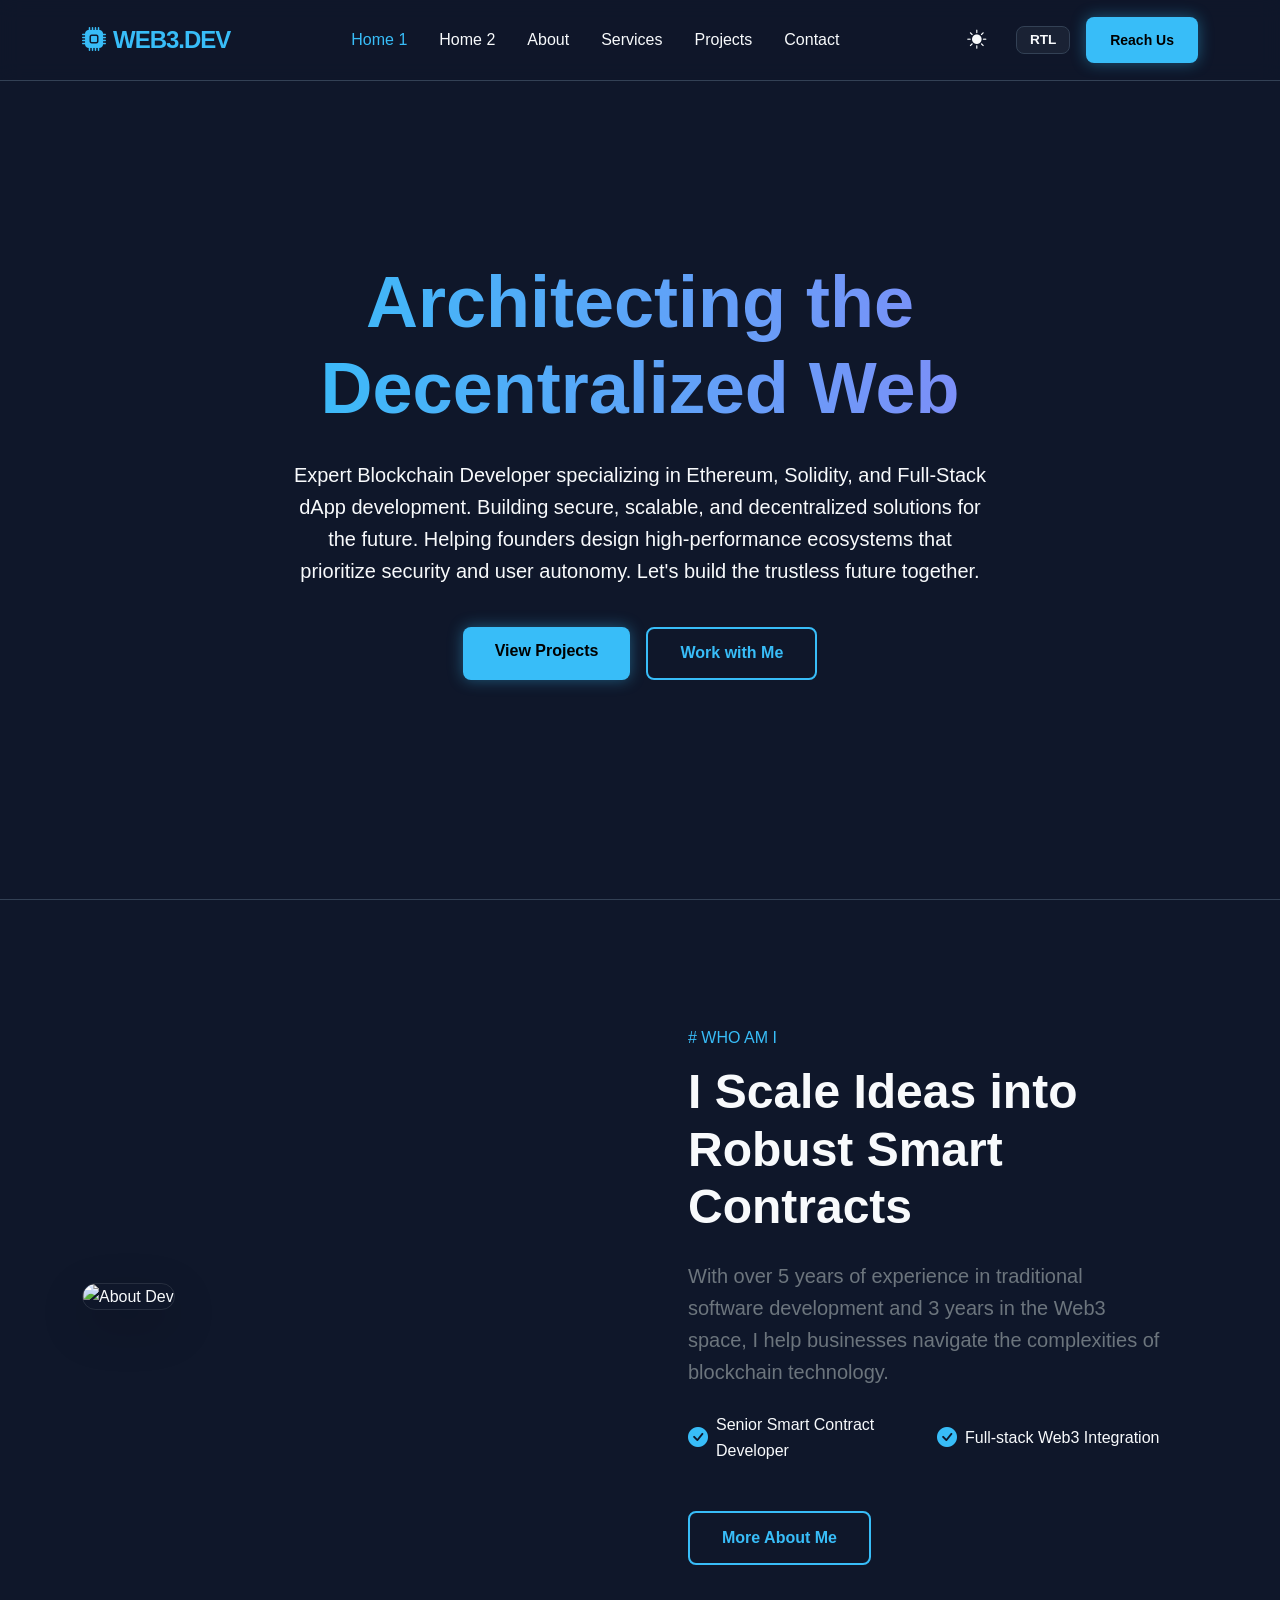
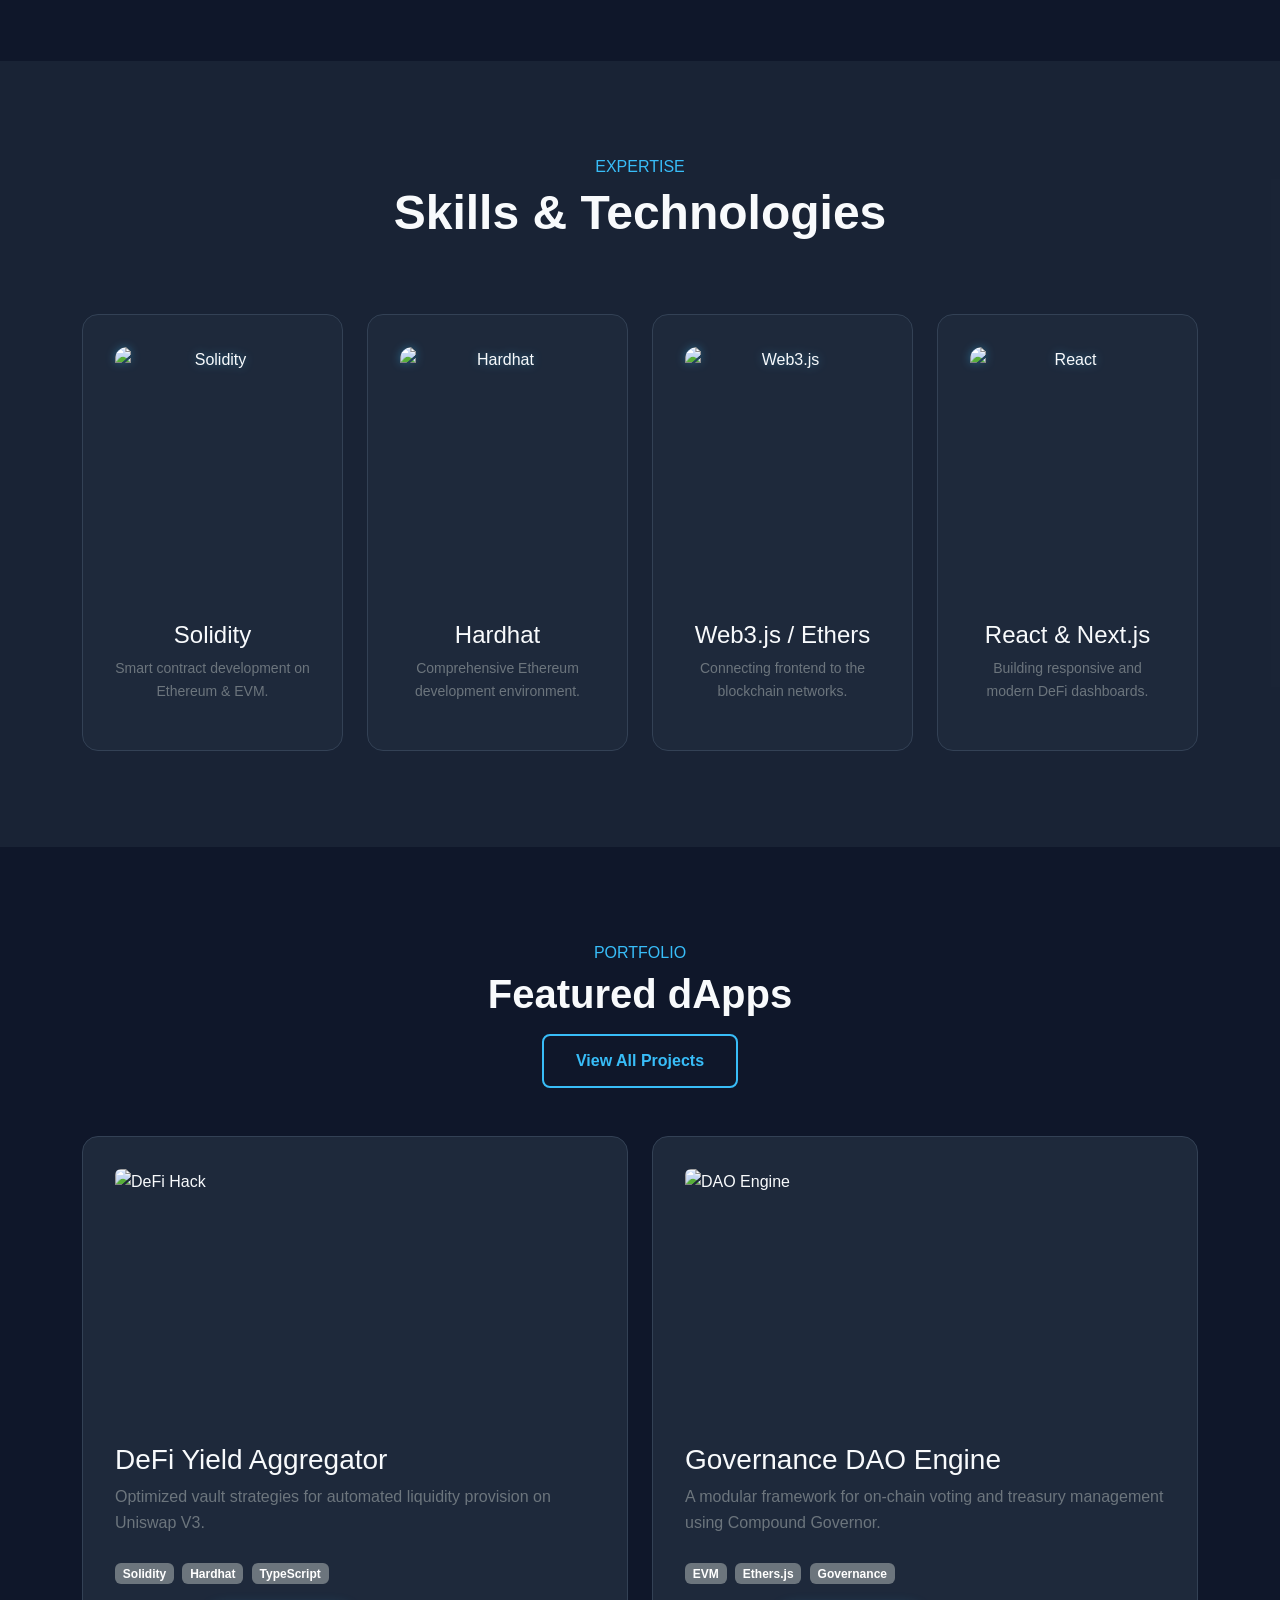
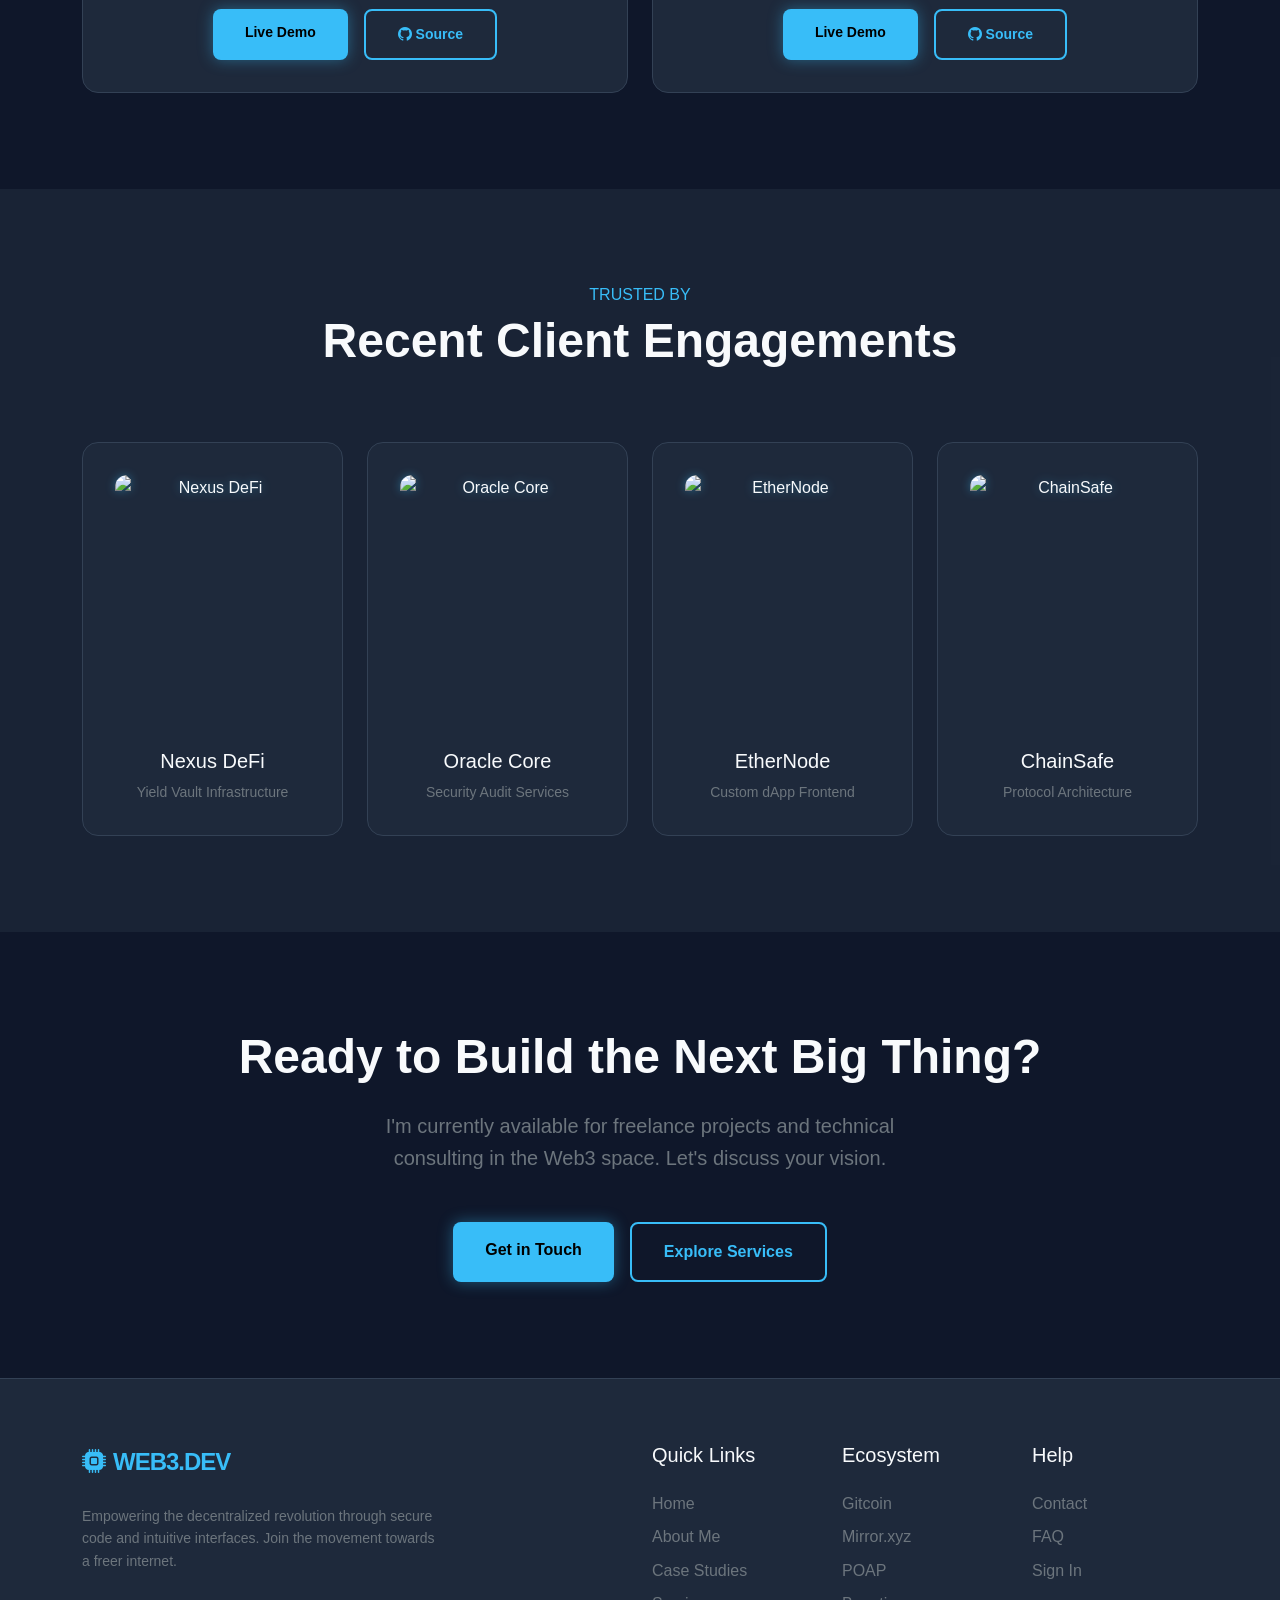
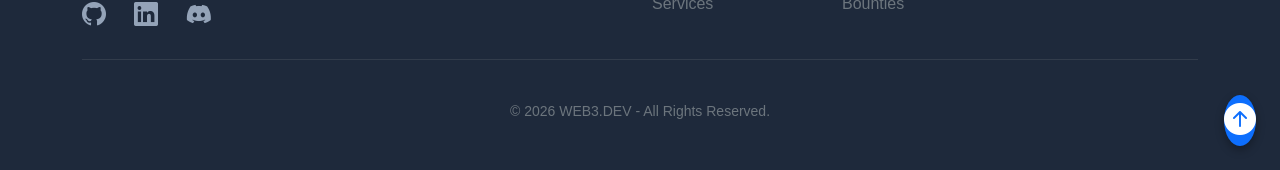
==== commit 73c510cc: "Add files via upload Client First Commit" ====
--- a/index.html
+++ b/index.html
@@ -6,7 +6,7 @@
     <meta name="viewport" content="width=device-width, initial-scale=1.0">
     <title>Web3 Dev Portfolio | Modern Blockchain Developer</title>
     <meta name="description"
-        content="A professional Web3 developer portfolio showcasing Smart Contracts, dApps, and NFT projects.">
+        content="A professional Web3 developer portfolio showcasing Smart Contracts, dApps, and Protocol Governance.">
     <!-- Bootstrap 5 CSS -->
     <link href="https://cdn.jsdelivr.net/npm/bootstrap@5.3.0/dist/css/bootstrap.min.css" rel="stylesheet">
     <!-- Bootstrap Icons -->
@@ -32,9 +32,8 @@
                     <i class="bi bi-moon-fill"></i>
                 </button>
                 <button id="rtl-toggle" class="toggle-btn">RTL</button>
-                <div class="d-none d-lg-flex gap-2 ms-2">
-                    <a href="login.html" class="btn btn-outline-web3 btn-sm px-3">Login</a>
-                    <a href="signup.html" class="btn btn-primary-web3 btn-sm px-3">Signup</a>
+                <div class="d-none d-lg-flex ms-2">
+                    <a href="login.html" class="btn btn-primary-web3 btn-sm px-4">Reach Us</a>
                 </div>
                 <button class="navbar-toggler ms-2" type="button" data-bs-toggle="collapse" data-bs-target="#navbarNav">
                     <span class="navbar-toggler-icon"></span>
@@ -45,15 +44,14 @@
                 <ul class="navbar-nav mx-auto">
                     <li class="nav-item"><a class="nav-link active" href="index.html">Home 1</a></li>
                     <li class="nav-item"><a class="nav-link" href="home-2.html">Home 2</a></li>
+                    <li class="nav-item"><a class="nav-link" href="about.html">About</a></li>
                     <li class="nav-item"><a class="nav-link" href="services.html">Services</a></li>
-                    <li class="nav-item"><a class="nav-link" href="about.html">About</a></li>
                     <li class="nav-item"><a class="nav-link" href="projects.html">Projects</a></li>
-                    <li class="nav-item"><a class="nav-link" href="nfts.html">NFTs</a></li>
+
                     <li class="nav-item"><a class="nav-link" href="contact.html">Contact</a></li>
                 </ul>
-                <div class="d-lg-none mt-3 px-3 d-flex gap-2">
-                    <a href="login.html" class="btn btn-outline-web3 w-50">Login</a>
-                    <a href="signup.html" class="btn btn-primary-web3 w-50">Signup</a>
+                <div class="d-lg-none mt-3 px-3">
+                    <a href="login.html" class="btn btn-primary-web3 w-100">Reach Us</a>
                 </div>
             </div>
         </div>
@@ -61,14 +59,17 @@
 
     <!-- 1. Hero Section -->
     <section id="hero" class="hero-section"
-        style="background-image: url('https://images.unsplash.com/photo-1639762681485-074b7f938ba0?auto=format&fit=crop&w=1920&q=80');">
+        style="background-image: url('C:/Users/Shalani A/.gemini/antigravity/brain/9d4c3455-01b0-4dd0-9e90-a62e4bb47c41/web3_hero_bg_1775844031404.png');">
         <div class="hero-overlay"></div>
         <div class="container hero-content text-center">
             <div class="row justify-content-center">
                 <div class="col-lg-8">
                     <h1 class="hero-title">Architecting the Decentralized Web</h1>
-                    <p class="hero-subtitle">Expert Blockchain Developer specializing in Ethereum, Solidity, and Full-Stack dApp development. Building secure, scalable, and decentralized solutions for the future. Helping founders design high-performance ecosystems that prioritize security and user autonomy. Let's build the trustless future together.</p>
-                    <div class="d-flex justify-content-center gap-3 mt-4">
+                    <p class="hero-subtitle">Expert Blockchain Developer specializing in Ethereum, Solidity, and
+                        Full-Stack dApp development. Building secure, scalable, and decentralized solutions for the
+                        future. Helping founders design high-performance ecosystems that prioritize security and user
+                        autonomy. Let's build the trustless future together.</p>
+                    <div class="d-flex btn-group-responsive flex-md-row justify-content-center gap-3 mt-4 mx-auto" style="max-width: 500px;">
                         <a href="projects.html" class="btn btn-primary-web3">View Projects</a>
                         <a href="contact.html" class="btn btn-outline-web3">Work with Me</a>
                     </div>
@@ -119,28 +120,32 @@
             <div class="row g-4 mt-4">
                 <div class="col-md-6 col-lg-3">
                     <div class="web3-card text-center animate-left">
-                        <i class="bi bi-safe card-icon"></i>
+                        <img src="https://images.pexels.com/photos/2061168/pexels-photo-2061168.jpeg" alt="Solidity"
+                            class="card-illustration mx-auto">
                         <h4>Solidity</h4>
                         <p class="text-secondary small">Smart contract development on Ethereum & EVM.</p>
                     </div>
                 </div>
                 <div class="col-md-6 col-lg-3">
                     <div class="web3-card text-center animate-left" style="transition-delay: 0.1s;">
-                        <i class="bi bi-layers card-icon"></i>
+                        <img src="https://images.pexels.com/photos/14354106/pexels-photo-14354106.jpeg" alt="Hardhat"
+                            class="card-illustration mx-auto">
                         <h4>Hardhat</h4>
                         <p class="text-secondary small">Comprehensive Ethereum development environment.</p>
                     </div>
                 </div>
                 <div class="col-md-6 col-lg-3">
                     <div class="web3-card text-center animate-left" style="transition-delay: 0.2s;">
-                        <i class="bi bi-link-45deg card-icon"></i>
+                        <img src="https://images.pexels.com/photos/9577251/pexels-photo-9577251.jpeg" alt="Web3.js"
+                            class="card-illustration mx-auto">
                         <h4>Web3.js / Ethers</h4>
                         <p class="text-secondary small">Connecting frontend to the blockchain networks.</p>
                     </div>
                 </div>
                 <div class="col-md-6 col-lg-3">
                     <div class="web3-card text-center animate-left" style="transition-delay: 0.3s;">
-                        <i class="bi bi-code-square card-icon"></i>
+                        <img src="https://images.unsplash.com/photo-1633356122544-f134324a6cee?auto=format&fit=crop&w=128&q=80"
+                            alt="React" class="card-illustration mx-auto">
                         <h4>React & Next.js</h4>
                         <p class="text-secondary small">Building responsive and modern DeFi dashboards.</p>
                     </div>
@@ -202,54 +207,44 @@
         </div>
     </section>
 
-    <!-- 5. NFT Showcase -->
-    <section class="py-5 bg-card-secondary" id="nfts"
-        style="background-image: url('https://images.unsplash.com/photo-1642388691919-4cfe4f4e7cd3?auto=format&fit=crop&w=1920&q=80'); background-attachment: fixed; background-size: cover;">
-        <div class="hero-overlay" style="opacity: 0.85;"></div>
-        <div class="container py-5 hero-content">
+    <!-- 5. Client Engagements Showcase -->
+    <section class="py-5 bg-card-secondary" id="clients">
+        <div class="container py-5">
             <div class="text-center mb-5">
-                <h6 class="text-info mb-2 text-uppercase">Digital Assets</h6>
-                <h2 class="display-5 fw-bold">NFT Collections</h2>
+                <h6 class="text-info mb-2 text-uppercase">Trusted By</h6>
+                <h2 class="display-5 fw-bold">Recent Client Engagements</h2>
             </div>
             <div class="row g-4 mt-4">
                 <div class="col-lg-3 col-md-6">
-                    <div class="nft-card animate-left">
-                        <img src="https://images.pexels.com/photos/4245010/pexels-photo-4245010.jpeg" alt="NFT 1"
-                            class="nft-img">
-                        <div class="nft-info">
-                            <h5 class="mb-1">CyberPunk Ape #01</h5>
-                            <p class="small mb-0">Limited Edition 1/1</p>
-                        </div>
+                    <div class="web3-card animate-left text-center">
+                        <img src="https://images.pexels.com/photos/12187128/pexels-photo-12187128.jpeg" alt="Nexus DeFi"
+                            class="card-illustration mx-auto">
+                        <h5 class="mb-2">Nexus DeFi</h5>
+                        <p class="small text-secondary mb-0">Yield Vault Infrastructure</p>
                     </div>
                 </div>
                 <div class="col-lg-3 col-md-6">
-                    <div class="nft-card animate-left" style="transition-delay: 0.1s;">
-                        <img src="https://images.pexels.com/photos/3747282/pexels-photo-3747282.jpeg" alt="NFT 2"
-                            class="nft-img">
-                        <div class="nft-info">
-                            <h5 class="mb-1">Ethereal Realm</h5>
-                            <p class="small mb-0">Algorithmic Art</p>
-                        </div>
+                    <div class="web3-card animate-left text-center" style="transition-delay: 0.1s;">
+                        <img src="https://images.pexels.com/photos/19226354/pexels-photo-19226354.jpeg"
+                            alt="Oracle Core" class="card-illustration mx-auto">
+                        <h5 class="mb-2">Oracle Core</h5>
+                        <p class="small text-secondary mb-0">Security Audit Services</p>
                     </div>
                 </div>
                 <div class="col-lg-3 col-md-6">
-                    <div class="nft-card animate-left" style="transition-delay: 0.2s;">
-                        <img src="https://images.unsplash.com/photo-1618005182384-a83a8bd57fbe?auto=format&fit=crop&w=400&q=80"
-                            alt="NFT 3" class="nft-img">
-                        <div class="nft-info">
-                            <h5 class="mb-1">Neon Genesis</h5>
-                            <p class="small mb-0">Abstract Motion</p>
-                        </div>
+                    <div class="web3-card animate-left text-center" style="transition-delay: 0.2s;">
+                        <img src="https://images.pexels.com/photos/34803985/pexels-photo-34803985.jpeg" alt="EtherNode"
+                            class="card-illustration mx-auto">
+                        <h5 class="mb-2">EtherNode</h5>
+                        <p class="small text-secondary mb-0">Custom dApp Frontend</p>
                     </div>
                 </div>
                 <div class="col-lg-3 col-md-6">
-                    <div class="nft-card animate-left" style="transition-delay: 0.3s;">
-                        <img src="https://images.unsplash.com/photo-1642104704074-907c0698cbd9?auto=format&fit=crop&w=400&q=80"
-                            alt="NFT 4" class="nft-img">
-                        <div class="nft-info">
-                            <h5 class="mb-1">Solana Surfer</h5>
-                            <p class="small mb-0">3D Interactive</p>
-                        </div>
+                    <div class="web3-card animate-left text-center" style="transition-delay: 0.3s;">
+                        <img src="https://images.pexels.com/photos/14314638/pexels-photo-14314638.jpeg" alt="ChainSafe"
+                            class="card-illustration mx-auto">
+                        <h5 class="mb-2">ChainSafe</h5>
+                        <p class="small text-secondary mb-0">Protocol Architecture</p>
                     </div>
                 </div>
             </div>
@@ -262,9 +257,15 @@
             <h2 class="display-5 fw-bold mb-4">Ready to Build the Next Big Thing?</h2>
             <p class="text-secondary fs-5 mb-5 mx-auto" style="max-width: 600px;">I'm currently available for freelance
                 projects and technical consulting in the Web3 space. Let's discuss your vision.</p>
-            <div class="d-flex justify-content-center gap-2 gap-sm-3 mx-auto px-2" style="max-width: 500px;">
-                <a href="contact.html" class="btn btn-primary-web3 py-3 d-flex align-items-center justify-content-center text-center px-2" style="flex: 1;">Get in Touch</a>
-                <a href="services.html" class="btn btn-outline-web3 py-3 d-flex align-items-center justify-content-center text-center px-2" style="flex: 1;">Explore Services</a>
+            <div class="d-flex btn-group-responsive flex-md-row justify-content-center gap-3 mx-auto px-3" style="max-width: 500px;">
+                <a href="contact.html"
+                    class="btn btn-primary-web3 py-3">
+                    Get in Touch
+                </a>
+                <a href="services.html"
+                    class="btn btn-outline-web3 py-3">
+                    Explore Services
+                </a>
             </div>
         </div>
     </section>
@@ -324,17 +325,16 @@
                 </div>
             </div>
             <hr class="my-4 border-secondary opacity-25">
-            <div class="row align-items-center">
-                <div class="col-md-6 text-center text-md-start">
+            <div class="row align-items-center py-3">
+                <div class="col-12 text-center">
                     <p class="text-secondary small mb-0">&copy; 2026 WEB3.DEV - All Rights Reserved.</p>
                 </div>
-                <div class="col-md-6 text-center text-md-end mt-3 mt-md-0 d-flex justify-content-center justify-content-md-end align-items-center">
-                    <p class="text-secondary small mb-0 me-3">Powered by Decentrally & IPFS</p>
-                    <a href="#" class="back-to-top-btn" title="Back to Top">
-                        <i class="bi bi-arrow-up-circle-fill fs-2"></i>
-                    </a>
-                </div>
-            </div>
+            </div>
+        </div>
+        <div class="position-absolute end-0 bottom-0 mb-4 me-4">
+            <a href="#" class="back-to-top-btn" title="Back to Top">
+                <i class="bi bi-arrow-up-circle-fill fs-2"></i>
+            </a>
         </div>
     </footer>
 
@@ -344,4 +344,4 @@
     <script src="js/main.js"></script>
 </body>
 
-</html>
+</html>
--- a/css/style.css
+++ b/css/style.css
@@ -248,32 +248,35 @@
 
 @media (max-width: 991px) {
     .hero-title {
-        font-size: 3.5rem;
+        font-size: 3rem;
         line-height: 1.25;
     }
     .hero-sm .hero-title {
-        font-size: 2.5rem;
+        font-size: 2.2rem;
     }
 }
 
 @media (max-width: 768px) {
+    .hero-section {
+        padding-top: 140px !important; /* Extra buffer for mobile navbar */
+    }
     .hero-title {
-        font-size: 2.5rem;
-        line-height: 1.3;
+        font-size: 2.2rem;
+        line-height: 1.2;
     }
     .hero-sm .hero-title {
-        font-size: 2rem;
-        line-height: 1.3;
+        font-size: 1.8rem;
+        line-height: 1.2;
     }
 }
 
 @media (max-width: 450px) {
     .hero-title {
-        font-size: 2rem !important;
-        line-height: 1.25 !important;
+        font-size: 1.8rem !important;
+        line-height: 1.2 !important;
     }
     .hero-sm .hero-title {
-        font-size: 1.7rem !important;
+        font-size: 1.5rem !important;
     }
 }
 
@@ -308,6 +311,21 @@
     box-shadow: 0 0 15px var(--accent-glow);
 }
 
+@media (max-width: 767px) {
+    .btn-primary-web3, .btn-outline-web3 {
+        width: 100% !important;
+        margin-bottom: 1rem;
+        display: flex !important;
+        justify-content: center;
+        align-items: center;
+    }
+    
+    .btn-group-responsive {
+        flex-direction: column !important;
+        gap: 0.5rem !important;
+    }
+}
+
 .btn-primary-web3:hover {
     transform: scale(1.05);
     background-color: var(--secondary-color);
@@ -373,6 +391,23 @@
     margin-bottom: 1.5rem;
 }
 
+.card-illustration {
+    width: 64px;
+    height: 64px;
+    object-fit: contain;
+    margin-bottom: 1.5rem;
+    filter: drop-shadow(0 0 5px var(--accent-glow));
+    transition: transform var(--transition-speed);
+}
+
+.web3-card:hover .card-illustration {
+    transform: scale(1.1) rotate(5deg);
+}
+
+[data-theme="light"] .card-illustration {
+    filter: none;
+}
+
 /* NFT Grid */
 .nft-card {
     position: relative;
@@ -414,7 +449,7 @@
 
 .auth-card {
     width: 100%;
-    max-width: 450px;
+    max-width: 500px;
     background-color: var(--bg-card);
     padding: 3rem;
     border-radius: 24px;
@@ -425,7 +460,7 @@
 
 @media (max-width: 576px) {
     .auth-card {
-        padding: 2rem 1.5rem;
+        padding: 2rem 1.25rem;
     }
 }
 
@@ -450,6 +485,7 @@
     padding: 4rem 0 2rem;
     background-color: var(--bg-card);
     border-top: 1px solid var(--border-color);
+    position: relative;
 }
 
 .social-link {
@@ -472,13 +508,19 @@
 }
 
 .back-to-top-btn {
-    color: var(--accent-color);
+    color: #fff;
+    background: #0d6efd; /* Standard Bootstrap Primary Blue */
+    border-radius: 50%;
+    display: inline-flex;
     transition: all var(--transition-speed);
+    box-shadow: 0 4px 10px rgba(0,0,0,0.3);
 }
 
 .back-to-top-btn:hover {
-    color: var(--secondary-color);
     transform: translateY(-5px);
+    box-shadow: 0 6px 15px rgba(13, 110, 253, 0.4);
+    color: #fff;
+    background: #0056b3; /* Darker blue on hover */
 }
 
 
@@ -496,6 +538,23 @@
     justify-content: center;
     padding: 0.4rem;
     line-height: 1;
+}
+
+#rtl-toggle {
+    font-size: 0.85rem;
+    font-weight: 700;
+    border: 1px solid var(--border-color);
+    border-radius: 8px;
+    padding: 0.4rem 0.8rem;
+    min-width: 50px;
+    background-color: rgba(255, 255, 255, 0.05);
+}
+
+#rtl-toggle:hover {
+    border-color: var(--accent-color);
+    background-color: rgba(56, 189, 248, 0.1);
+    color: var(--accent-color);
+    box-shadow: 0 0 10px var(--accent-glow);
 }
 
 @media (max-width: 991px) {
@@ -609,11 +668,103 @@
 }
 
 .auth-toggles {
-    position: fixed;
+    position: absolute;
     top: 1.5rem;
     right: 1.5rem;
     display: flex;
     align-items: center;
     gap: 0.5rem;
-    z-index: 2000;
-}
+    z-index: 1000;
+}
+
+@media (max-width: 576px) {
+    .auth-toggles {
+        top: 1rem;
+        right: 1rem;
+        gap: 0.25rem;
+    }
+}
+
+.auth-wrapper {
+    min-height: 100vh;
+    display: flex;
+    align-items: center;
+    justify-content: center;
+    padding: 4rem 1rem;
+}
+
+.hover-underline:hover {
+    text-decoration: underline !important;
+}
+
+/* Premium Form Elements */
+.form-label {
+    font-size: 0.9rem;
+    letter-spacing: 0.5px;
+    margin-bottom: 0.5rem;
+}
+
+.auth-card .btn-primary-web3 {
+    letter-spacing: 1px;
+    text-transform: uppercase;
+}
+
+.auth-card img.card-illustration {
+    width: 80px;
+    height: 80px;
+    margin-bottom: 2rem;
+}
+
+/* Password Toggle Visibility */
+.password-toggle {
+    position: absolute;
+    top: 50%;
+    right: 1.25rem;
+    transform: translateY(-50%);
+    cursor: pointer;
+    color: var(--text-secondary);
+    transition: color var(--transition-speed);
+}
+
+.password-toggle:hover {
+    color: var(--accent-color);
+}
+
+/* Social Login */
+.social-login-grid {
+    display: flex;
+    justify-content: center;
+    gap: 1rem;
+    margin-top: 1.5rem;
+}
+
+@media (max-width: 767px) {
+    .social-login-grid {
+        flex-direction: column;
+    }
+    .social-btn {
+        width: 100% !important;
+        height: 55px !important;
+    }
+}
+
+.social-btn {
+    width: 50px;
+    height: 50px;
+    border-radius: 12px;
+    border: 1px solid var(--border-color);
+    background-color: var(--bg-color);
+    color: var(--text-primary);
+    display: flex;
+    align-items: center;
+    justify-content: center;
+    font-size: 1.25rem;
+    transition: all var(--transition-speed);
+}
+
+.social-btn:hover {
+    border-color: var(--accent-color);
+    color: var(--accent-color);
+    transform: translateY(-3px);
+    box-shadow: 0 5px 15px var(--accent-glow);
+}
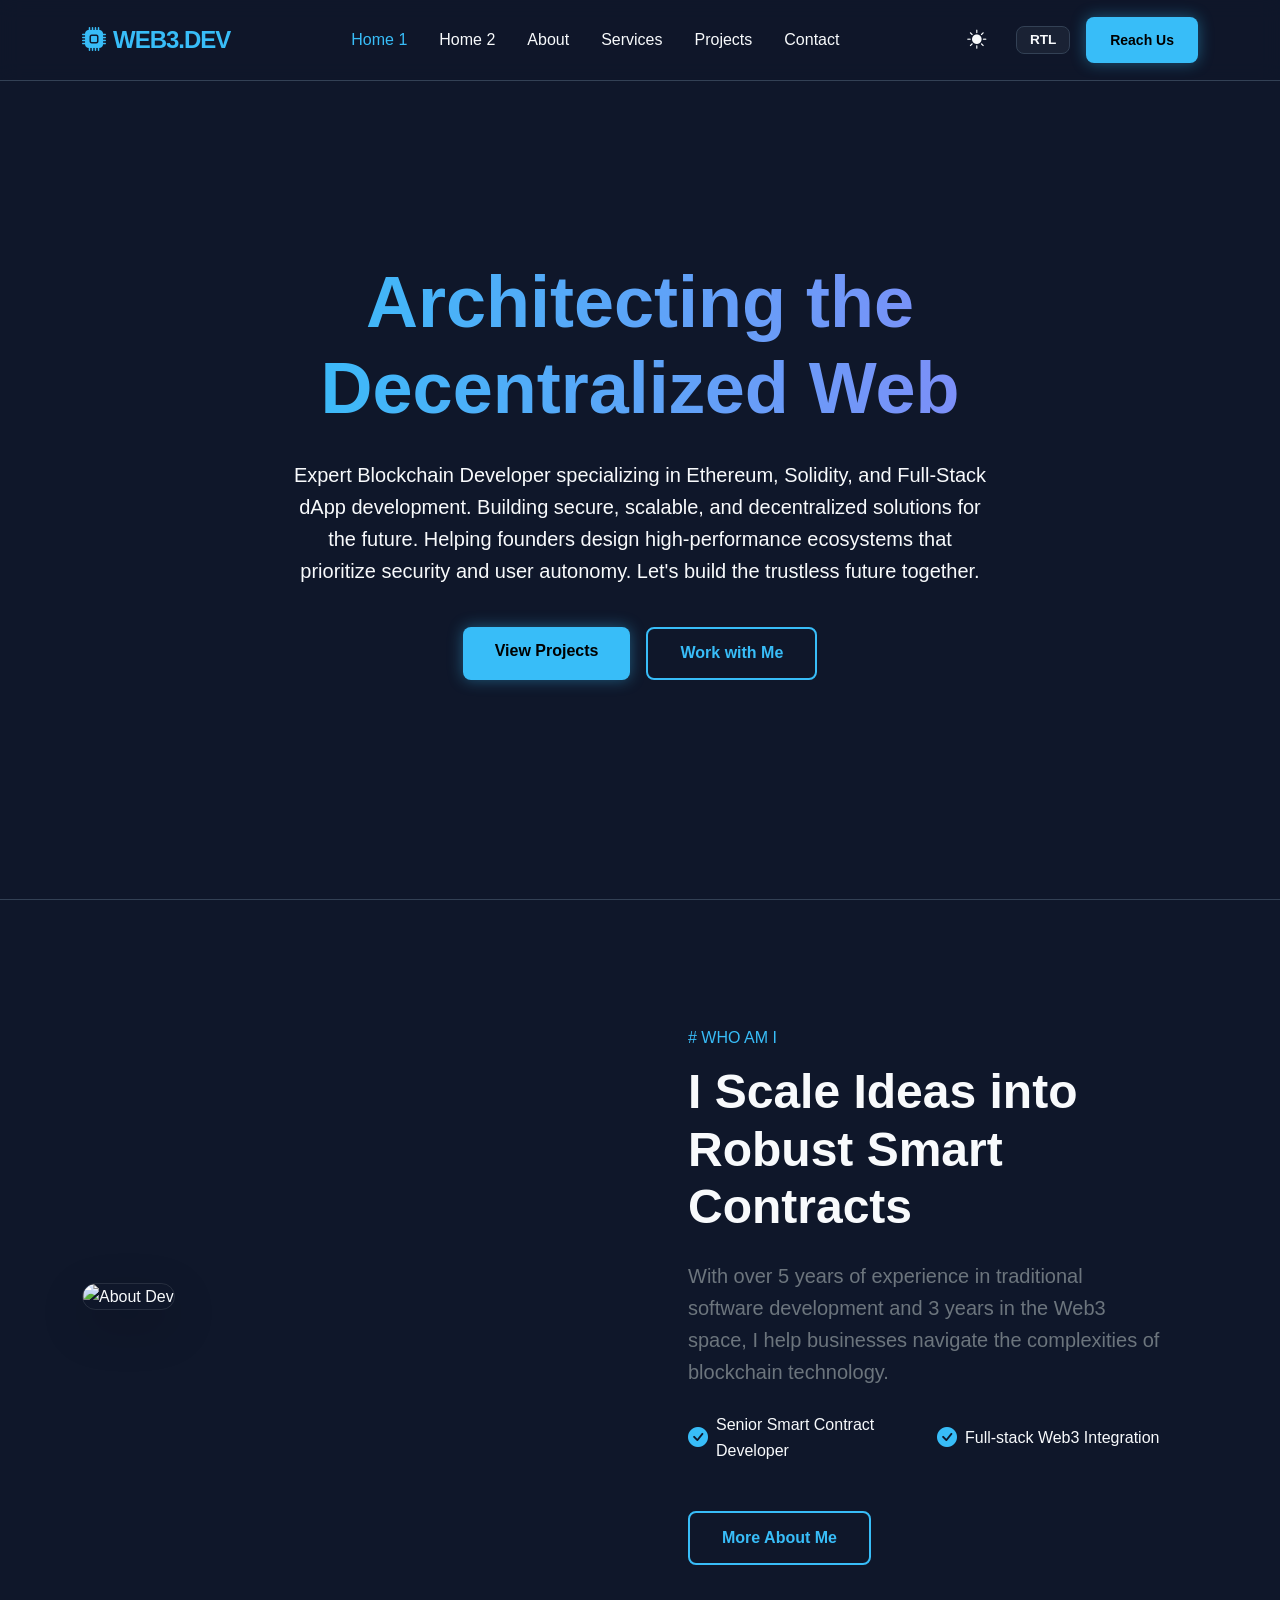
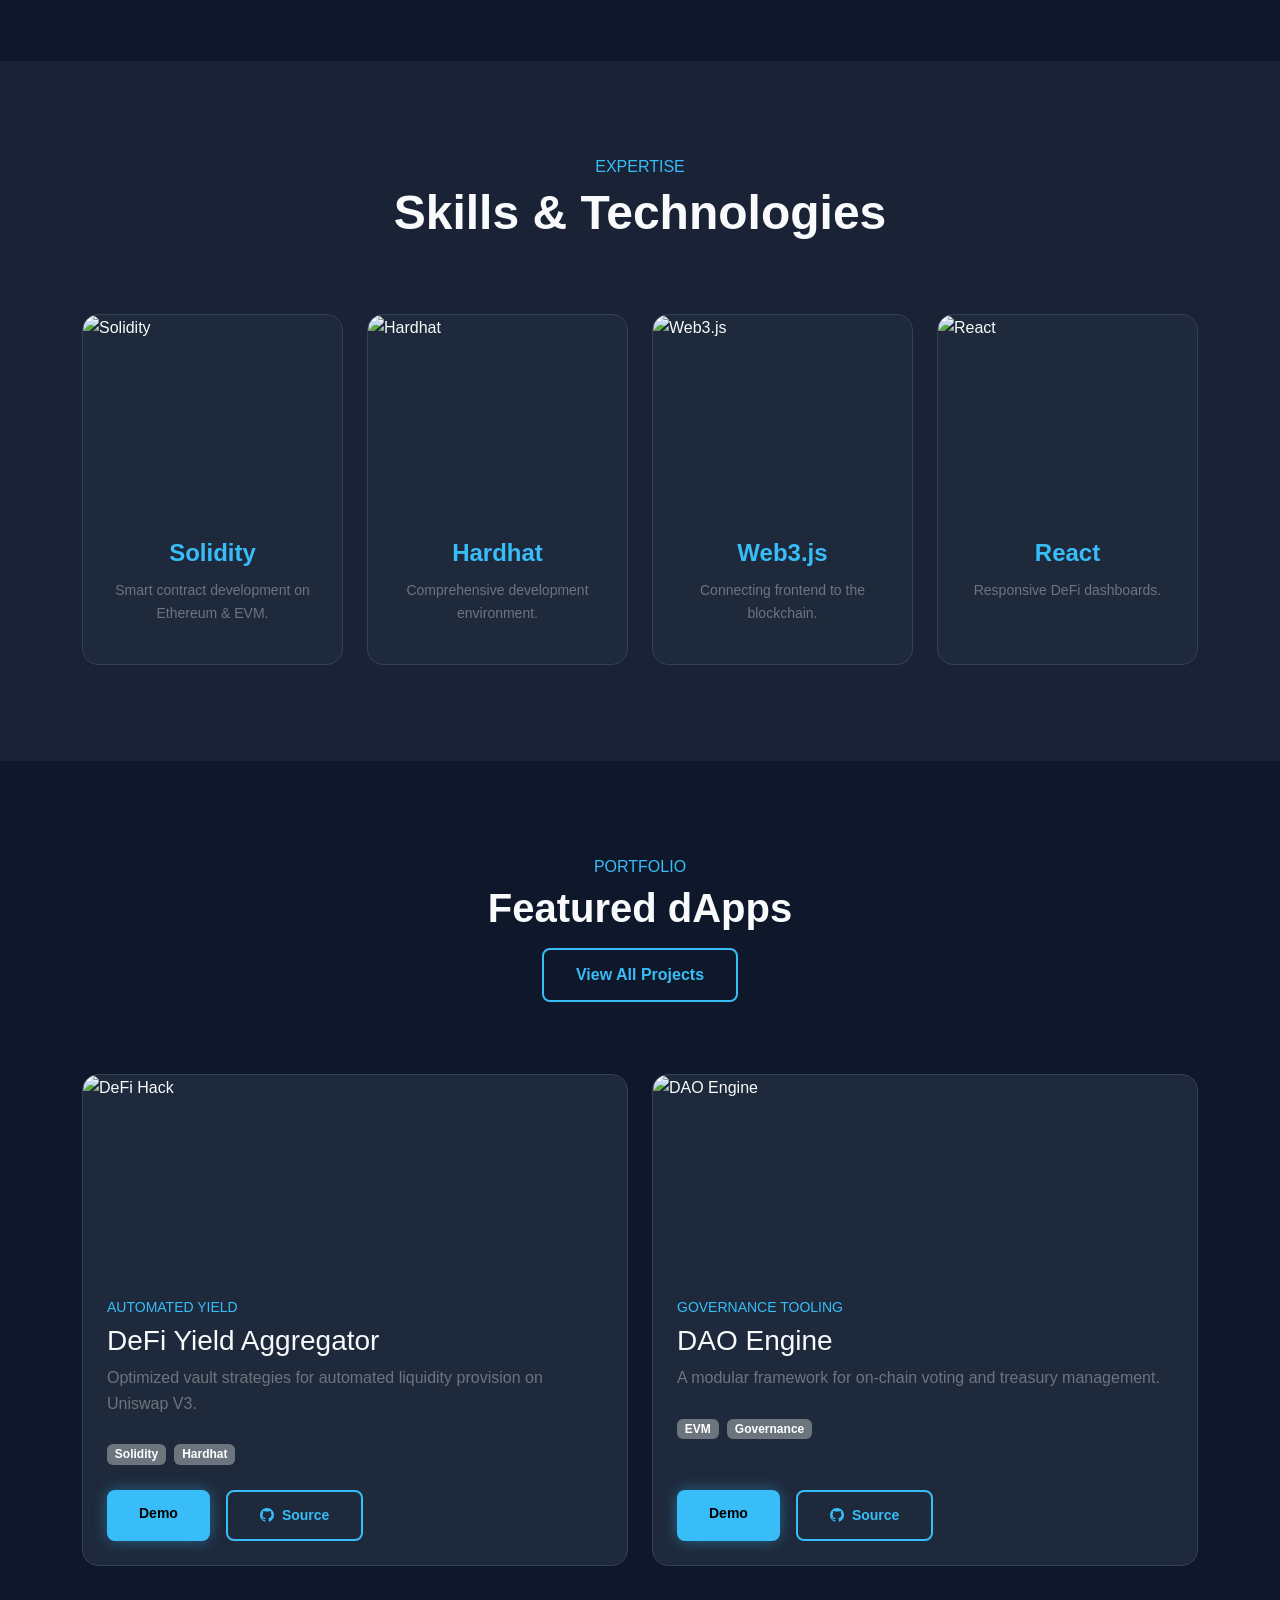
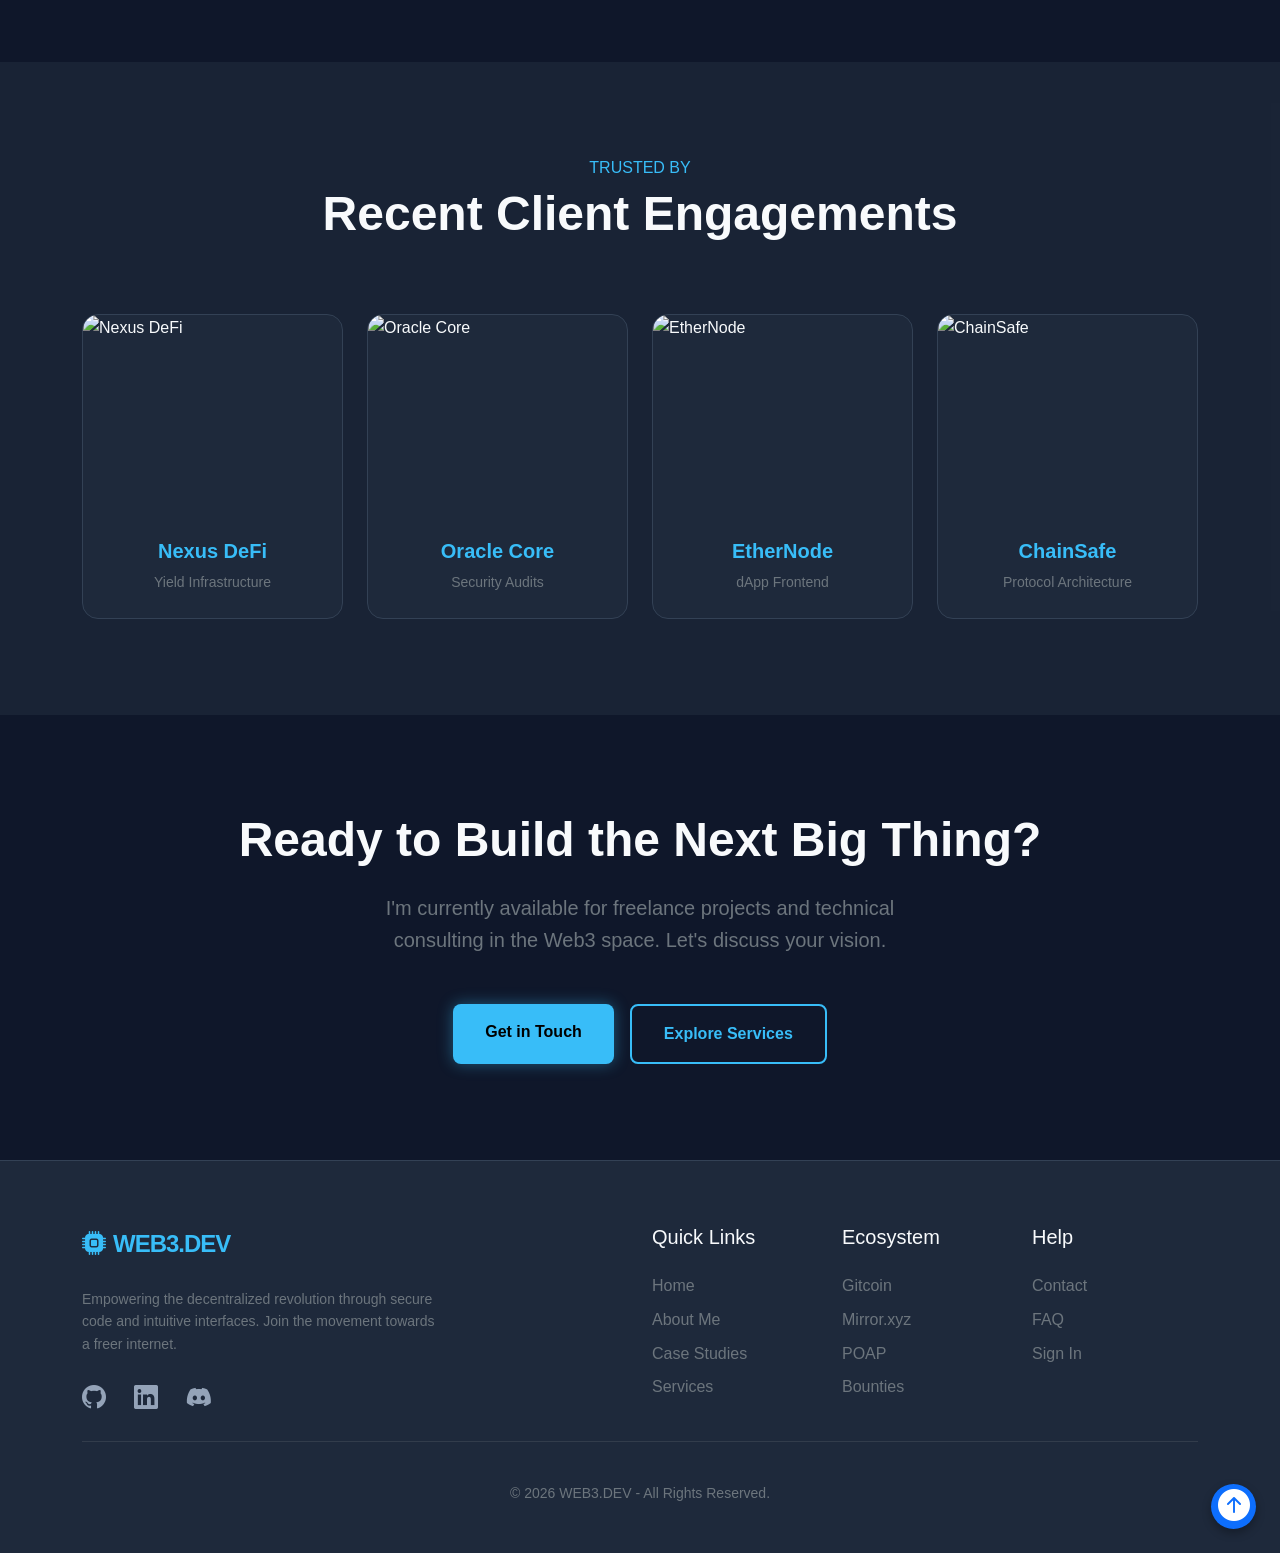
==== commit 0a8fe5eb: "Add files via upload Client Commit" ====
--- a/index.html
+++ b/index.html
@@ -58,8 +58,7 @@
     </nav>
 
     <!-- 1. Hero Section -->
-    <section id="hero" class="hero-section"
-        style="background-image: url('C:/Users/Shalani A/.gemini/antigravity/brain/9d4c3455-01b0-4dd0-9e90-a62e4bb47c41/web3_hero_bg_1775844031404.png');">
+    <section id="hero" class="hero-section" style="background-image: url('https://images.unsplash.com/photo-1639322537228-f710d846310a?auto=format&fit=crop&w=1920&q=80');">
         <div class="hero-overlay"></div>
         <div class="container hero-content text-center">
             <div class="row justify-content-center">
@@ -118,38 +117,51 @@
                 <h2 class="display-5 fw-bold">Skills & Technologies</h2>
             </div>
             <div class="row g-4 mt-4">
-                <div class="col-md-6 col-lg-3">
-                    <div class="web3-card text-center animate-left">
-                        <img src="https://images.pexels.com/photos/2061168/pexels-photo-2061168.jpeg" alt="Solidity"
-                            class="card-illustration mx-auto">
-                        <h4>Solidity</h4>
-                        <p class="text-secondary small">Smart contract development on Ethereum & EVM.</p>
-                    </div>
-                </div>
-                <div class="col-md-6 col-lg-3">
-                    <div class="web3-card text-center animate-left" style="transition-delay: 0.1s;">
-                        <img src="https://images.pexels.com/photos/14354106/pexels-photo-14354106.jpeg" alt="Hardhat"
-                            class="card-illustration mx-auto">
-                        <h4>Hardhat</h4>
-                        <p class="text-secondary small">Comprehensive Ethereum development environment.</p>
-                    </div>
-                </div>
-                <div class="col-md-6 col-lg-3">
-                    <div class="web3-card text-center animate-left" style="transition-delay: 0.2s;">
-                        <img src="https://images.pexels.com/photos/9577251/pexels-photo-9577251.jpeg" alt="Web3.js"
-                            class="card-illustration mx-auto">
-                        <h4>Web3.js / Ethers</h4>
-                        <p class="text-secondary small">Connecting frontend to the blockchain networks.</p>
-                    </div>
-                </div>
-                <div class="col-md-6 col-lg-3">
-                    <div class="web3-card text-center animate-left" style="transition-delay: 0.3s;">
-                        <img src="https://images.unsplash.com/photo-1633356122544-f134324a6cee?auto=format&fit=crop&w=128&q=80"
-                            alt="React" class="card-illustration mx-auto">
-                        <h4>React & Next.js</h4>
-                        <p class="text-secondary small">Building responsive and modern DeFi dashboards.</p>
-                    </div>
-                </div>
+                <div class="col-lg-3 col-md-6" data-aos="fade-up">
+                    <div class="web3-card vertical-half animate-left">
+                        <div class="card-img-container">
+                            <img src="https://images.pexels.com/photos/2061168/pexels-photo-2061168.jpeg" alt="Solidity">
+                        </div>
+                        <div class="card-body-content">
+                            <h4>Solidity</h4>
+                            <p class="text-secondary small">Smart contract development on Ethereum & EVM.</p>
+                        </div>
+                    </div>
+                </div>
+                <div class="col-lg-3 col-md-6" data-aos="fade-up" data-aos-delay="100">
+                    <div class="web3-card vertical-half animate-left">
+                        <div class="card-img-container">
+                            <img src="https://images.pexels.com/photos/14354106/pexels-photo-14354106.jpeg" alt="Hardhat">
+                        </div>
+                        <div class="card-body-content">
+                            <h4>Hardhat</h4>
+                            <p class="text-secondary small">Comprehensive development environment.</p>
+                        </div>
+                    </div>
+                </div>
+                <div class="col-lg-3 col-md-6" data-aos="fade-up" data-aos-delay="200">
+                    <div class="web3-card vertical-half animate-left">
+                        <div class="card-img-container">
+                            <img src="https://images.pexels.com/photos/9577251/pexels-photo-9577251.jpeg" alt="Web3.js">
+                        </div>
+                        <div class="card-body-content">
+                            <h4>Web3.js</h4>
+                            <p class="text-secondary small">Connecting frontend to the blockchain.</p>
+                        </div>
+                    </div>
+                </div>
+                <div class="col-lg-3 col-md-6" data-aos="fade-up" data-aos-delay="300">
+                    <div class="web3-card vertical-half animate-left">
+                        <div class="card-img-container">
+                            <img src="https://images.unsplash.com/photo-1633356122544-f134324a6cee?auto=format&fit=crop&w=400&q=80" alt="React">
+                        </div>
+                        <div class="card-body-content">
+                            <h4>React</h4>
+                            <p class="text-secondary small">Responsive DeFi dashboards.</p>
+                        </div>
+                    </div>
+                </div>
+            </div>
             </div>
         </div>
     </section>
@@ -166,43 +178,48 @@
                     <a href="projects.html" class="btn btn-outline-web3">View All Projects</a>
                 </div>
             </div>
-            <div class="row g-4">
-                <div class="col-lg-6">
-                    <div class="web3-card animate-left">
-                        <img src="https://images.pexels.com/photos/136320/pexels-photo-136320.jpeg"
-                            class="img-fluid rounded mb-4" alt="DeFi Hack">
-                        <h3>DeFi Yield Aggregator</h3>
-                        <p class="text-secondary mb-4">Optimized vault strategies for automated liquidity provision on
-                            Uniswap V3.</p>
-                        <div class="mb-4">
-                            <span class="badge bg-secondary me-1">Solidity</span>
-                            <span class="badge bg-secondary me-1">Hardhat</span>
-                            <span class="badge bg-secondary">TypeScript</span>
-                        </div>
-                        <div class="d-flex gap-3 justify-content-center mt-auto">
-                            <a href="#" class="btn btn-primary-web3 btn-sm">Live Demo</a>
-                            <a href="#" class="btn btn-outline-web3 btn-sm"><i class="bi bi-github"></i> Source</a>
-                        </div>
-                    </div>
-                </div>
-                <div class="col-lg-6">
-                    <div class="web3-card animate-left" style="transition-delay: 0.2s;">
-                        <img src="https://images.pexels.com/photos/4458206/pexels-photo-4458206.jpeg"
-                            class="img-fluid rounded mb-4" alt="DAO Engine">
-                        <h3>Governance DAO Engine</h3>
-                        <p class="text-secondary mb-4">A modular framework for on-chain voting and treasury management
-                            using Compound Governor.</p>
-                        <div class="mb-4">
-                            <span class="badge bg-secondary me-1">EVM</span>
-                            <span class="badge bg-secondary me-1">Ethers.js</span>
-                            <span class="badge bg-secondary">Governance</span>
-                        </div>
-                        <div class="d-flex gap-3 justify-content-center mt-auto">
-                            <a href="#" class="btn btn-primary-web3 btn-sm">Live Demo</a>
-                            <a href="#" class="btn btn-outline-web3 btn-sm"><i class="bi bi-github"></i> Source</a>
-                        </div>
-                    </div>
-                </div>
+            <div class="row g-4 mt-4">
+                <div class="col-md-6 col-lg-6">
+                    <div class="web3-card vertical-half animate-left">
+                        <div class="card-img-container">
+                            <img src="https://images.pexels.com/photos/136320/pexels-photo-136320.jpeg" alt="DeFi Hack">
+                        </div>
+                        <div class="card-body-content text-start">
+                            <h6 class="text-info text-uppercase small mb-2">Automated Yield</h6>
+                            <h3>DeFi Yield Aggregator</h3>
+                            <p class="text-secondary mb-4">Optimized vault strategies for automated liquidity provision on Uniswap V3.</p>
+                            <div class="mb-4">
+                                <span class="badge bg-secondary me-1">Solidity</span>
+                                <span class="badge bg-secondary me-1">Hardhat</span>
+                            </div>
+                            <div class="d-flex gap-3 justify-content-start mt-auto">
+                                <a href="#" class="btn btn-primary-web3 btn-sm">Demo</a>
+                                <a href="#" class="btn btn-outline-web3 btn-sm"><i class="bi bi-github me-2"></i>Source</a>
+                            </div>
+                        </div>
+                    </div>
+                </div>
+                <div class="col-md-6 col-lg-6">
+                    <div class="web3-card vertical-half animate-left" style="transition-delay: 0.2s;">
+                        <div class="card-img-container">
+                            <img src="https://images.pexels.com/photos/4458206/pexels-photo-4458206.jpeg" alt="DAO Engine">
+                        </div>
+                        <div class="card-body-content text-start">
+                            <h6 class="text-info text-uppercase small mb-2">Governance Tooling</h6>
+                            <h3>DAO Engine</h3>
+                            <p class="text-secondary mb-4">A modular framework for on-chain voting and treasury management.</p>
+                            <div class="mb-4">
+                                <span class="badge bg-secondary me-1">EVM</span>
+                                <span class="badge bg-secondary me-1">Governance</span>
+                            </div>
+                            <div class="d-flex gap-3 justify-content-start mt-auto">
+                                <a href="#" class="btn btn-primary-web3 btn-sm">Demo</a>
+                                <a href="#" class="btn btn-outline-web3 btn-sm"><i class="bi bi-github me-2"></i>Source</a>
+                            </div>
+                        </div>
+                    </div>
+                </div>
+            </div>
             </div>
         </div>
     </section>
@@ -216,37 +233,50 @@
             </div>
             <div class="row g-4 mt-4">
                 <div class="col-lg-3 col-md-6">
-                    <div class="web3-card animate-left text-center">
-                        <img src="https://images.pexels.com/photos/12187128/pexels-photo-12187128.jpeg" alt="Nexus DeFi"
-                            class="card-illustration mx-auto">
-                        <h5 class="mb-2">Nexus DeFi</h5>
-                        <p class="small text-secondary mb-0">Yield Vault Infrastructure</p>
+                    <div class="web3-card vertical-half animate-left">
+                        <div class="card-img-container">
+                            <img src="https://images.pexels.com/photos/12187128/pexels-photo-12187128.jpeg" alt="Nexus DeFi">
+                        </div>
+                        <div class="card-body-content">
+                            <h5 class="mb-2">Nexus DeFi</h5>
+                            <p class="small text-secondary mb-0">Yield Infrastructure</p>
+                        </div>
                     </div>
                 </div>
                 <div class="col-lg-3 col-md-6">
-                    <div class="web3-card animate-left text-center" style="transition-delay: 0.1s;">
-                        <img src="https://images.pexels.com/photos/19226354/pexels-photo-19226354.jpeg"
-                            alt="Oracle Core" class="card-illustration mx-auto">
-                        <h5 class="mb-2">Oracle Core</h5>
-                        <p class="small text-secondary mb-0">Security Audit Services</p>
+                    <div class="web3-card vertical-half animate-left" style="transition-delay: 0.1s;">
+                        <div class="card-img-container">
+                            <img src="https://images.pexels.com/photos/19226354/pexels-photo-19226354.jpeg" alt="Oracle Core">
+                        </div>
+                        <div class="card-body-content">
+                            <h5 class="mb-2">Oracle Core</h5>
+                            <p class="small text-secondary mb-0">Security Audits</p>
+                        </div>
                     </div>
                 </div>
                 <div class="col-lg-3 col-md-6">
-                    <div class="web3-card animate-left text-center" style="transition-delay: 0.2s;">
-                        <img src="https://images.pexels.com/photos/34803985/pexels-photo-34803985.jpeg" alt="EtherNode"
-                            class="card-illustration mx-auto">
-                        <h5 class="mb-2">EtherNode</h5>
-                        <p class="small text-secondary mb-0">Custom dApp Frontend</p>
+                    <div class="web3-card vertical-half animate-left" style="transition-delay: 0.2s;">
+                        <div class="card-img-container">
+                            <img src="https://images.pexels.com/photos/34803985/pexels-photo-34803985.jpeg" alt="EtherNode">
+                        </div>
+                        <div class="card-body-content">
+                            <h5 class="mb-2">EtherNode</h5>
+                            <p class="small text-secondary mb-0">dApp Frontend</p>
+                        </div>
                     </div>
                 </div>
                 <div class="col-lg-3 col-md-6">
-                    <div class="web3-card animate-left text-center" style="transition-delay: 0.3s;">
-                        <img src="https://images.pexels.com/photos/14314638/pexels-photo-14314638.jpeg" alt="ChainSafe"
-                            class="card-illustration mx-auto">
-                        <h5 class="mb-2">ChainSafe</h5>
-                        <p class="small text-secondary mb-0">Protocol Architecture</p>
-                    </div>
-                </div>
+                    <div class="web3-card vertical-half animate-left" style="transition-delay: 0.3s;">
+                        <div class="card-img-container">
+                            <img src="https://images.pexels.com/photos/14314638/pexels-photo-14314638.jpeg" alt="ChainSafe">
+                        </div>
+                        <div class="card-body-content">
+                            <h5 class="mb-2">ChainSafe</h5>
+                            <p class="small text-secondary mb-0">Protocol Architecture</p>
+                        </div>
+                    </div>
+                </div>
+            </div>
             </div>
         </div>
     </section>
--- a/css/style.css
+++ b/css/style.css
@@ -195,8 +195,8 @@
 }
 
 .hero-section.hero-sm {
-    height: 60vh; /* Standard height for auxiliary pages */
-    min-height: 400px;
+    height: 70vh; /* Increased height for better image visibility */
+    min-height: 500px;
 }
 
 .hero-overlay {
@@ -365,6 +365,53 @@
     border-color: var(--accent-color);
 }
 
+/* Vertical Split Card Style (Image Top / Text Bottom) */
+.web3-card.vertical-half {
+    flex-direction: column;
+    padding: 0;
+    overflow: hidden;
+    height: 100%;
+}
+
+.web3-card.vertical-half .card-img-container {
+    width: 100%;
+    height: 200px;
+    position: relative;
+    overflow: hidden;
+}
+
+.web3-card.vertical-half .card-img-container img {
+    position: absolute;
+    top: 0;
+    left: 0;
+    width: 100%;
+    height: 100%;
+    object-fit: cover;
+    margin-bottom: 0;
+    border-radius: 0;
+}
+
+.web3-card.vertical-half .card-body-content {
+    width: 100%;
+    padding: 1.5rem;
+    display: flex;
+    flex-direction: column;
+    justify-content: flex-start;
+    text-align: center;
+    flex-grow: 1;
+}
+
+.web3-card.vertical-half h4, 
+.web3-card.vertical-half h5 {
+    margin-bottom: 0.75rem;
+    color: var(--accent-color);
+    font-weight: 700;
+}
+
+.web3-card.vertical-half .card-body-content.text-start {
+    text-align: left !important;
+}
+
 /* Background Utilities */
 .bg-card { 
     background-color: var(--bg-card) !important; 
@@ -392,8 +439,8 @@
 }
 
 .card-illustration {
-    width: 64px;
-    height: 64px;
+    width: 140px;
+    height: 140px;
     object-fit: contain;
     margin-bottom: 1.5rem;
     filter: drop-shadow(0 0 5px var(--accent-glow));
@@ -510,8 +557,12 @@
 .back-to-top-btn {
     color: #fff;
     background: #0d6efd; /* Standard Bootstrap Primary Blue */
+    width: 45px;
+    height: 45px;
+    display: flex;
+    align-items: center;
+    justify-content: center;
     border-radius: 50%;
-    display: inline-flex;
     transition: all var(--transition-speed);
     box-shadow: 0 4px 10px rgba(0,0,0,0.3);
 }
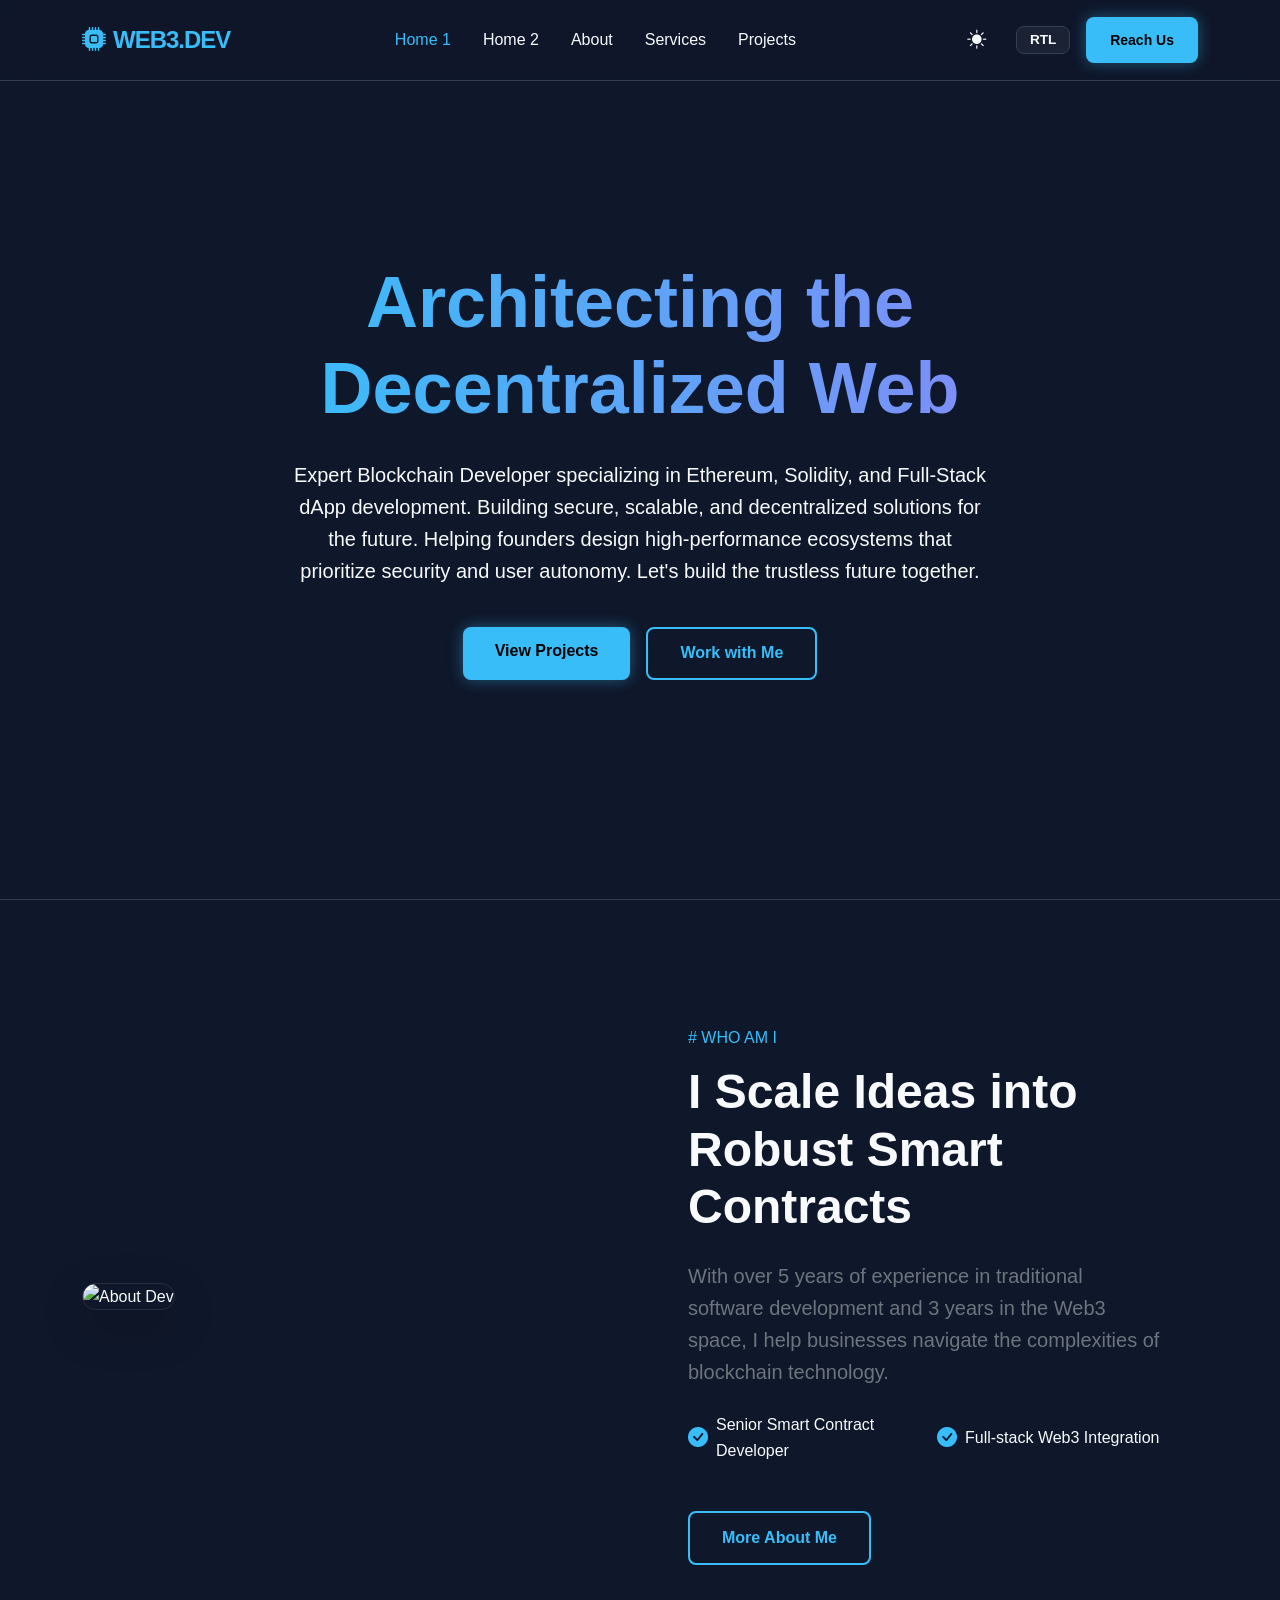
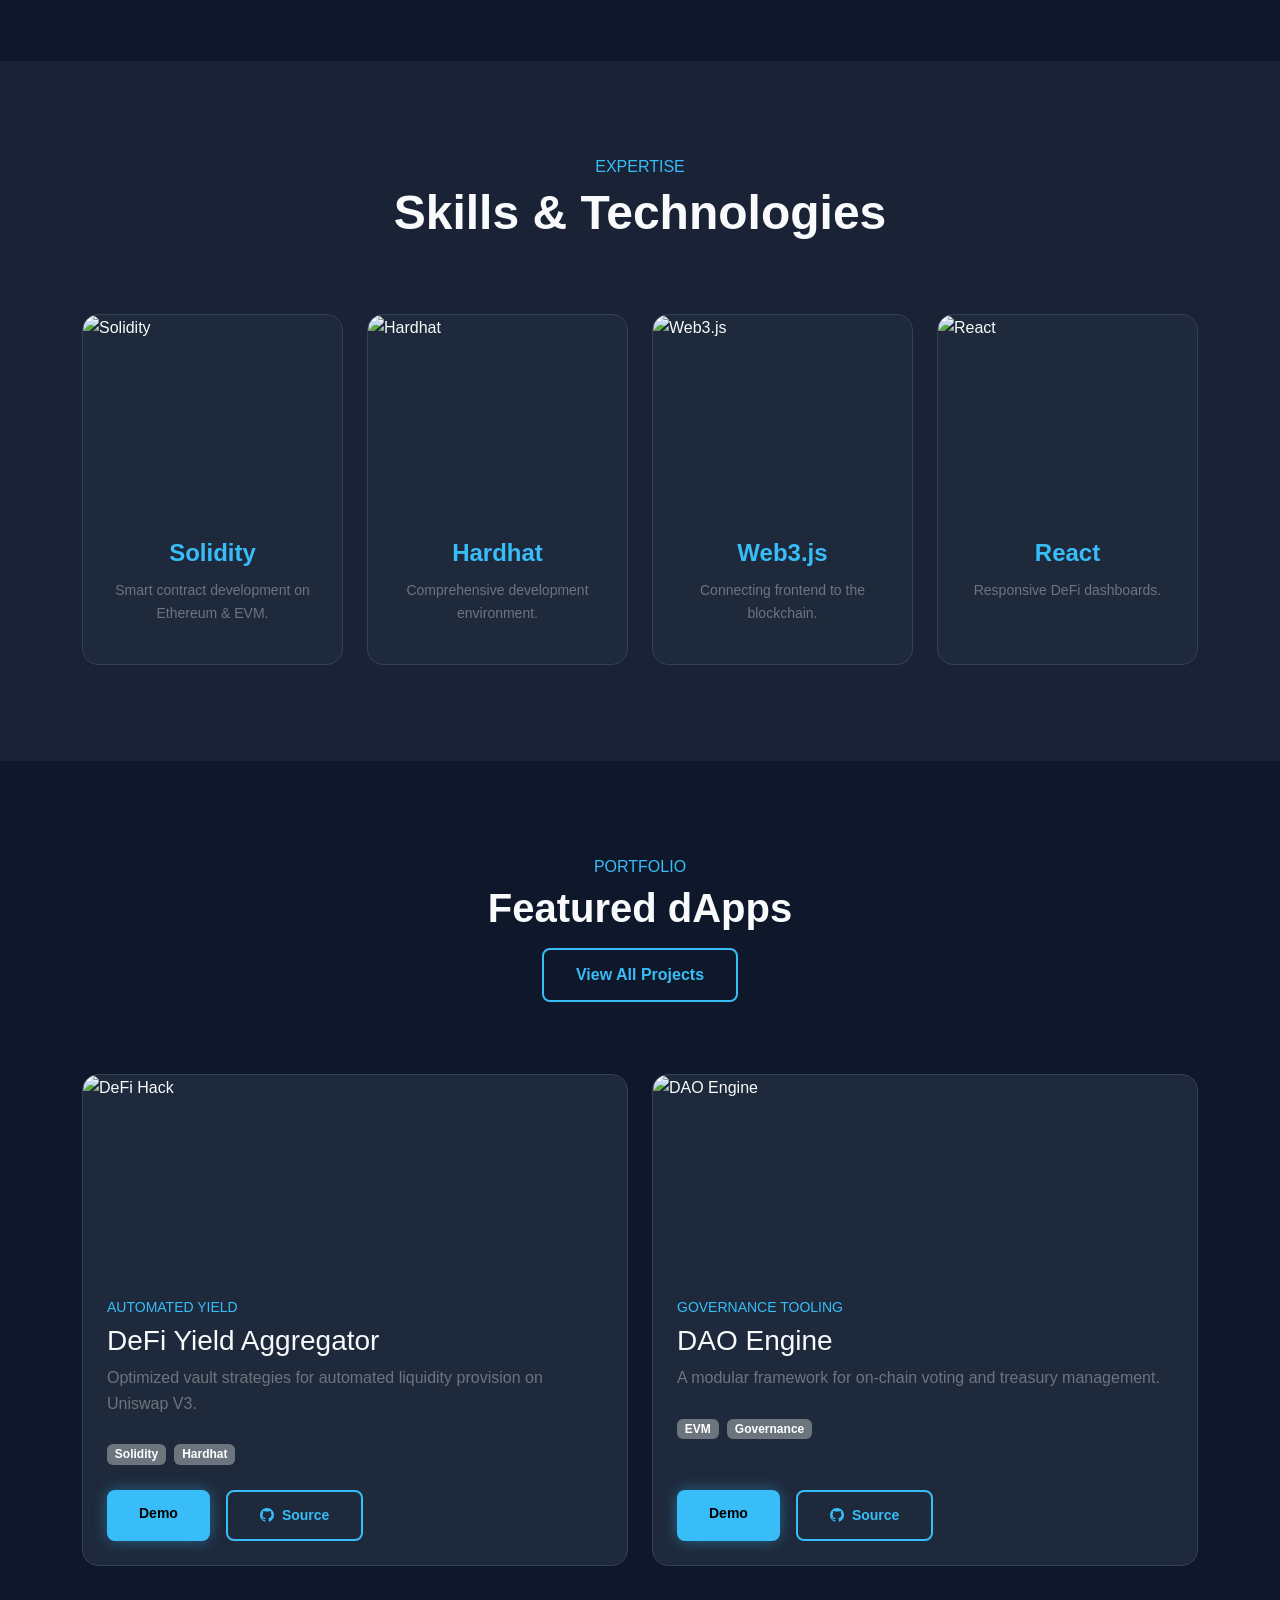
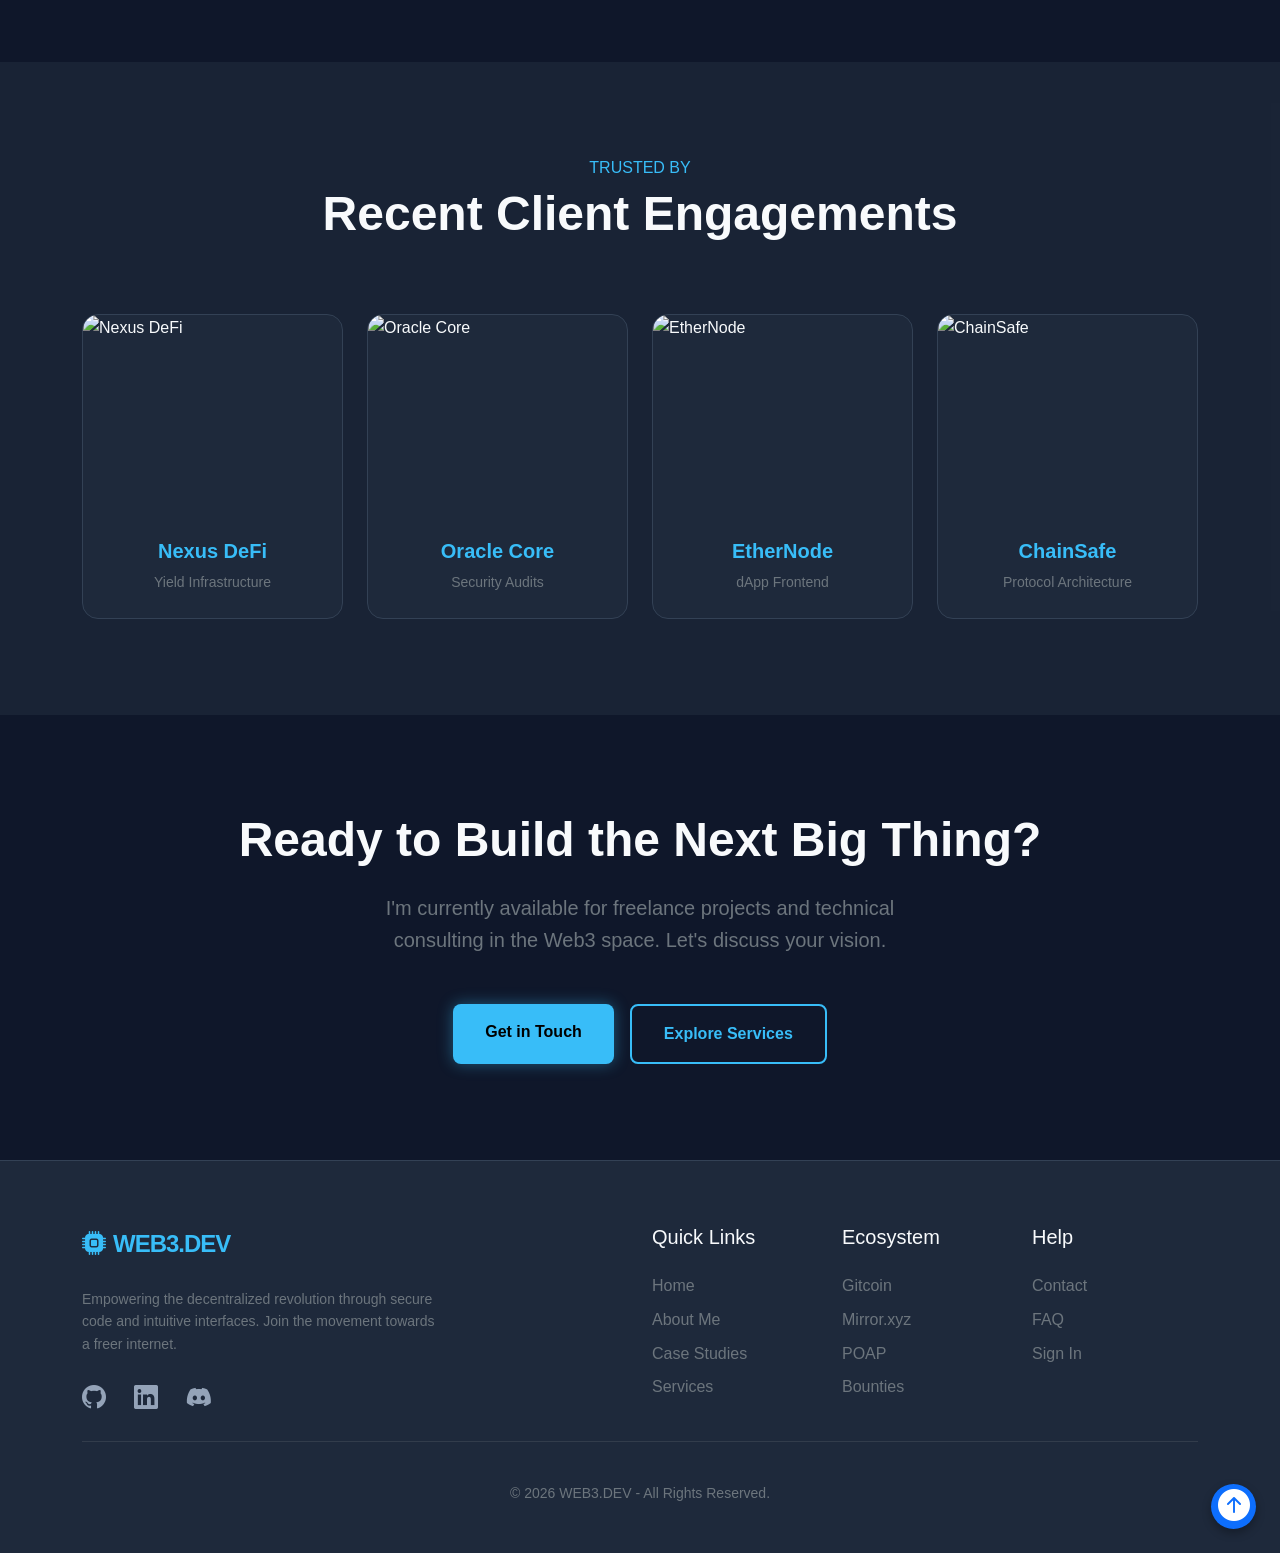
==== commit 732e0aea: "Add files via upload upd123" ====
--- a/index.html
+++ b/index.html
@@ -33,8 +33,9 @@
                 </button>
                 <button id="rtl-toggle" class="toggle-btn">RTL</button>
                 <div class="d-none d-lg-flex ms-2">
-                    <a href="login.html" class="btn btn-primary-web3 btn-sm px-4">Reach Us</a>
-                </div>
+                    <a href="contact.html" class="btn btn-primary-web3 btn-sm px-4">Reach Us</a>
+                </div>
+
                 <button class="navbar-toggler ms-2" type="button" data-bs-toggle="collapse" data-bs-target="#navbarNav">
                     <span class="navbar-toggler-icon"></span>
                 </button>
@@ -48,17 +49,17 @@
                     <li class="nav-item"><a class="nav-link" href="services.html">Services</a></li>
                     <li class="nav-item"><a class="nav-link" href="projects.html">Projects</a></li>
 
-                    <li class="nav-item"><a class="nav-link" href="contact.html">Contact</a></li>
                 </ul>
                 <div class="d-lg-none mt-3 px-3">
-                    <a href="login.html" class="btn btn-primary-web3 w-100">Reach Us</a>
+                    <a href="contact.html" class="btn btn-primary-web3 w-100">Reach Us</a>
                 </div>
             </div>
         </div>
     </nav>
 
     <!-- 1. Hero Section -->
-    <section id="hero" class="hero-section" style="background-image: url('https://images.unsplash.com/photo-1639322537228-f710d846310a?auto=format&fit=crop&w=1920&q=80');">
+    <section id="hero" class="hero-section"
+        style="background-image: url('https://images.unsplash.com/photo-1639762681485-074b7f938ba0?auto=format&fit=crop&w=1920&q=80');">
         <div class="hero-overlay"></div>
         <div class="container hero-content text-center">
             <div class="row justify-content-center">
@@ -68,7 +69,8 @@
                         Full-Stack dApp development. Building secure, scalable, and decentralized solutions for the
                         future. Helping founders design high-performance ecosystems that prioritize security and user
                         autonomy. Let's build the trustless future together.</p>
-                    <div class="d-flex btn-group-responsive flex-md-row justify-content-center gap-3 mt-4 mx-auto" style="max-width: 500px;">
+                    <div class="d-flex btn-group-responsive flex-md-row justify-content-center gap-3 mt-4 mx-auto"
+                        style="max-width: 500px;">
                         <a href="projects.html" class="btn btn-primary-web3">View Projects</a>
                         <a href="contact.html" class="btn btn-outline-web3">Work with Me</a>
                     </div>
@@ -120,7 +122,8 @@
                 <div class="col-lg-3 col-md-6" data-aos="fade-up">
                     <div class="web3-card vertical-half animate-left">
                         <div class="card-img-container">
-                            <img src="https://images.pexels.com/photos/2061168/pexels-photo-2061168.jpeg" alt="Solidity">
+                            <img src="https://images.pexels.com/photos/2061168/pexels-photo-2061168.jpeg"
+                                alt="Solidity">
                         </div>
                         <div class="card-body-content">
                             <h4>Solidity</h4>
@@ -131,7 +134,8 @@
                 <div class="col-lg-3 col-md-6" data-aos="fade-up" data-aos-delay="100">
                     <div class="web3-card vertical-half animate-left">
                         <div class="card-img-container">
-                            <img src="https://images.pexels.com/photos/14354106/pexels-photo-14354106.jpeg" alt="Hardhat">
+                            <img src="https://images.pexels.com/photos/14354106/pexels-photo-14354106.jpeg"
+                                alt="Hardhat">
                         </div>
                         <div class="card-body-content">
                             <h4>Hardhat</h4>
@@ -153,7 +157,8 @@
                 <div class="col-lg-3 col-md-6" data-aos="fade-up" data-aos-delay="300">
                     <div class="web3-card vertical-half animate-left">
                         <div class="card-img-container">
-                            <img src="https://images.unsplash.com/photo-1633356122544-f134324a6cee?auto=format&fit=crop&w=400&q=80" alt="React">
+                            <img src="https://images.unsplash.com/photo-1633356122544-f134324a6cee?auto=format&fit=crop&w=400&q=80"
+                                alt="React">
                         </div>
                         <div class="card-body-content">
                             <h4>React</h4>
@@ -162,7 +167,7 @@
                     </div>
                 </div>
             </div>
-            </div>
+        </div>
         </div>
     </section>
 
@@ -187,14 +192,16 @@
                         <div class="card-body-content text-start">
                             <h6 class="text-info text-uppercase small mb-2">Automated Yield</h6>
                             <h3>DeFi Yield Aggregator</h3>
-                            <p class="text-secondary mb-4">Optimized vault strategies for automated liquidity provision on Uniswap V3.</p>
+                            <p class="text-secondary mb-4">Optimized vault strategies for automated liquidity provision
+                                on Uniswap V3.</p>
                             <div class="mb-4">
                                 <span class="badge bg-secondary me-1">Solidity</span>
                                 <span class="badge bg-secondary me-1">Hardhat</span>
                             </div>
                             <div class="d-flex gap-3 justify-content-start mt-auto">
                                 <a href="#" class="btn btn-primary-web3 btn-sm">Demo</a>
-                                <a href="#" class="btn btn-outline-web3 btn-sm"><i class="bi bi-github me-2"></i>Source</a>
+                                <a href="#" class="btn btn-outline-web3 btn-sm"><i
+                                        class="bi bi-github me-2"></i>Source</a>
                             </div>
                         </div>
                     </div>
@@ -202,25 +209,28 @@
                 <div class="col-md-6 col-lg-6">
                     <div class="web3-card vertical-half animate-left" style="transition-delay: 0.2s;">
                         <div class="card-img-container">
-                            <img src="https://images.pexels.com/photos/4458206/pexels-photo-4458206.jpeg" alt="DAO Engine">
+                            <img src="https://images.pexels.com/photos/4458206/pexels-photo-4458206.jpeg"
+                                alt="DAO Engine">
                         </div>
                         <div class="card-body-content text-start">
                             <h6 class="text-info text-uppercase small mb-2">Governance Tooling</h6>
                             <h3>DAO Engine</h3>
-                            <p class="text-secondary mb-4">A modular framework for on-chain voting and treasury management.</p>
+                            <p class="text-secondary mb-4">A modular framework for on-chain voting and treasury
+                                management.</p>
                             <div class="mb-4">
                                 <span class="badge bg-secondary me-1">EVM</span>
                                 <span class="badge bg-secondary me-1">Governance</span>
                             </div>
                             <div class="d-flex gap-3 justify-content-start mt-auto">
                                 <a href="#" class="btn btn-primary-web3 btn-sm">Demo</a>
-                                <a href="#" class="btn btn-outline-web3 btn-sm"><i class="bi bi-github me-2"></i>Source</a>
+                                <a href="#" class="btn btn-outline-web3 btn-sm"><i
+                                        class="bi bi-github me-2"></i>Source</a>
                             </div>
                         </div>
                     </div>
                 </div>
             </div>
-            </div>
+        </div>
         </div>
     </section>
 
@@ -235,7 +245,8 @@
                 <div class="col-lg-3 col-md-6">
                     <div class="web3-card vertical-half animate-left">
                         <div class="card-img-container">
-                            <img src="https://images.pexels.com/photos/12187128/pexels-photo-12187128.jpeg" alt="Nexus DeFi">
+                            <img src="https://images.pexels.com/photos/12187128/pexels-photo-12187128.jpeg"
+                                alt="Nexus DeFi">
                         </div>
                         <div class="card-body-content">
                             <h5 class="mb-2">Nexus DeFi</h5>
@@ -246,7 +257,8 @@
                 <div class="col-lg-3 col-md-6">
                     <div class="web3-card vertical-half animate-left" style="transition-delay: 0.1s;">
                         <div class="card-img-container">
-                            <img src="https://images.pexels.com/photos/19226354/pexels-photo-19226354.jpeg" alt="Oracle Core">
+                            <img src="https://images.pexels.com/photos/19226354/pexels-photo-19226354.jpeg"
+                                alt="Oracle Core">
                         </div>
                         <div class="card-body-content">
                             <h5 class="mb-2">Oracle Core</h5>
@@ -257,7 +269,8 @@
                 <div class="col-lg-3 col-md-6">
                     <div class="web3-card vertical-half animate-left" style="transition-delay: 0.2s;">
                         <div class="card-img-container">
-                            <img src="https://images.pexels.com/photos/34803985/pexels-photo-34803985.jpeg" alt="EtherNode">
+                            <img src="https://images.pexels.com/photos/34803985/pexels-photo-34803985.jpeg"
+                                alt="EtherNode">
                         </div>
                         <div class="card-body-content">
                             <h5 class="mb-2">EtherNode</h5>
@@ -268,7 +281,8 @@
                 <div class="col-lg-3 col-md-6">
                     <div class="web3-card vertical-half animate-left" style="transition-delay: 0.3s;">
                         <div class="card-img-container">
-                            <img src="https://images.pexels.com/photos/14314638/pexels-photo-14314638.jpeg" alt="ChainSafe">
+                            <img src="https://images.pexels.com/photos/14314638/pexels-photo-14314638.jpeg"
+                                alt="ChainSafe">
                         </div>
                         <div class="card-body-content">
                             <h5 class="mb-2">ChainSafe</h5>
@@ -277,7 +291,7 @@
                     </div>
                 </div>
             </div>
-            </div>
+        </div>
         </div>
     </section>
 
@@ -287,13 +301,12 @@
             <h2 class="display-5 fw-bold mb-4">Ready to Build the Next Big Thing?</h2>
             <p class="text-secondary fs-5 mb-5 mx-auto" style="max-width: 600px;">I'm currently available for freelance
                 projects and technical consulting in the Web3 space. Let's discuss your vision.</p>
-            <div class="d-flex btn-group-responsive flex-md-row justify-content-center gap-3 mx-auto px-3" style="max-width: 500px;">
-                <a href="contact.html"
-                    class="btn btn-primary-web3 py-3">
+            <div class="d-flex btn-group-responsive flex-md-row justify-content-center gap-3 mx-auto px-3"
+                style="max-width: 500px;">
+                <a href="contact.html" class="btn btn-primary-web3 py-3">
                     Get in Touch
                 </a>
-                <a href="services.html"
-                    class="btn btn-outline-web3 py-3">
+                <a href="services.html" class="btn btn-outline-web3 py-3">
                     Explore Services
                 </a>
             </div>
--- a/css/style.css
+++ b/css/style.css
@@ -206,10 +206,12 @@
     width: 100%;
     height: 100%;
     background: rgba(15, 23, 42, 0.75); /* Standalone overlay, no blending */
+    transition: background var(--transition-speed), backdrop-filter var(--transition-speed);
 }
 
 [data-theme="light"] .hero-overlay {
-    background: rgba(248, 250, 252, 0.93);
+    background: linear-gradient(135deg, rgba(248, 250, 252, 0.85) 0%, rgba(248, 250, 252, 0.5) 100%);
+    backdrop-filter: blur(5px) saturate(1.8) contrast(1.1);
 }
 
 .hero-content {
